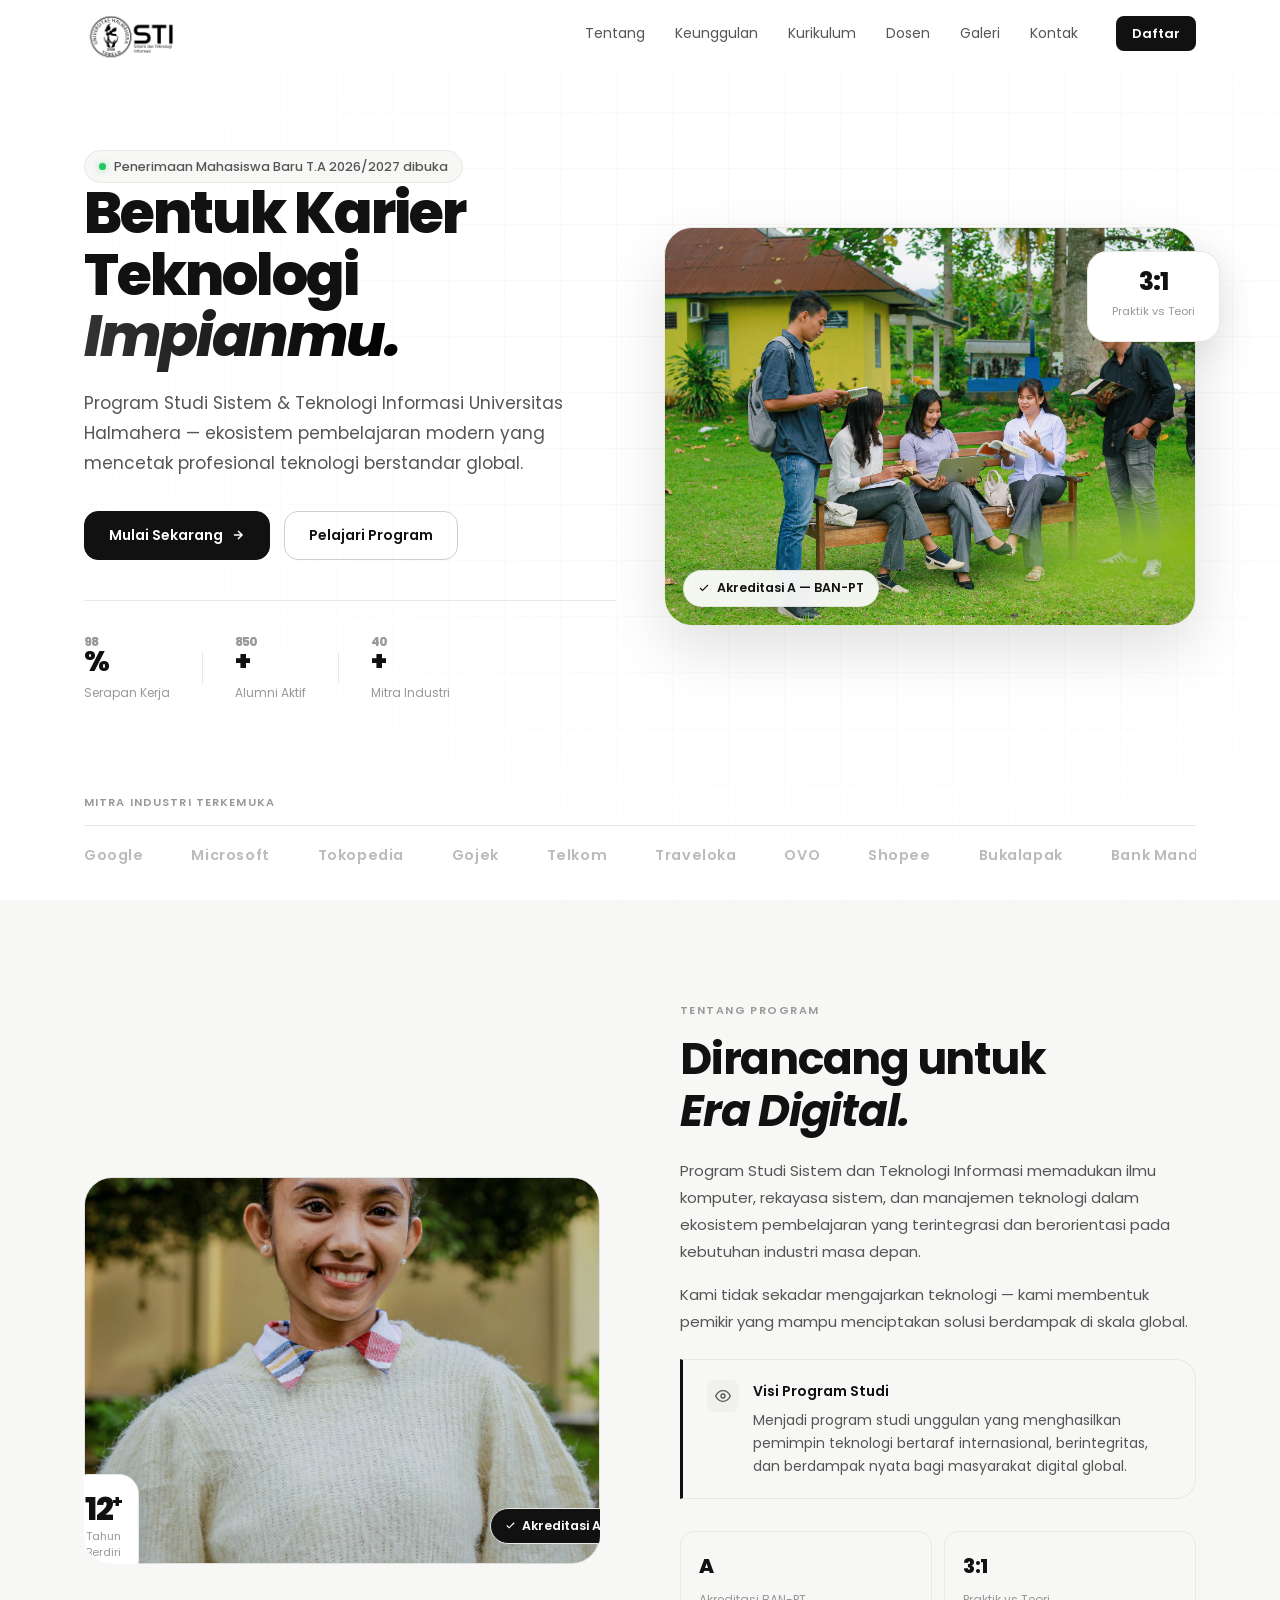
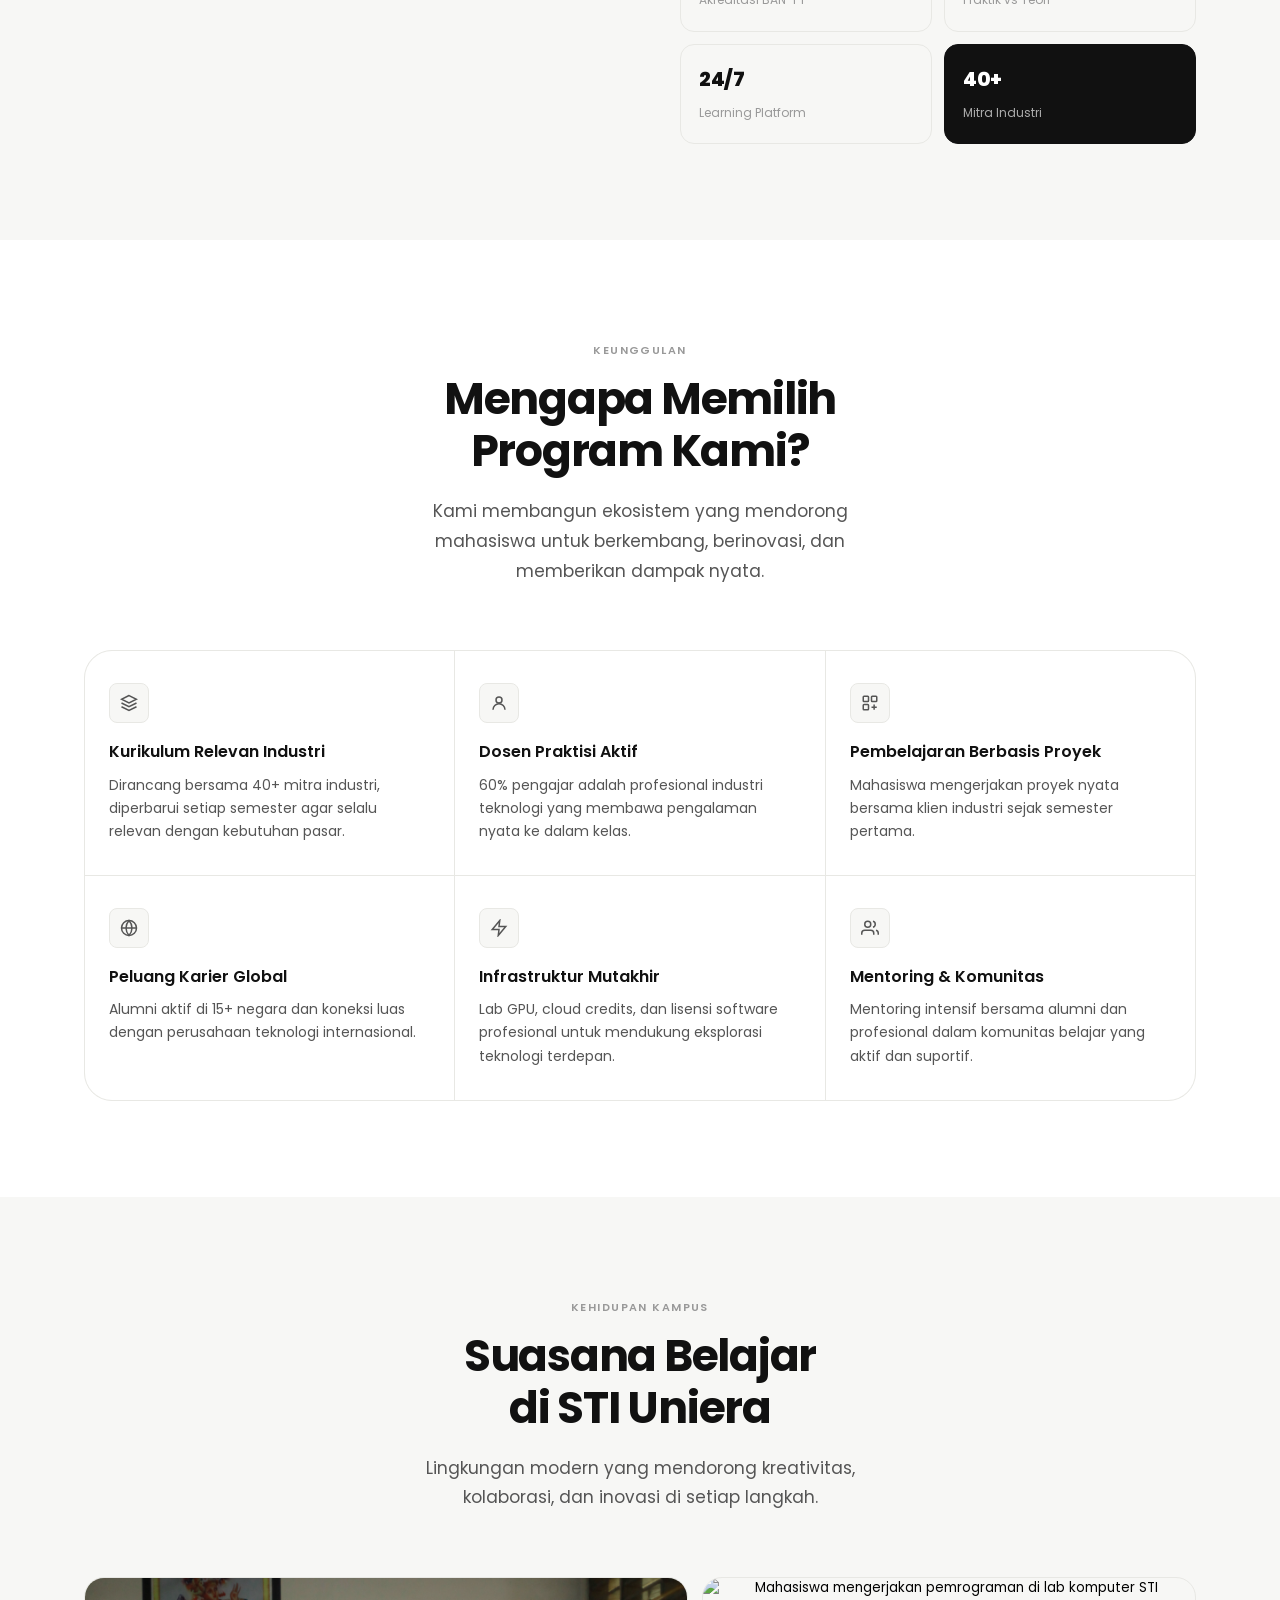
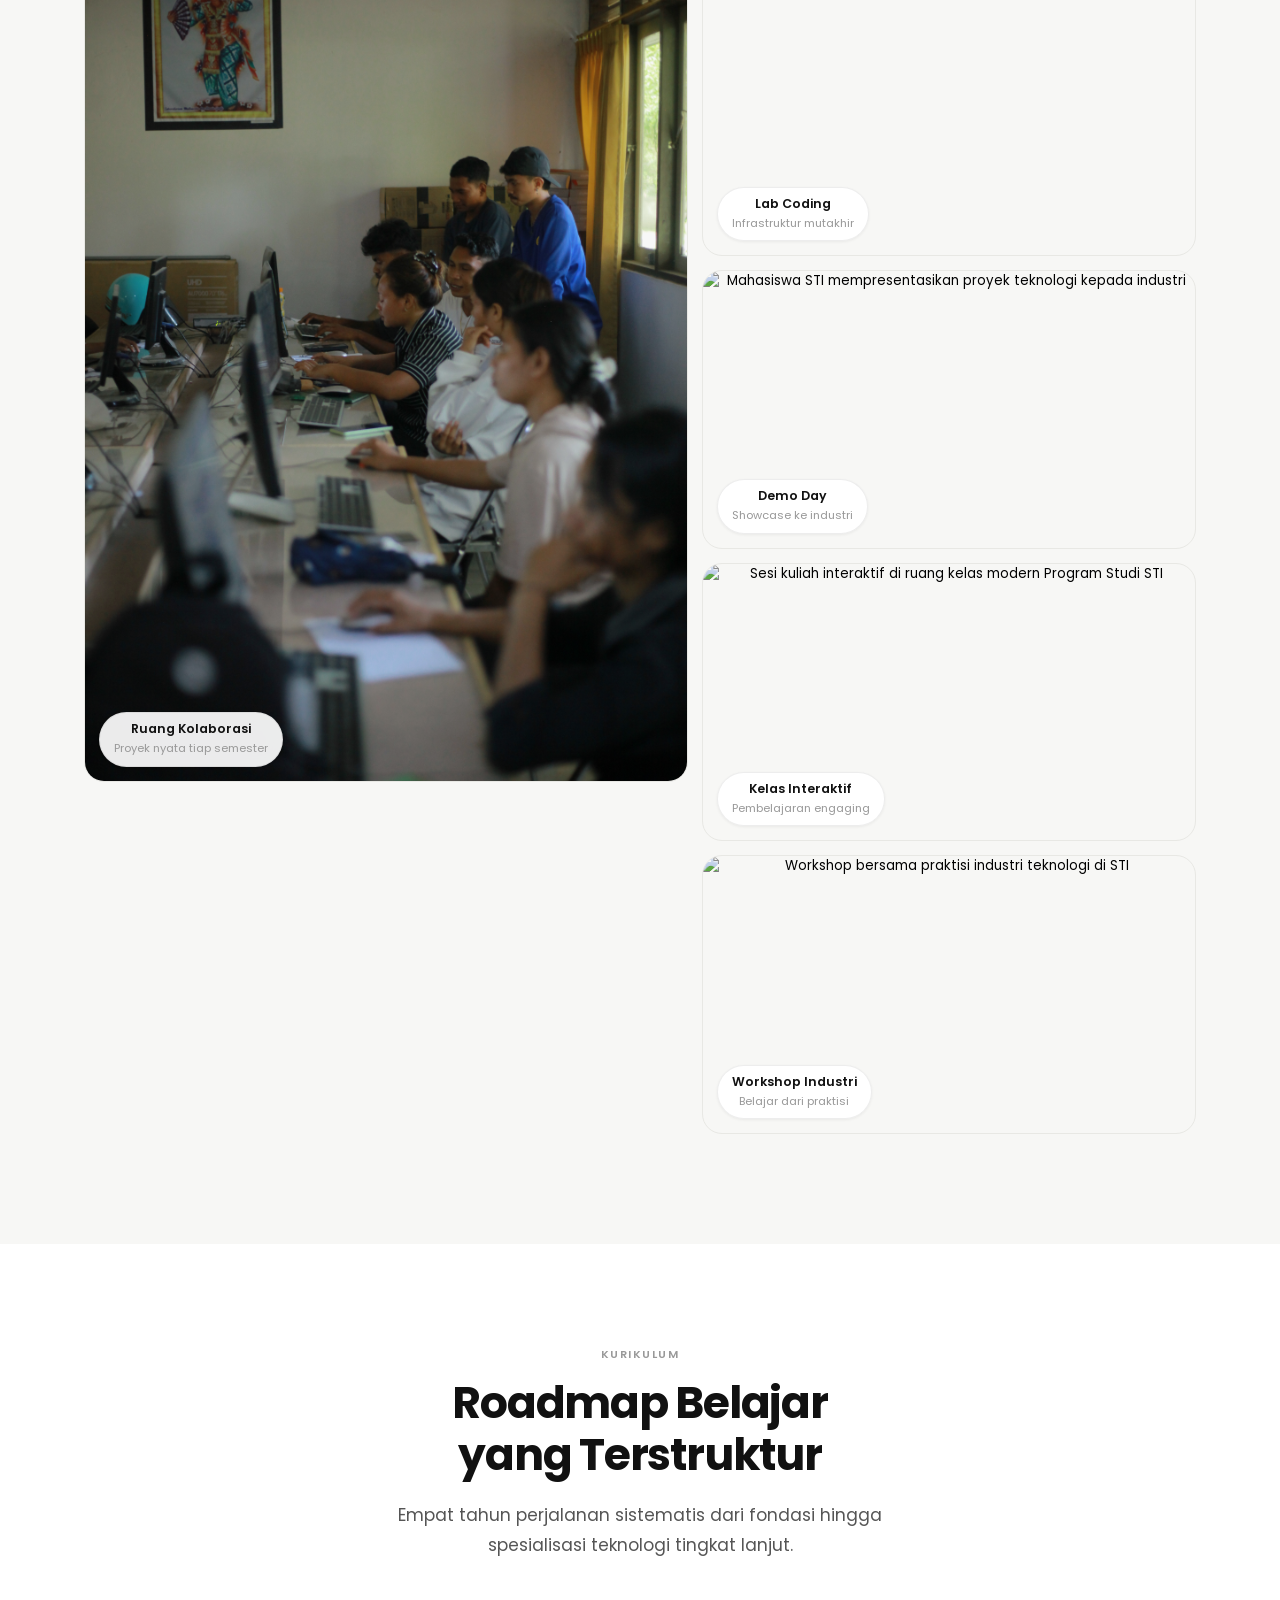
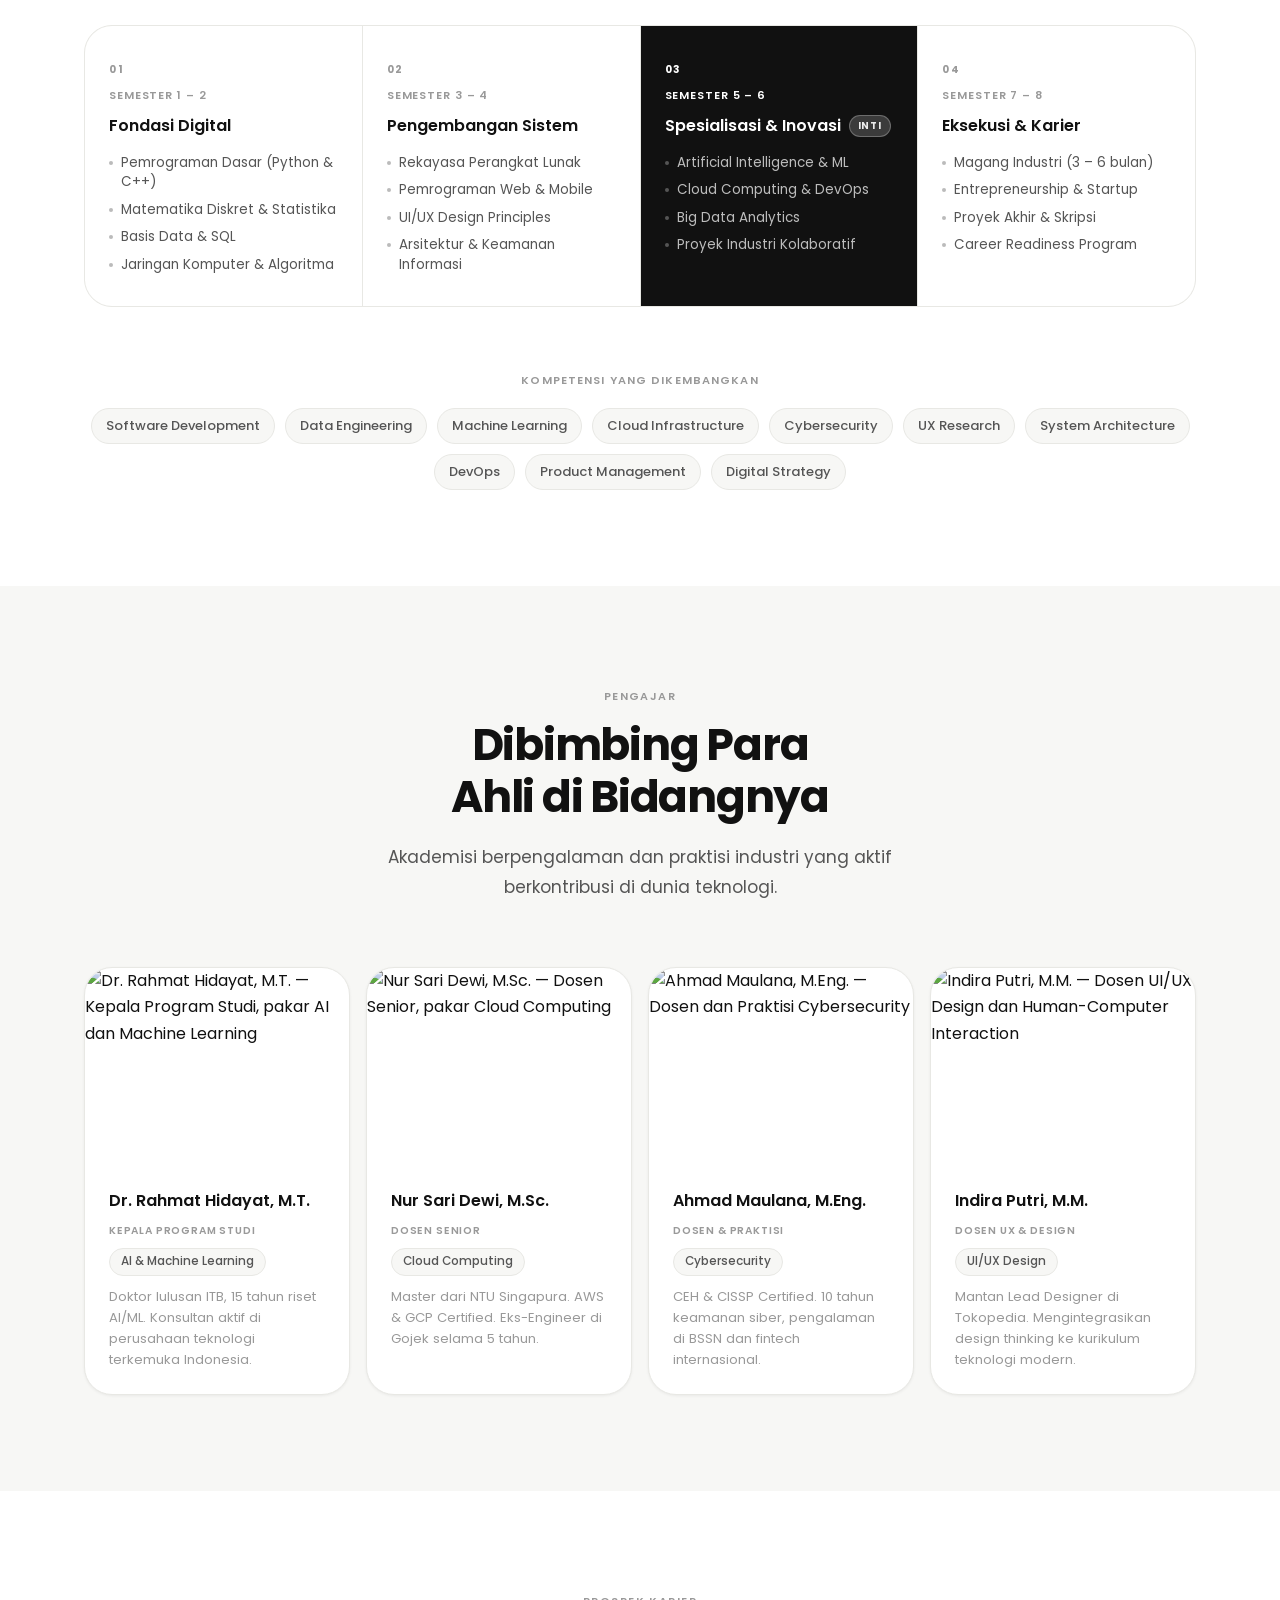
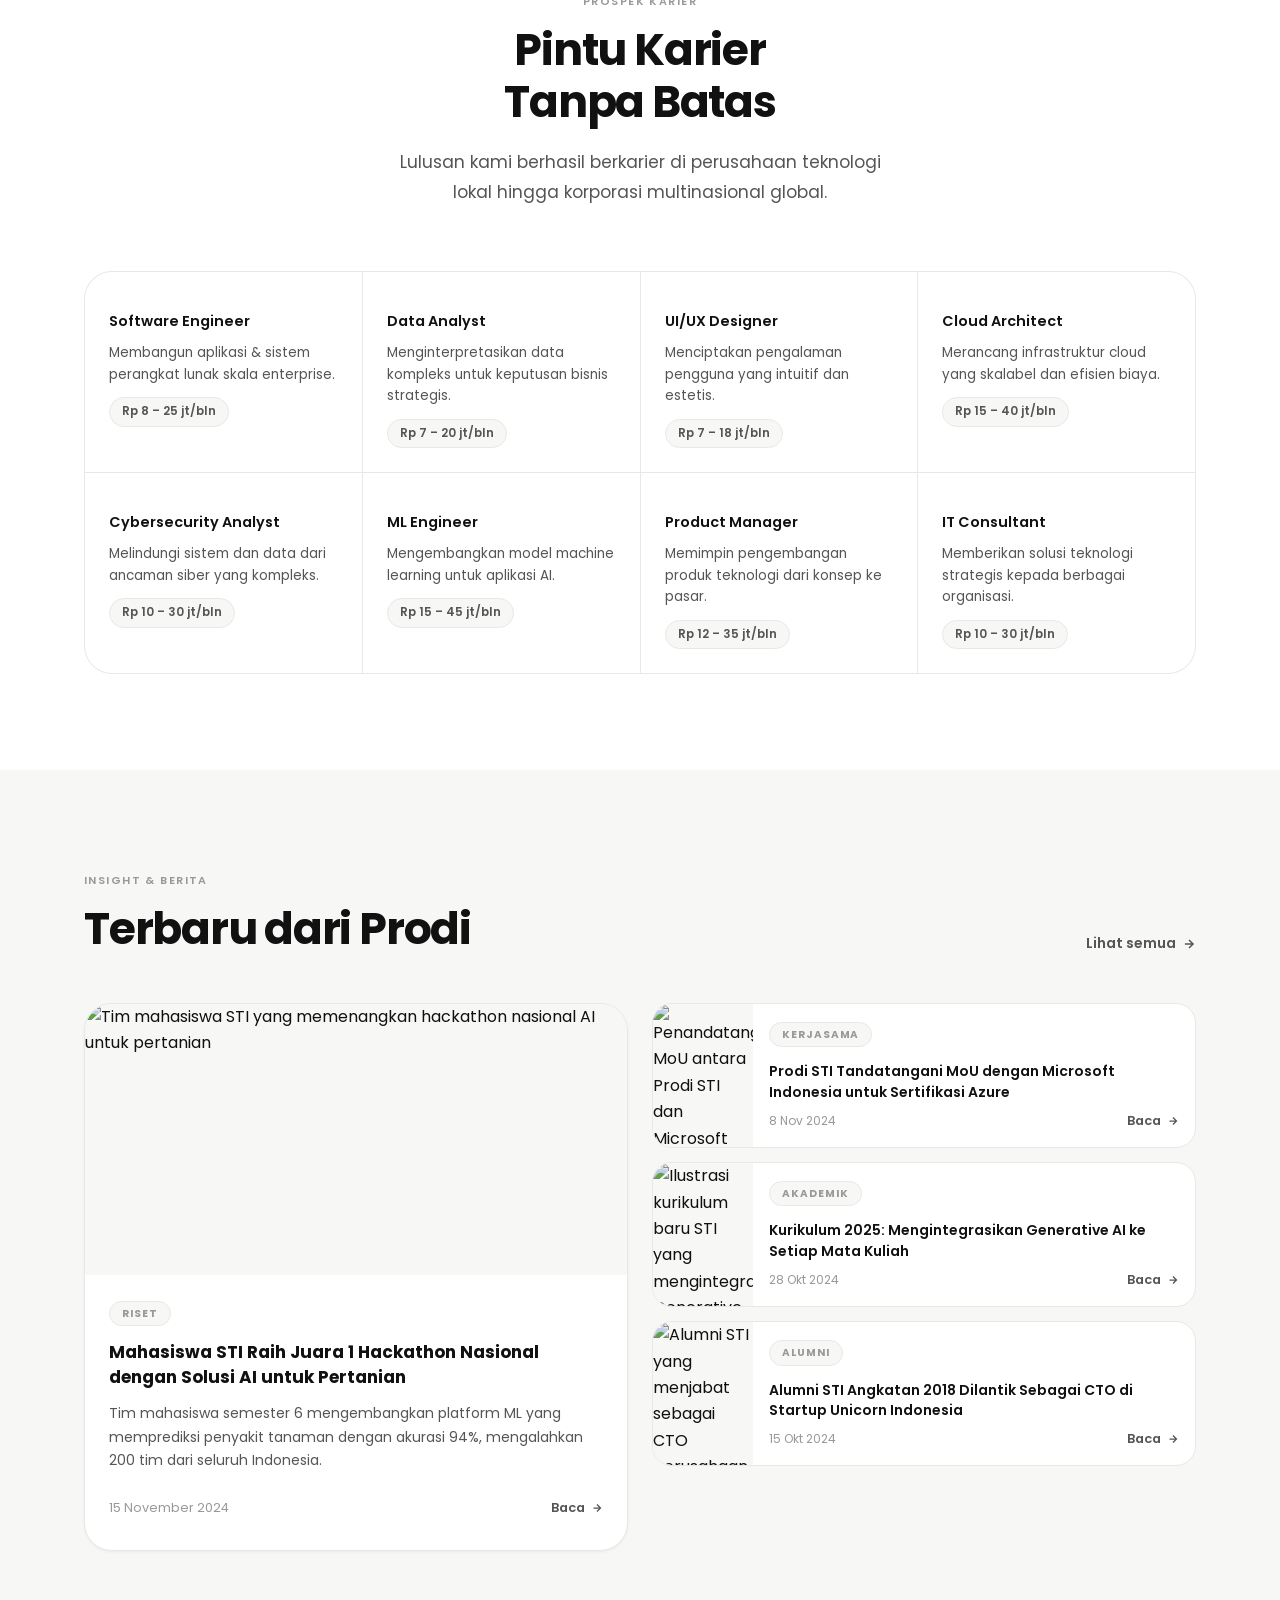
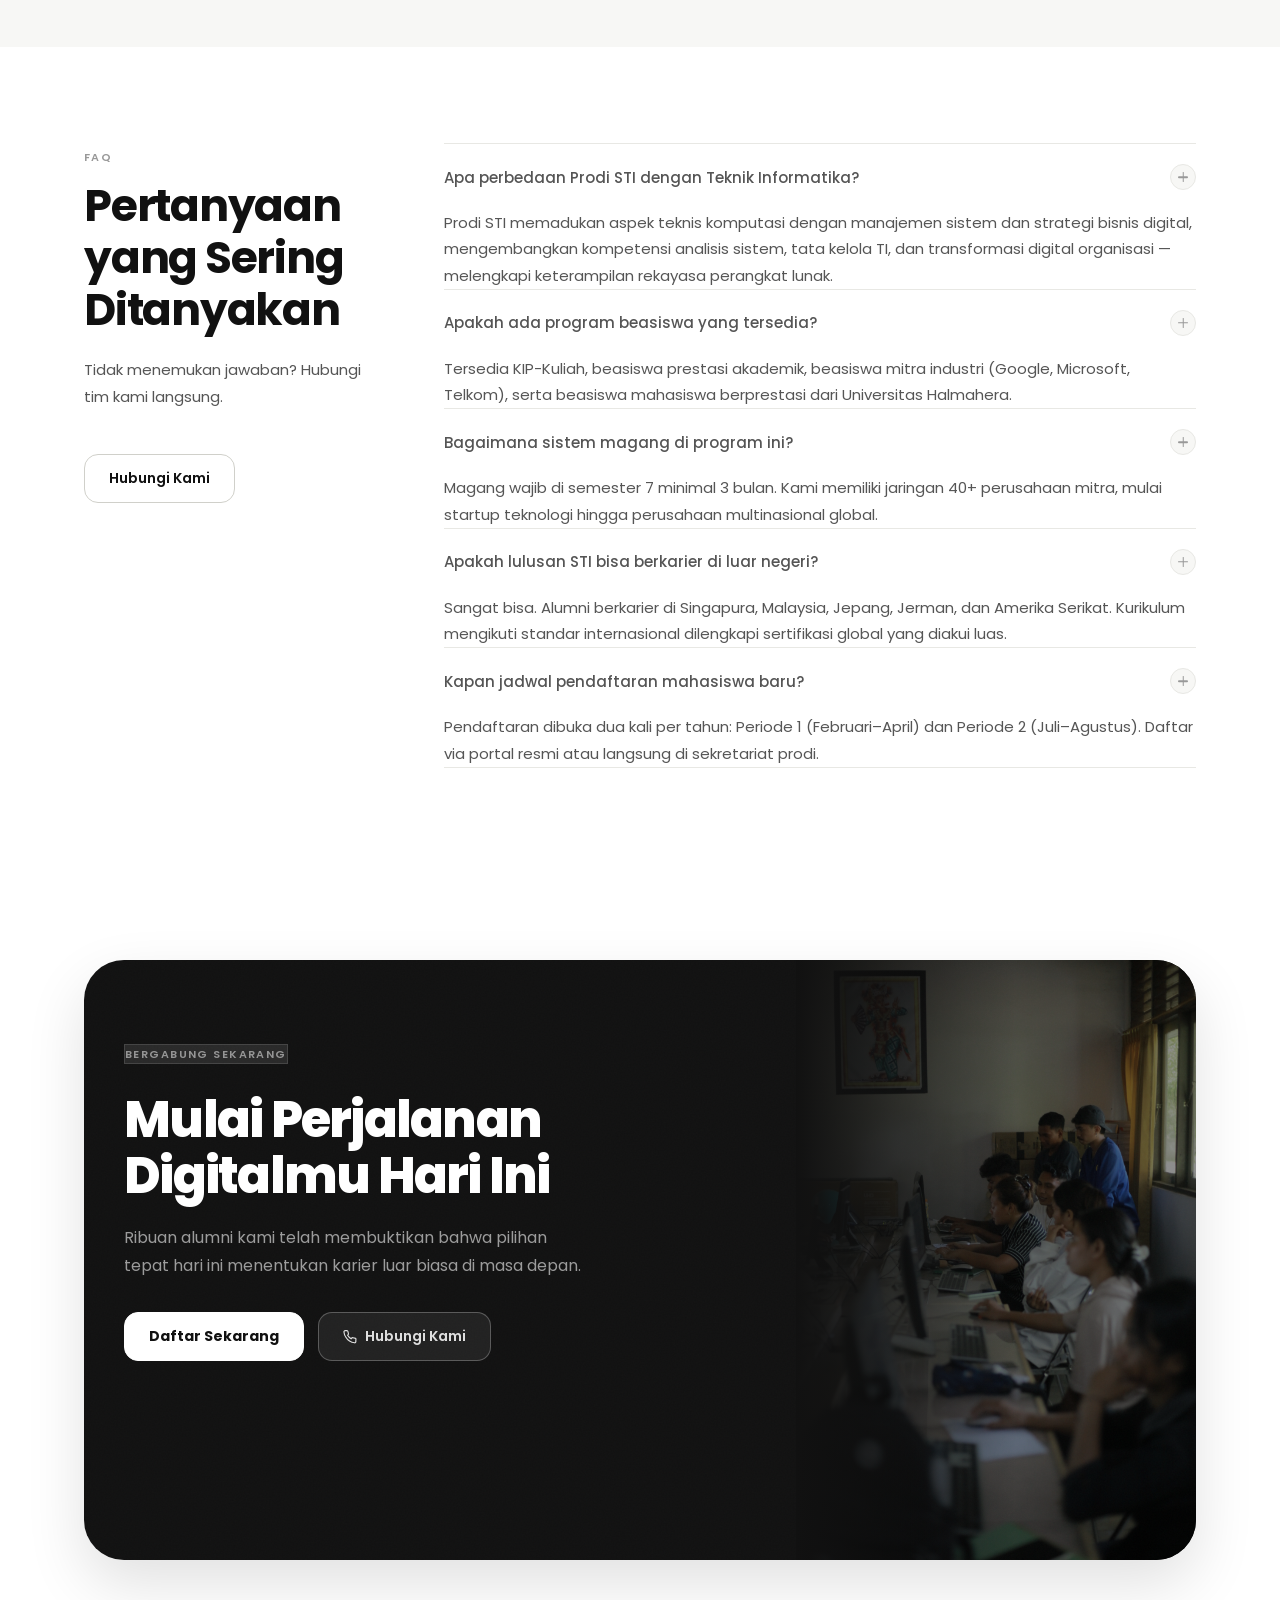
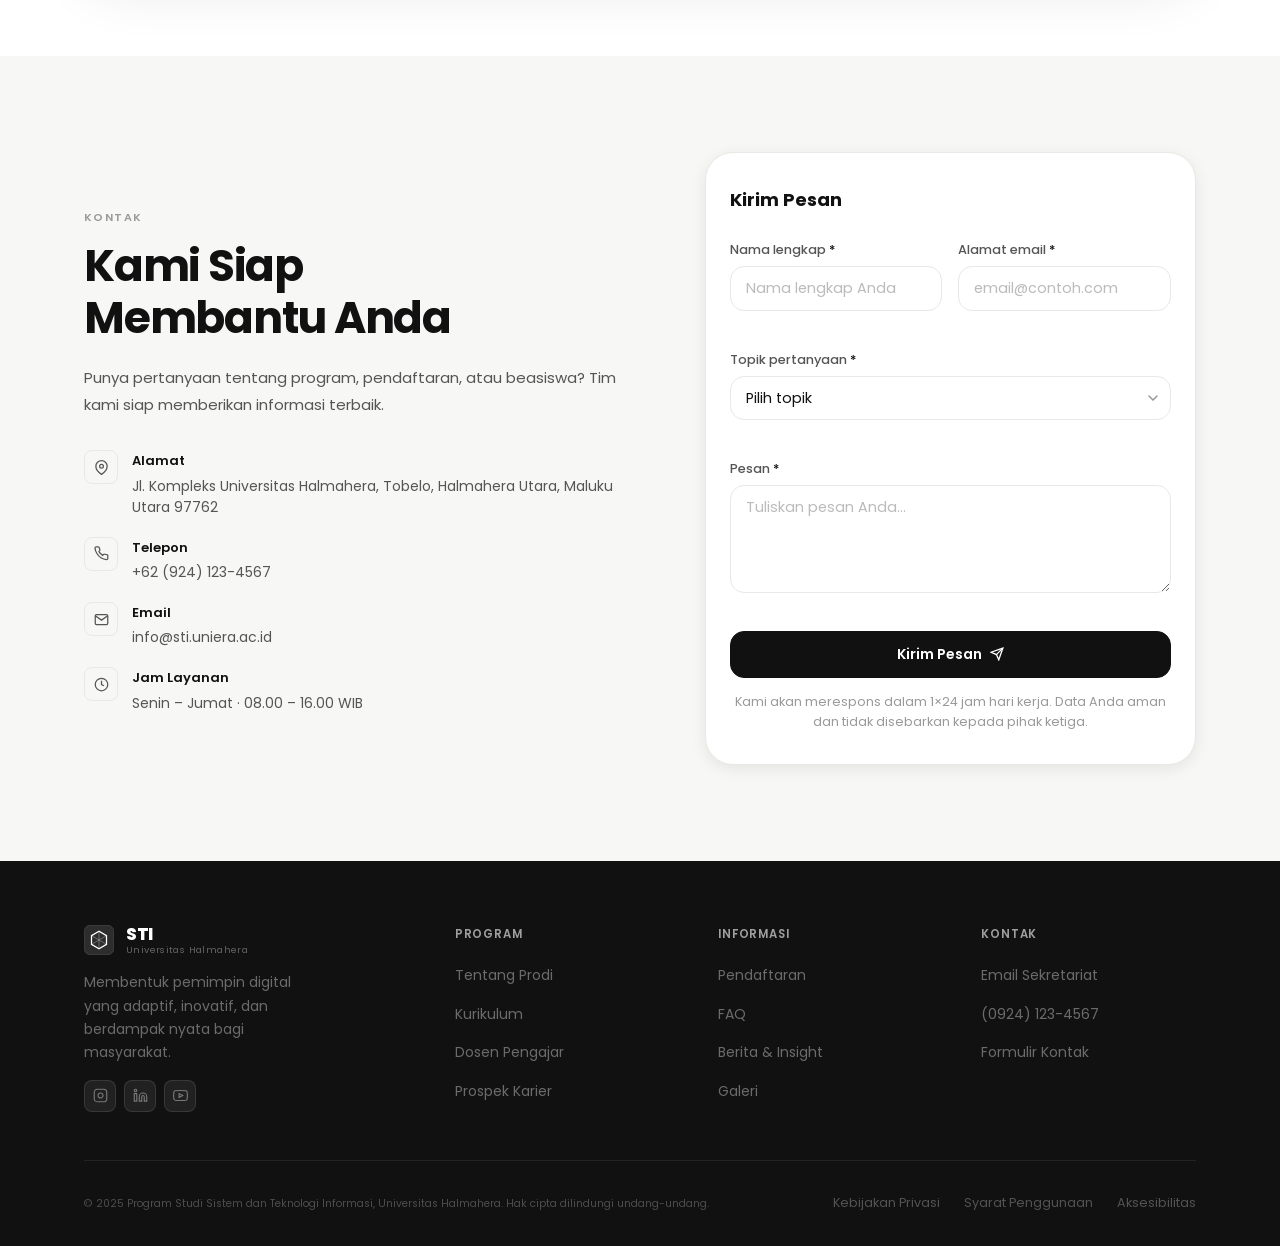
==== index.html @ c933922c "Add files via upload" ====
<!DOCTYPE html>
<html lang="id" dir="ltr">

<head>
  <!-- ═══════════════════════
       META ESSENTIALS
  ═══════════════════════ -->
  <meta charset="UTF-8" />
  <meta name="viewport" content="width=device-width, initial-scale=1.0, viewport-fit=cover" />
  <meta http-equiv="X-UA-Compatible" content="IE=edge" />
  <meta http-equiv="X-Content-Type-Options" content="nosniff" />
  <meta http-equiv="X-Frame-Options" content="SAMEORIGIN" />
  <meta http-equiv="Referrer-Policy" content="strict-origin-when-cross-origin" />
  <meta http-equiv="Permissions-Policy" content="camera=(), microphone=(), geolocation=()" />

  <!-- ═══════════════════════
       SEO PRIMARY
  ═══════════════════════ -->
  <title>Program Studi Sistem & Teknologi Informasi — Universitas Halmahera</title>
  <meta name="description"
    content="Program Studi Sistem dan Teknologi Informasi Universitas Halmahera. Kurikulum berbasis industri, dosen praktisi aktif, dan ekosistem pembelajaran modern untuk mencetak profesional teknologi kelas dunia." />
  <meta name="keywords"
    content="sistem teknologi informasi, prodi STI, kuliah IT Halmahera, kuliah IT Maluku Utara, Tobelo, software engineer, data analyst, AI machine learning, cloud computing, universitas nusantara" />
  <meta name="author" content="Program Studi Sistem dan Teknologi Informasi, Universitas Halmahera" />
  <meta name="robots" content="index, follow, max-snippet:-1, max-image-preview:large, max-video-preview:-1" />
  <meta name="theme-color" content="#ffffff" />
  <meta name="color-scheme" content="light" />
  <link rel="canonical" href="https://sti.uniera.ac.id/" />

  <!-- Geo targeting — Local SEO Maluku Utara -->
  <meta name="geo.region" content="ID-MU" />
  <meta name="geo.placename" content="Tobelo, Halmahera Utara, Maluku Utara" />
  <meta name="geo.position" content="1.7272;128.0058" />
  <meta name="ICBM" content="1.7272, 128.0058" />

  <!-- ═══════════════════════
       OPEN GRAPH
  ═══════════════════════ -->
  <meta property="og:type" content="website" />
  <meta property="og:site_name" content="Prodi STI Universitas Halmahera" />
  <meta property="og:title" content="Program Studi Sistem & Teknologi Informasi — Universitas Halmahera" />
  <meta property="og:description"
    content="Kurikulum berbasis industri, dosen praktisi aktif, dan ekosistem pembelajaran modern untuk mencetak profesional teknologi kelas dunia." />
  <meta property="og:url" content="https://sti.uniera.ac.id/" />
  <meta property="og:image" content="https://sti.uniera.ac.id/assets/og-image.jpg" />
  <meta property="og:image:width" content="1200" />
  <meta property="og:image:height" content="630" />
  <meta property="og:locale" content="id_ID" />

  <!-- ═══════════════════════
       TWITTER CARD
  ═══════════════════════ -->
  <meta name="twitter:card" content="summary_large_image" />
  <meta name="twitter:site" content="@STI_Uniera" />
  <meta name="twitter:title" content="Program Studi Sistem & Teknologi Informasi — Universitas Halmahera" />
  <meta name="twitter:description"
    content="Kurikulum berbasis industri, dosen praktisi aktif, ekosistem pembelajaran modern." />
  <meta name="twitter:image" content="https://sti.uniera.ac.id/assets/og-image.jpg" />

  <!-- ═══════════════════════
       SCHEMA — EducationalOrganization
  ═══════════════════════ -->
  <script type="application/ld+json">
  {
    "@context": "https://schema.org",
    "@type": "EducationalOrganization",
    "name": "Program Studi Sistem dan Teknologi Informasi",
    "alternateName": "Prodi STI",
    "url": "https://sti.uniera.ac.id/",
    "logo": "https://sti.uniera.ac.id/assets/logo.svg",
    "description": "Program Studi Sistem dan Teknologi Informasi menghasilkan lulusan yang adaptif, inovatif, dan siap memimpin transformasi digital global.",
    "parentOrganization": {
      "@type": "CollegeOrUniversity",
      "name": "Universitas Halmahera",
      "url": "https://uniera.ac.id/"
    },
    "address": {
      "@type": "PostalAddress",
      "streetAddress": "Jl. Kompleks Universitas Halmahera",
      "addressLocality": "Tobelo",
      "addressRegion": "Maluku Utara",
      "postalCode": "97762",
      "addressCountry": "ID"
    },
    "contactPoint": {
      "@type": "ContactPoint",
      "telephone": "+62-924-123-4567",
      "email": "info@sti.uniera.ac.id",
      "contactType": "admissions"
    },
    "sameAs": [
      "https://www.instagram.com/sti_uniera",
      "https://www.linkedin.com/school/sti-uniera"
    ]
  }
  </script>

  <!-- Schema.org: WebSite -->
  <script
    type="application/ld+json">{"@context":"https://schema.org","@type":"WebSite","name":"Prodi STI Universitas Halmahera","url":"https://sti.uniera.ac.id/","inLanguage":"id-ID","description":"Website resmi Program Studi Sistem dan Teknologi Informasi Universitas Halmahera."}</script>

  <!-- Schema.org: BreadcrumbList -->
  <script
    type="application/ld+json">{"@context":"https://schema.org","@type":"BreadcrumbList","itemListElement":[{"@type":"ListItem","position":1,"name":"Universitas Halmahera","item":"https://uniera.ac.id/"},{"@type":"ListItem","position":2,"name":"Program Studi STI","item":"https://sti.uniera.ac.id/"}]}</script>

  <!-- Schema.org: FAQPage (Google Rich Results) -->
  <script
    type="application/ld+json">{"@context":"https://schema.org","@type":"FAQPage","mainEntity":[{"@type":"Question","name":"Apa perbedaan Prodi STI dengan Teknik Informatika?","acceptedAnswer":{"@type":"Answer","text":"Prodi STI memadukan teknis komputasi dengan manajemen sistem dan strategi bisnis digital, mengembangkan kompetensi analisis sistem, tata kelola TI, dan transformasi digital."}},{"@type":"Question","name":"Apakah ada program beasiswa di Prodi STI Universitas Halmahera?","acceptedAnswer":{"@type":"Answer","text":"Tersedia KIP-Kuliah, beasiswa prestasi akademik, beasiswa mitra industri, serta beasiswa dari Universitas Halmahera."}},{"@type":"Question","name":"Kapan jadwal pendaftaran mahasiswa baru Prodi STI Universitas Halmahera?","acceptedAnswer":{"@type":"Answer","text":"Pendaftaran dibuka dua kali per tahun: Periode 1 (Februari–April) dan Periode 2 (Juli–Agustus)."}}]}</script>

  <!-- Manifest PWA -->
  <link rel="manifest" href="/manifest.webmanifest" />

  <!-- ═══════════════════════
       PERFORMANCE
  ═══════════════════════ -->
  <link rel="preconnect" href="https://fonts.googleapis.com" crossorigin />
  <link rel="preconnect" href="https://fonts.gstatic.com" crossorigin />
  <link rel="preconnect" href="https://images.unsplash.com" crossorigin />
  <link rel="dns-prefetch" href="https://fonts.googleapis.com" />
  <link
    href="https://fonts.googleapis.com/css2?family=Poppins:ital,wght@0,300;0,400;0,500;0,600;0,700;0,800;1,600&display=swap"
    rel="stylesheet" />
  <link rel="stylesheet" href="style.css" />

  <!-- Favicon set -->
  <link rel="icon" type="image/svg+xml"
    href="data:image/svg+xml,%3Csvg xmlns='http://www.w3.org/2000/svg' viewBox='0 0 48 48'%3E%3Crect width='48' height='48' rx='12' fill='%23111'/%3E%3Cpath d='M24 10L12 17v14l12 7 12-7V17L24 10z' stroke='white' stroke-width='2' fill='none' stroke-linejoin='round'/%3E%3Cpath d='M24 10v28M12 17l24 14M36 17L12 31' stroke='white' stroke-width='1.2' opacity='.45'/%3E%3C/svg%3E" />
  <link rel="icon" type="image/png" sizes="32x32" href="assets/icons/icon-32.png" />
  <link rel="icon" type="image/png" sizes="16x16" href="assets/icons/icon-16.png" />
  <link rel="apple-touch-icon" sizes="180x180" href="assets/icons/icon-180.png" />
</head>

<body>
  <!-- Skip navigation (accessibility) -->
  <a class="skip" href="#main">Langsung ke konten utama</a>

  <!-- ═══════════════════════════════════════
       NAVBAR
  ═══════════════════════════════════════ -->
  <header class="nav" id="nav" role="banner">
    <div class="nav-c">


      <!-- Brand / Logo -->
      <a class="brand" href="/" aria-label="Beranda Program Studi Sistem dan Teknologi Informasi Universitas Halmahera">

        <img src="stilogoo.png" class="brand-mark" width="90" height="90" alt="Logo STI UNIERA">



      </a>

      <!-- Desktop navigation -->
      <nav class="nav-links" id="nav-links" aria-label="Navigasi utama">
        <a href="#tentang" class="nl">Tentang</a>
        <a href="#keunggulan" class="nl">Keunggulan</a>
        <a href="#kurikulum" class="nl">Kurikulum</a>
        <a href="#dosen" class="nl">Dosen</a>
        <a href="#galeri" class="nl">Galeri</a>
        <a href="#kontak" class="nl">Kontak</a>
      </nav>

      <!-- CTA + hamburger -->
      <div class="nav-end">
        <a href="https://uniera.siakadcloud.com/spmbfront/program-studi-detail/detail/59201" class="nav-btn"
          aria-label="Halaman pendaftaran mahasiswa baru">Daftar</a>
        <button class="hbg" id="hbg" aria-label="Buka menu navigasi" aria-expanded="false" aria-controls="nav-links"
          type="button">
          <svg class="hbg-open" width="22" height="22" viewBox="0 0 22 22" fill="none" aria-hidden="true">
            <path d="M3 6h16M3 11h16M3 16h16" stroke="currentColor" stroke-width="1.6" stroke-linecap="round" />
          </svg>
          <svg class="hbg-close" width="22" height="22" viewBox="0 0 22 22" fill="none" aria-hidden="true">
            <path d="M5 5l12 12M17 5L5 17" stroke="currentColor" stroke-width="1.6" stroke-linecap="round" />
          </svg>
        </button>
      </div>
    </div>
  </header>
  <div class="nav-scrim" id="nav-scrim" aria-hidden="true"></div>

  <!-- ═══════════════════════════════════════
       MAIN CONTENT
  ═══════════════════════════════════════ -->
  <main id="main" tabindex="-1">

    <!-- ─────────────── HERO ─────────────── -->
    <section class="hero" id="beranda" aria-labelledby="hero-heading">
      <div class="hero-c">

        <!-- LEFT: copy -->
        <div class="hero-copy">
          <div class="tag f f0" aria-label="Status: Pendaftaran sedang dibuka">
            <span class="tag-dot" aria-hidden="true"></span>
            Penerimaan Mahasiswa Baru T.A 2026/2027 dibuka
          </div>

          <h1 class="hero-h1 f f1" id="hero-heading">
            Bentuk Karier<br>
            Teknologi<br>
            <em>Impianmu.</em>
          </h1>

          <p class="hero-lead f f2">
            Program Studi Sistem &amp; Teknologi Informasi Universitas Halmahera — ekosistem pembelajaran modern yang
            mencetak profesional teknologi berstandar global.
          </p>

          <div class="hero-btns f f3">
            <a href="#daftar" class="btn btn-dark">
              Mulai Sekarang
              <svg width="14" height="14" viewBox="0 0 24 24" fill="none" stroke="currentColor" stroke-width="2.5"
                aria-hidden="true">
                <path d="M5 12h14M12 5l7 7-7 7" />
              </svg>
            </a>
            <a href="#tentang" class="btn btn-ghost">Pelajari Program</a>
          </div>

          <dl class="hero-stats f f4">
            <div class="hstat">
              <dt class="sr-only">Tingkat serapan kerja alumni</dt>
              <dd><span class="ctr" data-to="98" aria-live="polite">98</span>%</dd>
              <span aria-hidden="true">Serapan Kerja</span>
            </div>
            <div class="hstat-div" aria-hidden="true"></div>
            <div class="hstat">
              <dt class="sr-only">Jumlah alumni aktif</dt>
              <dd><span class="ctr" data-to="850" aria-live="polite">850</span>+</dd>
              <span aria-hidden="true">Alumni Aktif</span>
            </div>
            <div class="hstat-div" aria-hidden="true"></div>
            <div class="hstat">
              <dt class="sr-only">Jumlah mitra industri</dt>
              <dd><span class="ctr" data-to="40" aria-live="polite">40</span>+</dd>
              <span aria-hidden="true">Mitra Industri</span>
            </div>
          </dl>
        </div>

        <!-- RIGHT: image -->
        <div class="hero-media f f2" aria-hidden="true">
          <div class="hero-frame">
            <img src="mahasiswa uniera.jpg" alt="Mahasiswa Program Studi STI berkolaborasi mengerjakan proyek teknologi"
              width="800" height="600" loading="eager" fetchpriority="high" decoding="async" />
            <div class="hero-overlay-badge">
              <svg width="12" height="12" viewBox="0 0 24 24" fill="none" stroke="currentColor" stroke-width="2.2"
                aria-hidden="true">
                <polyline points="20 6 9 17 4 12" />
              </svg>
              Akreditasi A — BAN-PT
            </div>
          </div>
          <div class="hero-float" aria-hidden="true">
            <strong>3:1</strong>
            <span>Praktik vs Teori</span>
          </div>
        </div>
      </div>

      <!-- Partners marquee -->
      <div class="mq-section f f5" aria-label="Daftar mitra industri">
        <p class="mq-label">Mitra industri terkemuka</p>
        <div class="mq-rail" role="list" aria-label="Logo mitra">
          <div class="mq-belt" aria-hidden="true">
            <span
              role="listitem">Google</span><span>Microsoft</span><span>Tokopedia</span><span>Gojek</span><span>Telkom</span><span>Traveloka</span><span>OVO</span><span>Shopee</span><span>Bukalapak</span><span>Bank
              Mandiri</span>
            <span
              aria-hidden="true">Google</span><span>Microsoft</span><span>Tokopedia</span><span>Gojek</span><span>Telkom</span><span>Traveloka</span><span>OVO</span><span>Shopee</span><span>Bukalapak</span><span>Bank
              Mandiri</span>
          </div>
        </div>
      </div>
    </section>

    <!-- ─────────────── TENTANG ─────────────── -->
    <section class="sec sec-alt" id="tentang" aria-labelledby="tentang-h">
      <div class="c">
        <div class="two-col">
          <div class="tc-media sr sr-l">
            <div class="img-block">
              <img src="fotosti2.jpg" alt="Suasana belajar kolaboratif di ruang kelas Program Studi STI" width="680"
                height="510" loading="lazy" decoding="async" />
              <div class="img-badge ib-lt">
                <strong>12<sup>+</sup></strong>
                <p>Tahun<br>Berdiri</p>
              </div>
              <div class="img-badge ib-rb dark-badge">
                <svg width="11" height="11" viewBox="0 0 24 24" fill="none" stroke="currentColor" stroke-width="2.5"
                  aria-hidden="true">
                  <polyline points="20 6 9 17 4 12" />
                </svg>
                Akreditasi A
              </div>
            </div>
          </div>

          <div class="tc-copy sr sr-r">
            <div class="eyebrow">Tentang Program</div>
            <h2 id="tentang-h">Dirancang untuk<br><em>Era Digital.</em></h2>
            <p class="body">Program Studi Sistem dan Teknologi Informasi memadukan ilmu komputer, rekayasa sistem, dan
              manajemen teknologi dalam ekosistem pembelajaran yang terintegrasi dan berorientasi pada kebutuhan
              industri masa depan.</p>
            <p class="body">Kami tidak sekadar mengajarkan teknologi — kami membentuk pemikir yang mampu menciptakan
              solusi berdampak di skala global.</p>

            <blockquote class="visi-card">
              <div class="visi-ico" aria-hidden="true">
                <svg width="16" height="16" viewBox="0 0 24 24" fill="none" stroke="currentColor" stroke-width="2">
                  <path d="M1 12s4-8 11-8 11 8 11 8-4 8-11 8-11-8-11-8z" />
                  <circle cx="12" cy="12" r="3" />
                </svg>
              </div>
              <div>
                <strong>Visi Program Studi</strong>
                <p>Menjadi program studi unggulan yang menghasilkan pemimpin teknologi bertaraf internasional,
                  berintegritas, dan berdampak nyata bagi masyarakat digital global.</p>
              </div>
            </blockquote>

            <div class="kpi-grid" role="list">
              <div class="kpi" role="listitem"><strong>A</strong><span>Akreditasi BAN-PT</span></div>
              <div class="kpi" role="listitem"><strong>3:1</strong><span>Praktik vs Teori</span></div>
              <div class="kpi" role="listitem"><strong>24/7</strong><span>Learning Platform</span></div>
              <div class="kpi kpi-dark" role="listitem"><strong>40+</strong><span>Mitra Industri</span></div>
            </div>
          </div>
        </div>
      </div>
    </section>

    <!-- ─────────────── KEUNGGULAN ─────────────── -->
    <section class="sec" id="keunggulan" aria-labelledby="keunggulan-h">
      <div class="c">
        <header class="sec-hd sr sr-u">
          <div class="eyebrow">Keunggulan</div>
          <h2 id="keunggulan-h" class="tc">Mengapa Memilih<br>Program Kami?</h2>
          <p class="sub">Kami membangun ekosistem yang mendorong mahasiswa untuk berkembang, berinovasi, dan memberikan
            dampak nyata.</p>
        </header>

        <ul class="feat-grid" role="list">
          <li class="feat-item sr sr-u" style="--d:0s">
            <div class="fi-ico" aria-hidden="true"><svg width="18" height="18" viewBox="0 0 24 24" fill="none"
                stroke="currentColor" stroke-width="2">
                <path d="M12 2L2 7l10 5 10-5-10-5z" />
                <path d="M2 17l10 5 10-5M2 12l10 5 10-5" />
              </svg></div>
            <h3>Kurikulum Relevan Industri</h3>
            <p>Dirancang bersama 40+ mitra industri, diperbarui setiap semester agar selalu relevan dengan kebutuhan
              pasar.</p>
          </li>
          <li class="feat-item sr sr-u" style="--d:.06s">
            <div class="fi-ico" aria-hidden="true"><svg width="18" height="18" viewBox="0 0 24 24" fill="none"
                stroke="currentColor" stroke-width="2">
                <circle cx="12" cy="8" r="4" />
                <path d="M20 21a8 8 0 1 0-16 0" />
              </svg></div>
            <h3>Dosen Praktisi Aktif</h3>
            <p>60% pengajar adalah profesional industri teknologi yang membawa pengalaman nyata ke dalam kelas.</p>
          </li>
          <li class="feat-item sr sr-u" style="--d:.12s">
            <div class="fi-ico" aria-hidden="true"><svg width="18" height="18" viewBox="0 0 24 24" fill="none"
                stroke="currentColor" stroke-width="2">
                <rect x="3" y="3" width="7" height="7" rx="1" />
                <rect x="14" y="3" width="7" height="7" rx="1" />
                <rect x="3" y="14" width="7" height="7" rx="1" />
                <path d="M14 17.5h7M17.5 14v7" />
              </svg></div>
            <h3>Pembelajaran Berbasis Proyek</h3>
            <p>Mahasiswa mengerjakan proyek nyata bersama klien industri sejak semester pertama.</p>
          </li>
          <li class="feat-item sr sr-u" style="--d:.18s">
            <div class="fi-ico" aria-hidden="true"><svg width="18" height="18" viewBox="0 0 24 24" fill="none"
                stroke="currentColor" stroke-width="2">
                <circle cx="12" cy="12" r="10" />
                <path
                  d="M2 12h20M12 2a15.3 15.3 0 0 1 4 10 15.3 15.3 0 0 1-4 10 15.3 15.3 0 0 1-4-10 15.3 15.3 0 0 1 4-10z" />
              </svg></div>
            <h3>Peluang Karier Global</h3>
            <p>Alumni aktif di 15+ negara dan koneksi luas dengan perusahaan teknologi internasional.</p>
          </li>
          <li class="feat-item sr sr-u" style="--d:.24s">
            <div class="fi-ico" aria-hidden="true"><svg width="18" height="18" viewBox="0 0 24 24" fill="none"
                stroke="currentColor" stroke-width="2">
                <path d="M13 2L3 14h9l-1 8 10-12h-9l1-8z" />
              </svg></div>
            <h3>Infrastruktur Mutakhir</h3>
            <p>Lab GPU, cloud credits, dan lisensi software profesional untuk mendukung eksplorasi teknologi terdepan.
            </p>
          </li>
          <li class="feat-item sr sr-u" style="--d:.30s">
            <div class="fi-ico" aria-hidden="true"><svg width="18" height="18" viewBox="0 0 24 24" fill="none"
                stroke="currentColor" stroke-width="2">
                <path d="M17 21v-2a4 4 0 0 0-4-4H5a4 4 0 0 0-4 4v2" />
                <circle cx="9" cy="7" r="4" />
                <path d="M23 21v-2a4 4 0 0 0-3-3.87M16 3.13a4 4 0 0 1 0 7.75" />
              </svg></div>
            <h3>Mentoring & Komunitas</h3>
            <p>Mentoring intensif bersama alumni dan profesional dalam komunitas belajar yang aktif dan suportif.</p>
          </li>
        </ul>
      </div>
    </section>

    <!-- ─────────────── GALERI ─────────────── -->
    <section class="sec sec-alt" id="galeri" aria-labelledby="galeri-h">
      <div class="c">
        <header class="sec-hd sr sr-u">
          <div class="eyebrow">Kehidupan Kampus</div>
          <h2 id="galeri-h" class="tc">Suasana Belajar<br>di STI Uniera</h2>
          <p class="sub">Lingkungan modern yang mendorong kreativitas, kolaborasi, dan inovasi di setiap langkah.</p>
        </header>

        <div class="gallery" role="list" aria-label="Foto kehidupan kampus STI">
          <div class="g-main sr sr-l" role="listitem">
            <button class="g-btn" aria-label="Lihat foto: Ruang Kolaborasi — perbesar gambar">
              <img src="fotosti3.JPG"
                alt="Mahasiswa STI berkolaborasi mengerjakan proyek teknologi di ruang kerja modern" width="820"
                height="540" loading="lazy" decoding="async" />
              <div class="g-cap"><strong>Ruang Kolaborasi</strong><span>Proyek nyata tiap semester</span></div>
            </button>
          </div>
          <div class="g-grid">
            <div role="listitem">
              <button class="g-btn sr sr-u" style="--d:.06s" aria-label="Lihat foto: Lab Coding">
                <img src="https://images.unsplash.com/photo-1498050108023-c5249f4df085?w=600&q=85&auto=format&fit=crop"
                  alt="Mahasiswa mengerjakan pemrograman di lab komputer STI" width="600" height="400" loading="lazy"
                  decoding="async" />
                <div class="g-cap"><strong>Lab Coding</strong><span>Infrastruktur mutakhir</span></div>
              </button>
            </div>
            <div role="listitem">
              <button class="g-btn sr sr-u" style="--d:.12s" aria-label="Lihat foto: Demo Day">
                <img src="https://images.unsplash.com/photo-1581091226825-a6a2a5aee158?w=600&q=85&auto=format&fit=crop"
                  alt="Mahasiswa STI mempresentasikan proyek teknologi kepada industri" width="600" height="400"
                  loading="lazy" decoding="async" />
                <div class="g-cap"><strong>Demo Day</strong><span>Showcase ke industri</span></div>
              </button>
            </div>
            <div role="listitem">
              <button class="g-btn sr sr-u" style="--d:.18s" aria-label="Lihat foto: Kelas Interaktif">
                <img src="https://images.unsplash.com/photo-1524178232363-1fb2b075b655?w=600&q=85&auto=format&fit=crop"
                  alt="Sesi kuliah interaktif di ruang kelas modern Program Studi STI" width="600" height="400"
                  loading="lazy" decoding="async" />
                <div class="g-cap"><strong>Kelas Interaktif</strong><span>Pembelajaran engaging</span></div>
              </button>
            </div>
            <div role="listitem">
              <button class="g-btn sr sr-u" style="--d:.24s" aria-label="Lihat foto: Workshop Industri">
                <img src="https://images.unsplash.com/photo-1551434678-e076c223a692?w=600&q=85&auto=format&fit=crop"
                  alt="Workshop bersama praktisi industri teknologi di STI" width="600" height="400" loading="lazy"
                  decoding="async" />
                <div class="g-cap"><strong>Workshop Industri</strong><span>Belajar dari praktisi</span></div>
              </button>
            </div>
          </div>
        </div>
      </div>
    </section>

    <!-- ─────────────── KURIKULUM ─────────────── -->
    <section class="sec" id="kurikulum" aria-labelledby="kurikulum-h">
      <div class="c">
        <header class="sec-hd sr sr-u">
          <div class="eyebrow">Kurikulum</div>
          <h2 id="kurikulum-h" class="tc">Roadmap Belajar<br>yang Terstruktur</h2>
          <p class="sub">Empat tahun perjalanan sistematis dari fondasi hingga spesialisasi teknologi tingkat lanjut.
          </p>
        </header>

        <ol class="kuri-steps" aria-label="Tahapan kurikulum">
          <li class="ks-item sr sr-u" style="--d:0s">
            <div class="ks-num" aria-hidden="true">01</div>
            <div class="ks-body">
              <div class="ks-period">Semester 1 – 2</div>
              <h3>Fondasi Digital</h3>
              <ul class="ks-list" aria-label="Mata kuliah fondasi digital">
                <li>Pemrograman Dasar (Python &amp; C++)</li>
                <li>Matematika Diskret &amp; Statistika</li>
                <li>Basis Data &amp; SQL</li>
                <li>Jaringan Komputer &amp; Algoritma</li>
              </ul>
            </div>
          </li>
          <li class="ks-item sr sr-u" style="--d:.1s">
            <div class="ks-num" aria-hidden="true">02</div>
            <div class="ks-body">
              <div class="ks-period">Semester 3 – 4</div>
              <h3>Pengembangan Sistem</h3>
              <ul class="ks-list" aria-label="Mata kuliah pengembangan sistem">
                <li>Rekayasa Perangkat Lunak</li>
                <li>Pemrograman Web &amp; Mobile</li>
                <li>UI/UX Design Principles</li>
                <li>Arsitektur &amp; Keamanan Informasi</li>
              </ul>
            </div>
          </li>
          <li class="ks-item ks-accent sr sr-u" style="--d:.2s">
            <div class="ks-num" aria-hidden="true">03</div>
            <div class="ks-body">
              <div class="ks-period">Semester 5 – 6</div>
              <h3>Spesialisasi &amp; Inovasi <span class="ks-badge">Inti</span></h3>
              <ul class="ks-list" aria-label="Mata kuliah spesialisasi inti">
                <li>Artificial Intelligence &amp; ML</li>
                <li>Cloud Computing &amp; DevOps</li>
                <li>Big Data Analytics</li>
                <li>Proyek Industri Kolaboratif</li>
              </ul>
            </div>
          </li>
          <li class="ks-item sr sr-u" style="--d:.3s">
            <div class="ks-num" aria-hidden="true">04</div>
            <div class="ks-body">
              <div class="ks-period">Semester 7 – 8</div>
              <h3>Eksekusi &amp; Karier</h3>
              <ul class="ks-list" aria-label="Mata kuliah eksekusi dan karier">
                <li>Magang Industri (3 – 6 bulan)</li>
                <li>Entrepreneurship &amp; Startup</li>
                <li>Proyek Akhir &amp; Skripsi</li>
                <li>Career Readiness Program</li>
              </ul>
            </div>
          </li>
        </ol>

        <div class="skill-block sr sr-u">
          <p class="skill-lbl" id="skill-lbl">Kompetensi yang Dikembangkan</p>
          <ul class="skill-list" aria-labelledby="skill-lbl">
            <li>Software Development</li>
            <li>Data Engineering</li>
            <li>Machine Learning</li>
            <li>Cloud Infrastructure</li>
            <li>Cybersecurity</li>
            <li>UX Research</li>
            <li>System Architecture</li>
            <li>DevOps</li>
            <li>Product Management</li>
            <li>Digital Strategy</li>
          </ul>
        </div>
      </div>
    </section>

    <!-- ─────────────── DOSEN ─────────────── -->
    <section class="sec sec-alt" id="dosen" aria-labelledby="dosen-h">
      <div class="c">
        <header class="sec-hd sr sr-u">
          <div class="eyebrow">Pengajar</div>
          <h2 id="dosen-h" class="tc">Dibimbing Para<br>Ahli di Bidangnya</h2>
          <p class="sub">Akademisi berpengalaman dan praktisi industri yang aktif berkontribusi di dunia teknologi.</p>
        </header>

        <ul class="dosen-row" role="list" aria-label="Daftar dosen pengajar">
          <li class="dosen-card sr sr-u" style="--d:0s">
            <div class="dc-img">
              <img src="https://images.unsplash.com/photo-1560250097-0b93528c311a?w=400&q=85&auto=format&fit=crop&face"
                alt="Dr. Rahmat Hidayat, M.T. — Kepala Program Studi, pakar AI dan Machine Learning" width="400"
                height="400" loading="lazy" decoding="async" />
            </div>
            <div class="dc-body">
              <h3>Dr. Rahmat Hidayat, M.T.</h3>
              <span class="dc-role">Kepala Program Studi</span>
              <span class="dc-tag">AI &amp; Machine Learning</span>
              <p>Doktor lulusan ITB, 15 tahun riset AI/ML. Konsultan aktif di perusahaan teknologi terkemuka Indonesia.
              </p>
            </div>
          </li>
          <li class="dosen-card sr sr-u" style="--d:.08s">
            <div class="dc-img">
              <img
                src="https://images.unsplash.com/photo-1573496359142-b8d87734a5a2?w=400&q=85&auto=format&fit=crop&face"
                alt="Nur Sari Dewi, M.Sc. — Dosen Senior, pakar Cloud Computing" width="400" height="400" loading="lazy"
                decoding="async" />
            </div>
            <div class="dc-body">
              <h3>Nur Sari Dewi, M.Sc.</h3>
              <span class="dc-role">Dosen Senior</span>
              <span class="dc-tag">Cloud Computing</span>
              <p>Master dari NTU Singapura. AWS &amp; GCP Certified. Eks-Engineer di Gojek selama 5 tahun.</p>
            </div>
          </li>
          <li class="dosen-card sr sr-u" style="--d:.16s">
            <div class="dc-img">
              <img
                src="https://images.unsplash.com/photo-1507003211169-0a1dd7228f2d?w=400&q=85&auto=format&fit=crop&face"
                alt="Ahmad Maulana, M.Eng. — Dosen dan Praktisi Cybersecurity" width="400" height="400" loading="lazy"
                decoding="async" />
            </div>
            <div class="dc-body">
              <h3>Ahmad Maulana, M.Eng.</h3>
              <span class="dc-role">Dosen &amp; Praktisi</span>
              <span class="dc-tag">Cybersecurity</span>
              <p>CEH &amp; CISSP Certified. 10 tahun keamanan siber, pengalaman di BSSN dan fintech internasional.</p>
            </div>
          </li>
          <li class="dosen-card sr sr-u" style="--d:.24s">
            <div class="dc-img">
              <img
                src="https://images.unsplash.com/photo-1580489944761-15a19d654956?w=400&q=85&auto=format&fit=crop&face"
                alt="Indira Putri, M.M. — Dosen UI/UX Design dan Human-Computer Interaction" width="400" height="400"
                loading="lazy" decoding="async" />
            </div>
            <div class="dc-body">
              <h3>Indira Putri, M.M.</h3>
              <span class="dc-role">Dosen UX &amp; Design</span>
              <span class="dc-tag">UI/UX Design</span>
              <p>Mantan Lead Designer di Tokopedia. Mengintegrasikan design thinking ke kurikulum teknologi modern.</p>
            </div>
          </li>
        </ul>
      </div>
    </section>

    <!-- ─────────────── KARIER ─────────────── -->
    <section class="sec" id="karier" aria-labelledby="karier-h">
      <div class="c">
        <header class="sec-hd sr sr-u">
          <div class="eyebrow">Prospek Karier</div>
          <h2 id="karier-h" class="tc">Pintu Karier<br>Tanpa Batas</h2>
          <p class="sub">Lulusan kami berhasil berkarier di perusahaan teknologi lokal hingga korporasi multinasional
            global.</p>
        </header>

        <ul class="karier-grid" role="list" aria-label="Pilihan karier lulusan STI">
          <li class="kc-item sr sr-u" style="--d:0s"><span class="kc-e" aria-hidden="true"></span>
            <h3>Software Engineer</h3>
            <p>Membangun aplikasi &amp; sistem perangkat lunak skala enterprise.</p><span class="kc-sal">Rp 8 – 25
              jt/bln</span>
          </li>
          <li class="kc-item sr sr-u" style="--d:.06s"><span class="kc-e" aria-hidden="true"></span>
            <h3>Data Analyst</h3>
            <p>Menginterpretasikan data kompleks untuk keputusan bisnis strategis.</p><span class="kc-sal">Rp 7 – 20
              jt/bln</span>
          </li>
          <li class="kc-item sr sr-u" style="--d:.12s"><span class="kc-e" aria-hidden="true"></span>
            <h3>UI/UX Designer</h3>
            <p>Menciptakan pengalaman pengguna yang intuitif dan estetis.</p><span class="kc-sal">Rp 7 – 18
              jt/bln</span>
          </li>
          <li class="kc-item sr sr-u" style="--d:.18s"><span class="kc-e" aria-hidden="true"></span>
            <h3>Cloud Architect</h3>
            <p>Merancang infrastruktur cloud yang skalabel dan efisien biaya.</p><span class="kc-sal">Rp 15 – 40
              jt/bln</span>
          </li>
          <li class="kc-item sr sr-u" style="--d:.24s"><span class="kc-e" aria-hidden="true"></span>
            <h3>Cybersecurity Analyst</h3>
            <p>Melindungi sistem dan data dari ancaman siber yang kompleks.</p><span class="kc-sal">Rp 10 – 30
              jt/bln</span>
          </li>
          <li class="kc-item sr sr-u" style="--d:.30s"><span class="kc-e" aria-hidden="true"></span>
            <h3>ML Engineer</h3>
            <p>Mengembangkan model machine learning untuk aplikasi AI.</p><span class="kc-sal">Rp 15 – 45 jt/bln</span>
          </li>
          <li class="kc-item sr sr-u" style="--d:.36s"><span class="kc-e" aria-hidden="true"></span>
            <h3>Product Manager</h3>
            <p>Memimpin pengembangan produk teknologi dari konsep ke pasar.</p><span class="kc-sal">Rp 12 – 35
              jt/bln</span>
          </li>
          <li class="kc-item sr sr-u" style="--d:.42s"><span class="kc-e" aria-hidden="true"></span>
            <h3>IT Consultant</h3>
            <p>Memberikan solusi teknologi strategis kepada berbagai organisasi.</p><span class="kc-sal">Rp 10 – 30
              jt/bln</span>
          </li>
        </ul>
      </div>
    </section>

    <!-- ─────────────── BERITA ─────────────── -->
    <section class="sec sec-alt" id="berita" aria-labelledby="berita-h">
      <div class="c">
        <div class="news-hd sr sr-u">
          <div>
            <div class="eyebrow">Insight &amp; Berita</div>
            <h2 id="berita-h">Terbaru dari Prodi</h2>
          </div>
          <a href="#" class="txt-lnk" aria-label="Lihat semua artikel berita dan insight STI">
            Lihat semua
            <svg width="14" height="14" viewBox="0 0 24 24" fill="none" stroke="currentColor" stroke-width="2.5"
              aria-hidden="true">
              <path d="M5 12h14M12 5l7 7-7 7" />
            </svg>
          </a>
        </div>

        <div class="news-grid" role="list" aria-label="Daftar berita terbaru">
          <article class="news-big sr sr-l" role="listitem">
            <div class="nb-img">
              <img src="https://images.unsplash.com/photo-1485827404703-89b55fcc595e?w=780&q=85&auto=format&fit=crop"
                alt="Tim mahasiswa STI yang memenangkan hackathon nasional AI untuk pertanian" width="780" height="420"
                loading="lazy" decoding="async" />
            </div>
            <div class="nb-body">
              <span class="ntag">Riset</span>
              <h3>Mahasiswa STI Raih Juara 1 Hackathon Nasional dengan Solusi AI untuk Pertanian</h3>
              <p>Tim mahasiswa semester 6 mengembangkan platform ML yang memprediksi penyakit tanaman dengan akurasi
                94%, mengalahkan 200 tim dari seluruh Indonesia.</p>
              <div class="nb-foot">
                <time datetime="2024-11-15">15 November 2024</time>
                <a href="#" class="txt-lnk sm"
                  aria-label="Baca selengkapnya: Mahasiswa STI Raih Juara 1 Hackathon Nasional">Baca <svg width="12"
                    height="12" viewBox="0 0 24 24" fill="none" stroke="currentColor" stroke-width="2.5"
                    aria-hidden="true">
                    <path d="M5 12h14M12 5l7 7-7 7" />
                  </svg></a>
              </div>
            </div>
          </article>

          <div class="news-stack" role="list">
            <article class="news-sm sr sr-r" style="--d:0s" role="listitem">
              <div class="ns-img"><img
                  src="https://images.unsplash.com/photo-1553877522-43269d4ea984?w=360&q=85&auto=format&fit=crop"
                  alt="Penandatanganan MoU antara Prodi STI dan Microsoft Indonesia" width="360" height="240"
                  loading="lazy" decoding="async" /></div>
              <div class="ns-body"><span class="ntag">Kerjasama</span>
                <h4>Prodi STI Tandatangani MoU dengan Microsoft Indonesia untuk Sertifikasi Azure</h4>
                <div class="ns-foot"><time datetime="2024-11-08">8 Nov 2024</time><a href="#" class="txt-lnk sm"
                    aria-label="Baca: MoU STI dan Microsoft">Baca <svg width="12" height="12" viewBox="0 0 24 24"
                      fill="none" stroke="currentColor" stroke-width="2.5" aria-hidden="true">
                      <path d="M5 12h14M12 5l7 7-7 7" />
                    </svg></a></div>
              </div>
            </article>
            <article class="news-sm sr sr-r" style="--d:.08s" role="listitem">
              <div class="ns-img"><img
                  src="https://images.unsplash.com/photo-1517430816045-df4b7de11d1d?w=360&q=85&auto=format&fit=crop"
                  alt="Ilustrasi kurikulum baru STI yang mengintegrasikan Generative AI" width="360" height="240"
                  loading="lazy" decoding="async" /></div>
              <div class="ns-body"><span class="ntag">Akademik</span>
                <h4>Kurikulum 2025: Mengintegrasikan Generative AI ke Setiap Mata Kuliah</h4>
                <div class="ns-foot"><time datetime="2024-10-28">28 Okt 2024</time><a href="#" class="txt-lnk sm"
                    aria-label="Baca: Kurikulum 2025 STI">Baca <svg width="12" height="12" viewBox="0 0 24 24"
                      fill="none" stroke="currentColor" stroke-width="2.5" aria-hidden="true">
                      <path d="M5 12h14M12 5l7 7-7 7" />
                    </svg></a></div>
              </div>
            </article>
            <article class="news-sm sr sr-r" style="--d:.16s" role="listitem">
              <div class="ns-img"><img
                  src="https://images.unsplash.com/photo-1560472354-b33ff0c44a43?w=360&q=85&auto=format&fit=crop"
                  alt="Alumni STI yang menjabat sebagai CTO perusahaan startup unicorn" width="360" height="240"
                  loading="lazy" decoding="async" /></div>
              <div class="ns-body"><span class="ntag">Alumni</span>
                <h4>Alumni STI Angkatan 2018 Dilantik Sebagai CTO di Startup Unicorn Indonesia</h4>
                <div class="ns-foot"><time datetime="2024-10-15">15 Okt 2024</time><a href="#" class="txt-lnk sm"
                    aria-label="Baca: Alumni STI jadi CTO startup unicorn">Baca <svg width="12" height="12"
                      viewBox="0 0 24 24" fill="none" stroke="currentColor" stroke-width="2.5" aria-hidden="true">
                      <path d="M5 12h14M12 5l7 7-7 7" />
                    </svg></a></div>
              </div>
            </article>
          </div>
        </div>
      </div>
    </section>

    <!-- ─────────────── FAQ ─────────────── -->
    <section class="sec" id="faq" aria-labelledby="faq-h">
      <div class="c">
        <div class="faq-layout">
          <div class="faq-lft sr sr-l">
            <div class="eyebrow">FAQ</div>
            <h2 id="faq-h">Pertanyaan<br>yang Sering<br>Ditanyakan</h2>
            <p class="body">Tidak menemukan jawaban? Hubungi tim kami langsung.</p>
            <a href="#kontak" class="btn btn-ghost" style="margin-top:1.75rem">Hubungi Kami</a>
          </div>

          <div class="faq-list sr sr-r" id="faq-list" role="list">
            <div class="faq-item" role="listitem">
              <h3>
                <button class="faq-q" aria-expanded="false" aria-controls="faq-a1" id="faq-q1">
                  Apa perbedaan Prodi STI dengan Teknik Informatika?
                  <span class="faq-ic" aria-hidden="true"></span>
                </button>
              </h3>
              <div class="faq-ans" id="faq-a1" role="region" aria-labelledby="faq-q1" hidden>
                <p>Prodi STI memadukan aspek teknis komputasi dengan manajemen sistem dan strategi bisnis digital,
                  mengembangkan kompetensi analisis sistem, tata kelola TI, dan transformasi digital organisasi —
                  melengkapi keterampilan rekayasa perangkat lunak.</p>
              </div>
            </div>
            <div class="faq-item" role="listitem">
              <h3>
                <button class="faq-q" aria-expanded="false" aria-controls="faq-a2" id="faq-q2">
                  Apakah ada program beasiswa yang tersedia?
                  <span class="faq-ic" aria-hidden="true"></span>
                </button>
              </h3>
              <div class="faq-ans" id="faq-a2" role="region" aria-labelledby="faq-q2" hidden>
                <p>Tersedia KIP-Kuliah, beasiswa prestasi akademik, beasiswa mitra industri (Google, Microsoft, Telkom),
                  serta beasiswa mahasiswa berprestasi dari Universitas Halmahera.</p>
              </div>
            </div>
            <div class="faq-item" role="listitem">
              <h3>
                <button class="faq-q" aria-expanded="false" aria-controls="faq-a3" id="faq-q3">
                  Bagaimana sistem magang di program ini?
                  <span class="faq-ic" aria-hidden="true"></span>
                </button>
              </h3>
              <div class="faq-ans" id="faq-a3" role="region" aria-labelledby="faq-q3" hidden>
                <p>Magang wajib di semester 7 minimal 3 bulan. Kami memiliki jaringan 40+ perusahaan mitra, mulai
                  startup teknologi hingga perusahaan multinasional global.</p>
              </div>
            </div>
            <div class="faq-item" role="listitem">
              <h3>
                <button class="faq-q" aria-expanded="false" aria-controls="faq-a4" id="faq-q4">
                  Apakah lulusan STI bisa berkarier di luar negeri?
                  <span class="faq-ic" aria-hidden="true"></span>
                </button>
              </h3>
              <div class="faq-ans" id="faq-a4" role="region" aria-labelledby="faq-q4" hidden>
                <p>Sangat bisa. Alumni berkarier di Singapura, Malaysia, Jepang, Jerman, dan Amerika Serikat. Kurikulum
                  mengikuti standar internasional dilengkapi sertifikasi global yang diakui luas.</p>
              </div>
            </div>
            <div class="faq-item" role="listitem">
              <h3>
                <button class="faq-q" aria-expanded="false" aria-controls="faq-a5" id="faq-q5">
                  Kapan jadwal pendaftaran mahasiswa baru?
                  <span class="faq-ic" aria-hidden="true"></span>
                </button>
              </h3>
              <div class="faq-ans" id="faq-a5" role="region" aria-labelledby="faq-q5" hidden>
                <p>Pendaftaran dibuka dua kali per tahun: Periode 1 (Februari–April) dan Periode 2 (Juli–Agustus).
                  Daftar via portal resmi atau langsung di sekretariat prodi.</p>
              </div>
            </div>
          </div>
        </div>
      </div>
    </section>

    <!-- ─────────────── CTA ─────────────── -->
    <section class="sec" id="daftar" aria-labelledby="cta-h">
      <div class="c">
        <div class="cta-block sr sr-u">
          <div class="cta-copy">
            <div class="eyebrow"
              style="color:rgba(255,255,255,.5);background:rgba(255,255,255,.1);border:1px solid rgba(255,255,255,.12)">
              Bergabung Sekarang</div>
            <h2 id="cta-h" class="cta-h2">Mulai Perjalanan<br>Digitalmu Hari Ini</h2>
            <p class="cta-p">Ribuan alumni kami telah membuktikan bahwa pilihan tepat hari ini menentukan karier luar
              biasa di masa depan.</p>
            <div class="cta-btns">
              <a href="https://uniera.siakadcloud.com/spmbfront/program-studi-detail/detail/59201"
                class="btn btn-white">Daftar Sekarang</a>
              <a href="tel:+629241234567" class="btn btn-outline-w">
                <svg width="14" height="14" viewBox="0 0 24 24" fill="none" stroke="currentColor" stroke-width="2"
                  aria-hidden="true">
                  <path
                    d="M22 16.92v3a2 2 0 0 1-2.18 2 19.79 19.79 0 0 1-8.63-3.07A19.5 19.5 0 0 1 4.69 12 19.79 19.79 0 0 1 1.62 3.33A2 2 0 0 1 3.6 1.21h3a2 2 0 0 1 2 1.72 12.84 12.84 0 0 0 .7 2.81 2 2 0 0 1-.45 2.11L7.91 8.96a16 16 0 0 0 6 6l1.27-1.27a2 2 0 0 1 2.11-.45 12.84 12.84 0 0 0 2.81.7A2 2 0 0 1 22 16.92z" />
                </svg>
                Hubungi Kami
              </a>
            </div>
          </div>
          <div class="cta-img" aria-hidden="true">
            <img src="fotosti3.JPG" alt="" width="600" height="500" loading="lazy" decoding="async" />
          </div>
        </div>
      </div>
    </section>

    <!-- ─────────────── KONTAK ─────────────── -->
    <section class="sec sec-alt" id="kontak" aria-labelledby="kontak-h">
      <div class="c">
        <div class="two-col">
          <div class="sr sr-l">
            <div class="eyebrow">Kontak</div>
            <h2 id="kontak-h">Kami Siap<br>Membantu Anda</h2>
            <p class="body">Punya pertanyaan tentang program, pendaftaran, atau beasiswa? Tim kami siap memberikan
              informasi terbaik.</p>

            <address class="ci-list">
              <div class="ci-row"><span class="ci-ico" aria-hidden="true"><svg width="15" height="15"
                    viewBox="0 0 24 24" fill="none" stroke="currentColor" stroke-width="2">
                    <path d="M21 10c0 7-9 13-9 13s-9-6-9-13a9 9 0 0 1 18 0z" />
                    <circle cx="12" cy="10" r="3" />
                  </svg></span>
                <div><strong>Alamat</strong>
                  <p>Jl. Kompleks Universitas Halmahera, Tobelo, Halmahera Utara, Maluku Utara 97762</p>
                </div>
              </div>
              <div class="ci-row"><span class="ci-ico" aria-hidden="true"><svg width="15" height="15"
                    viewBox="0 0 24 24" fill="none" stroke="currentColor" stroke-width="2">
                    <path
                      d="M22 16.92v3a2 2 0 0 1-2.18 2 19.79 19.79 0 0 1-8.63-3.07A19.5 19.5 0 0 1 4.69 12 19.79 19.79 0 0 1 1.62 3.33A2 2 0 0 1 3.6 1.21h3a2 2 0 0 1 2 1.72 12.84 12.84 0 0 0 .7 2.81 2 2 0 0 1-.45 2.11L7.91 8.96a16 16 0 0 0 6 6l1.27-1.27a2 2 0 0 1 2.11-.45 12.84 12.84 0 0 0 2.81.7A2 2 0 0 1 22 16.92z" />
                  </svg></span>
                <div><strong>Telepon</strong>
                  <p><a href="tel:+629241234567">+62 (924) 123-4567</a></p>
                </div>
              </div>
              <div class="ci-row"><span class="ci-ico" aria-hidden="true"><svg width="15" height="15"
                    viewBox="0 0 24 24" fill="none" stroke="currentColor" stroke-width="2">
                    <path d="M4 4h16c1.1 0 2 .9 2 2v12c0 1.1-.9 2-2 2H4c-1.1 0-2-.9-2-2V6c0-1.1.9-2 2-2z" />
                    <polyline points="22,6 12,13 2,6" />
                  </svg></span>
                <div><strong>Email</strong>
                  <p><a href="mailto:info@sti.uniera.ac.id">info@sti.uniera.ac.id</a></p>
                </div>
              </div>
              <div class="ci-row"><span class="ci-ico" aria-hidden="true"><svg width="15" height="15"
                    viewBox="0 0 24 24" fill="none" stroke="currentColor" stroke-width="2">
                    <circle cx="12" cy="12" r="10" />
                    <polyline points="12,6 12,12 16,14" />
                  </svg></span>
                <div><strong>Jam Layanan</strong>
                  <p>Senin – Jumat &middot; 08.00 – 16.00 WIB</p>
                </div>
              </div>
            </address>
          </div>

          <div class="sr sr-r">
            <form class="cf" id="cf" novalidate autocomplete="on"
              aria-label="Formulir kirim pesan kepada tim Prodi STI Universitas Halmahera">
              <h3>Kirim Pesan</h3>
              <div class="cf-row">
                <div class="fg">
                  <label for="i-nama">Nama lengkap <abbr title="wajib diisi" aria-label="wajib diisi">*</abbr></label>
                  <input type="text" id="i-nama" name="nama" placeholder="Nama lengkap Anda" required minlength="2"
                    maxlength="100" autocomplete="name" inputmode="text" aria-describedby="err-nama" />
                  <span class="ferr" id="err-nama" role="alert" aria-live="polite"></span>
                </div>
                <div class="fg">
                  <label for="i-email">Alamat email <abbr title="wajib diisi" aria-label="wajib diisi">*</abbr></label>
                  <input type="email" id="i-email" name="email" placeholder="email@contoh.com" required maxlength="254"
                    autocomplete="email" inputmode="email" aria-describedby="err-email" />
                  <span class="ferr" id="err-email" role="alert" aria-live="polite"></span>
                </div>
              </div>
              <div class="fg">
                <label for="i-topik">Topik pertanyaan <abbr title="wajib diisi"
                    aria-label="wajib diisi">*</abbr></label>
                <select id="i-topik" name="topik" required aria-describedby="err-topik">
                  <option value="">Pilih topik</option>
                  <option value="pendaftaran">Informasi Pendaftaran</option>
                  <option value="beasiswa">Program Beasiswa</option>
                  <option value="kurikulum">Kurikulum &amp; Program</option>
                  <option value="magang">Program Magang</option>
                  <option value="lainnya">Lainnya</option>
                </select>
                <span class="ferr" id="err-topik" role="alert" aria-live="polite"></span>
              </div>
              <div class="fg">
                <label for="i-pesan">Pesan <abbr title="wajib diisi" aria-label="wajib diisi">*</abbr></label>
                <textarea id="i-pesan" name="pesan" rows="4" placeholder="Tuliskan pesan Anda…" required minlength="10"
                  maxlength="2000" aria-describedby="err-pesan"></textarea>
                <span class="ferr" id="err-pesan" role="alert" aria-live="polite"></span>
              </div>
              <button type="submit" class="btn btn-dark btn-full" id="sbtn">
                Kirim Pesan
                <svg width="14" height="14" viewBox="0 0 24 24" fill="none" stroke="currentColor" stroke-width="2.2"
                  aria-hidden="true">
                  <line x1="22" y1="2" x2="11" y2="13" />
                  <polygon points="22,2 15,22 11,13 2,9 22,2" />
                </svg>
              </button>
              <p class="cf-note">Kami akan merespons dalam 1×24 jam hari kerja. Data Anda aman dan tidak disebarkan
                kepada pihak ketiga.</p>
            </form>
          </div>
        </div>
      </div>
    </section>

  </main>

  <!-- ═══════════════════════════════════════
       FOOTER
  ═══════════════════════════════════════ -->
  <footer class="footer" role="contentinfo">
    <div class="c">
      <div class="ft-top">
        <div class="ft-brand">
          <a href="/" class="brand" aria-label="Beranda Prodi STI Universitas Halmahera">
            <svg width="30" height="30" viewBox="0 0 48 48" fill="none" aria-hidden="true">
              <rect width="48" height="48" rx="11" fill="rgba(255,255,255,0.12)" stroke="rgba(255,255,255,0.2)"
                stroke-width="1" />
              <path d="M24 10L12 17v14l12 7 12-7V17L24 10z" stroke="white" stroke-width="2" fill="none" />
              <path d="M24 10v28M12 17l24 14M36 17L12 31" stroke="white" stroke-width="1.2" opacity=".4" />
            </svg>
            <div class="brand-text">
              <span class="brand-name" style="color:white">STI</span>
              <span class="brand-sub" style="color:rgba(255,255,255,.35)">Universitas Halmahera</span>
            </div>
          </a>
          <p>Membentuk pemimpin digital yang adaptif, inovatif, dan berdampak nyata bagi masyarakat.</p>
          <nav class="ft-soc" aria-label="Media sosial STI">
            <a href="https://www.instagram.com/sti.uniera/" class="soc"
              aria-label="Instagram Prodi STI Universitas Halmahera" rel="noopener noreferrer" target="_blank"><svg
                width="15" height="15" viewBox="0 0 24 24" fill="none" stroke="currentColor" stroke-width="1.8"
                aria-hidden="true">
                <rect x="2" y="2" width="20" height="20" rx="5" />
                <path d="M16 11.37A4 4 0 1 1 12.63 8 4 4 0 0 1 16 11.37z" />
                <line x1="17.5" y1="6.5" x2="17.51" y2="6.5" />
              </svg></a>
            <a href="https://linkedin.com/school/sti-uniera" class="soc"
              aria-label="LinkedIn Prodi STI Universitas Halmahera" rel="noopener noreferrer" target="_blank"><svg
                width="15" height="15" viewBox="0 0 24 24" fill="none" stroke="currentColor" stroke-width="1.8"
                aria-hidden="true">
                <path d="M16 8a6 6 0 0 1 6 6v7h-4v-7a2 2 0 0 0-4 0v7h-4v-7a6 6 0 0 1 6-6z" />
                <rect x="2" y="9" width="4" height="12" />
                <circle cx="4" cy="4" r="2" />
              </svg></a>
            <a href="https://youtube.com/@sti_uniera" class="soc" aria-label="YouTube Prodi STI Universitas Halmahera"
              rel="noopener noreferrer" target="_blank"><svg width="15" height="15" viewBox="0 0 24 24" fill="none"
                stroke="currentColor" stroke-width="1.8" aria-hidden="true">
                <path
                  d="M22.54 6.42a2.78 2.78 0 0 0-1.95-1.96C18.88 4 12 4 12 4s-6.88 0-8.59.46a2.78 2.78 0 0 0-1.95 1.96A29 29 0 0 0 1 12a29 29 0 0 0 .46 5.57A2.78 2.78 0 0 0 3.41 19.6C5.12 20 12 20 12 20s6.88 0 8.59-.4a2.78 2.78 0 0 0 1.95-1.95A29 29 0 0 0 23 12a29 29 0 0 0-.46-5.58z" />
                <polygon points="9.75 15.02 15.5 12 9.75 8.98 9.75 15.02" />
              </svg></a>
          </nav>
        </div>

        <nav class="ft-col" aria-label="Navigasi Program">
          <h4>Program</h4>
          <ul>
            <li><a href="#tentang">Tentang Prodi</a></li>
            <li><a href="#kurikulum">Kurikulum</a></li>
            <li><a href="#dosen">Dosen Pengajar</a></li>
            <li><a href="#karier">Prospek Karier</a></li>
          </ul>
        </nav>
        <nav class="ft-col" aria-label="Navigasi Informasi">
          <h4>Informasi</h4>
          <ul>
            <li><a href="#daftar">Pendaftaran</a></li>
            <li><a href="#faq">FAQ</a></li>
            <li><a href="#berita">Berita &amp; Insight</a></li>
            <li><a href="#galeri">Galeri</a></li>
          </ul>
        </nav>
        <nav class="ft-col" aria-label="Informasi kontak">
          <h4>Kontak</h4>
          <ul>
            <li><a href="mailto:info@sti.uniera.ac.id">Email Sekretariat</a></li>
            <li><a href="tel:+629241234567">(0924) 123-4567</a></li>
            <li><a href="#kontak">Formulir Kontak</a></li>
          </ul>
        </nav>
      </div>

      <div class="ft-bar">
        <p><small>&copy; <time datetime="2025">2025</time> Program Studi Sistem dan Teknologi Informasi, Universitas
            Halmahera. Hak cipta dilindungi undang-undang.</small></p>
        <nav aria-label="Tautan hukum">
          <a href="/privasi">Kebijakan Privasi</a>
          <a href="/syarat">Syarat Penggunaan</a>
          <a href="/aksesibilitas">Aksesibilitas</a>
        </nav>
      </div>
    </div>
  </footer>

  <!-- Back to top -->
  <button class="btt" id="btt" aria-label="Kembali ke atas halaman" hidden type="button">
    <svg width="16" height="16" viewBox="0 0 24 24" fill="none" stroke="currentColor" stroke-width="2.5"
      aria-hidden="true">
      <path d="M18 15l-6-6-6 6" />
    </svg>
  </button>

  <div id="lb-root" aria-live="polite"></div>

  <script src="script.js"></script>
</body>

</html>
---- style.css ----
/* ════════════════════════════════════════════════
   Prodi STI — Universitas Halmahera
   STYLE.CSS  |  v1.0.0  |  Production
   Mobile-First · Ultra Minimal · OpenAI-Inspired
   White · Clean · Poppins · International Standard
   © 2025 Program Studi STI, Universitas Halmahera
════════════════════════════════════════════════ */

/* ── DESIGN TOKENS ── */
:root {
  /* Typography */
  --font:         'Poppins', sans-serif;

  /* Surface */
  --white:        #ffffff;
  --off-white:    #f7f7f5;   /* openai-style off-white */
  --surface-2:    #f0f0ec;

  /* Borders */
  --border:       #e8e8e4;
  --border-dark:  #d0d0ca;

  /* Text scale */
  --ink:          #111111;
  --ink-2:        #555555;
  --ink-3:        #999999;
  --ink-4:        #bbbbbb;

  /* Accent = pure black (OpenAI style) */
  --accent:       #111111;
  --accent-hov:   #2a2a2a;

  /* Nav height */
  --nav-h:        64px;

  /* Spacing scale (8-point grid) */
  --s1:  .5rem;   /* 8px  */
  --s2:  1rem;    /* 16px */
  --s3:  1.5rem;  /* 24px */
  --s4:  2rem;    /* 32px */
  --s5:  2.5rem;  /* 40px */
  --s6:  3rem;    /* 48px */
  --s8:  4rem;    /* 64px */
  --s10: 5rem;    /* 80px */
  --s12: 6rem;    /* 96px */

  /* Border radius */
  --r-s: .5rem;
  --r-m: .875rem;
  --r-l: 1.25rem;
  --r-xl:1.75rem;
  --r-2xl:2.5rem;

  /* Shadow */
  --sh-1: 0 1px 3px rgba(0,0,0,.06);
  --sh-2: 0 4px 16px rgba(0,0,0,.08);
  --sh-3: 0 12px 40px rgba(0,0,0,.10);
  --sh-4: 0 24px 60px rgba(0,0,0,.12);

  /* Transition */
  --ease: .22s ease;

  /* Container */
  --max-w: 1160px;
  --gutter: 1.25rem;
}

/* ── RESET ── */
*,*::before,*::after{box-sizing:border-box;margin:0;padding:0}
html{
  font-size:16px;
  scroll-behavior:smooth;
  -webkit-text-size-adjust:100%;
  text-size-adjust:100%;
}
body{
  font-family:var(--font);
  background:var(--white);
  color:var(--ink);
  line-height:1.65;
  -webkit-font-smoothing:antialiased;
  -moz-osx-font-smoothing:grayscale;
  overflow-x:hidden;
}
img{display:block;max-width:100%;height:auto;object-fit:cover}
svg{display:block;flex-shrink:0}
a{color:inherit;text-decoration:none}
button{border:none;background:none;cursor:pointer;font-family:var(--font)}
input,textarea,select{font-family:var(--font)}
ul,ol{list-style:none}
abbr[title]{text-decoration:none;cursor:help}

/* ── SCREEN-READER ONLY ── */
.sr-only{
  position:absolute;width:1px;height:1px;
  padding:0;margin:-1px;overflow:hidden;
  clip:rect(0,0,0,0);white-space:nowrap;border:0;
}

/* ── SKIP LINK ── */
.skip{
  position:fixed;top:-100%;left:var(--s2);z-index:9999;
  padding:.5rem 1rem;background:var(--accent);color:#fff;
  border-radius:var(--r-s);font-size:.875rem;font-weight:600;
  transition:top .15s;
}
.skip:focus{top:var(--s2)}

/* ── FOCUS VISIBLE ── */
:focus-visible{
  outline:2px solid var(--accent);
  outline-offset:3px;
  border-radius:4px;
}

/* ── CONTAINER ── */
.c{
  width:100%;
  max-width:var(--max-w);
  margin-inline:auto;
  padding-inline:var(--gutter);
}

/* ── SECTIONS ── */
.sec{padding:var(--s10) 0}
.sec-alt{background:var(--off-white)}

/* ── SECTION HEADER ── */
.sec-hd{text-align:center;margin-bottom:var(--s8)}
.news-hd{
  display:flex;align-items:flex-end;
  justify-content:space-between;
  gap:var(--s2);margin-bottom:var(--s6);
  flex-wrap:wrap;
}
.news-hd h2{margin-bottom:0}

/* ── EYEBROW ── */
.eyebrow{
  display:inline-block;
  font-size:.6875rem;font-weight:600;
  letter-spacing:.13em;text-transform:uppercase;
  color:var(--ink-3);
  margin-bottom:.875rem;
}

/* ── TYPE ── */
h2{
  font-size:clamp(1.875rem,4vw,2.75rem);
  font-weight:700;line-height:1.18;
  letter-spacing:-.028em;color:var(--ink);
  margin-bottom:1.25rem;
}
h2.tc{text-align:center}
h2 em{font-style:italic}
h3{font-size:1rem;font-weight:600;color:var(--ink);margin-bottom:.5rem}
h4{font-size:.875rem;font-weight:600;color:var(--ink);margin-bottom:.375rem}

.sub{font-size:1.0625rem;color:var(--ink-2);line-height:1.75;max-width:520px;margin-inline:auto;text-align:center}
.body{font-size:.9375rem;color:var(--ink-2);line-height:1.8;margin-bottom:1rem}

/* ── BUTTONS ── */
.btn{
  display:inline-flex;align-items:center;gap:.5rem;
  padding:.75rem 1.5rem;
  font-size:.875rem;font-weight:600;
  border-radius:var(--r-m);border:1.5px solid transparent;
  transition:all var(--ease);white-space:nowrap;
  cursor:pointer;text-align:center;
}
.btn-dark{background:var(--accent);color:#fff;border-color:var(--accent)}
.btn-dark:hover{background:var(--accent-hov);border-color:var(--accent-hov);transform:translateY(-1px);box-shadow:var(--sh-3)}
.btn-dark.btn-full{width:100%;justify-content:center}

.btn-ghost{background:transparent;color:var(--ink);border-color:var(--border-dark)}
.btn-ghost:hover{background:var(--accent);color:#fff;border-color:var(--accent)}

.btn-white{background:#fff;color:var(--accent);font-weight:700;border-color:#fff}
.btn-white:hover{background:#f0f0f0;transform:translateY(-1px);box-shadow:0 8px 24px rgba(255,255,255,.25)}

.btn-outline-w{background:rgba(255,255,255,.07);color:rgba(255,255,255,.85);border-color:rgba(255,255,255,.25)}
.btn-outline-w:hover{background:rgba(255,255,255,.14);border-color:rgba(255,255,255,.55)}

/* Nav buttons */
.nav-btn{
  padding:.4rem 1rem;font-size:.8125rem;font-weight:600;
  background:var(--accent);color:#fff;border-radius:var(--r-s);
  transition:background var(--ease);
}
.nav-btn:hover{background:var(--accent-hov)}

/* ── TEXT LINK ── */
.txt-lnk{
  display:inline-flex;align-items:center;gap:.375rem;
  font-size:.875rem;font-weight:600;color:var(--ink-2);
  transition:all var(--ease);
}
.txt-lnk:hover{color:var(--ink);gap:.6rem}
.txt-lnk.sm{font-size:.8rem}

/* ══════════════════════════════
   NAVBAR
══════════════════════════════ */
.nav{
  position:fixed;inset-block-start:0;inset-inline:0;z-index:1000;
  height:var(--nav-h);
  background:rgba(255,255,255,.88);
  backdrop-filter:blur(20px) saturate(180%);
  -webkit-backdrop-filter:blur(20px) saturate(180%);
  border-bottom:1px solid transparent;
  transition:border-color var(--ease),box-shadow var(--ease);
}
.nav.scrolled{border-bottom-color:var(--border);box-shadow:var(--sh-1)}

.nav-c{
  max-width:var(--max-w);margin-inline:auto;padding-inline:var(--gutter);
  height:100%;display:flex;align-items:center;gap:var(--s3);
}

/* Brand */
.brand{display:flex;align-items:center;gap:.75rem;flex-shrink:0}
.brand-mark{flex-shrink:0}
.brand-text{display:flex;flex-direction:column;line-height:1}
.brand-name{font-size:1.0625rem;font-weight:800;letter-spacing:-.02em;color:var(--ink)}
.brand-sub{font-size:.6rem;font-weight:400;color:var(--ink-3);letter-spacing:.04em;margin-top:2px}

/* Nav links */
.nav-links{
  display:none; /* mobile hidden, shown on desktop */
  align-items:center;gap:.125rem;margin-inline-start:auto;
}
.nl{
  padding:.4375rem .875rem;font-size:.875rem;font-weight:400;
  color:var(--ink-2);border-radius:var(--r-s);
  transition:all var(--ease);
}
.nl:hover,.nl.active{color:var(--ink);background:var(--off-white)}

/* Nav end */
.nav-end{display:flex;align-items:center;gap:.625rem;margin-inline-start:auto}

/* Hamburger */
.hbg{
  display:flex;align-items:center;justify-content:center;
  width:40px;height:40px;border-radius:var(--r-s);
  color:var(--ink-2);transition:background var(--ease),color var(--ease);
}
.hbg:hover{background:var(--off-white);color:var(--ink)}
.hbg .hbg-close{display:none}
.hbg.open .hbg-open{display:none}
.hbg.open .hbg-close{display:block}

/* Scrim */
.nav-scrim{
  display:none;position:fixed;inset:0;z-index:998;
  background:rgba(0,0,0,.2);backdrop-filter:blur(4px);
}
.nav-scrim.show{display:block}

/* ══════════════════════════════
   HERO
══════════════════════════════ */
.hero{
  padding-block-start:var(--nav-h);
  min-height:100svh;
  display:flex;flex-direction:column;
  background:var(--white);
  position:relative;overflow:hidden;
}

/* Subtle background grid */
.hero::before{
  content:'';position:absolute;inset:0;pointer-events:none;
  background-image:
    linear-gradient(var(--border) 1px,transparent 1px),
    linear-gradient(90deg,var(--border) 1px,transparent 1px);
  background-size:56px 56px;opacity:.35;
  mask-image:radial-gradient(ellipse 80% 80% at 65% 40%,black 0%,transparent 100%);
}

.hero-c{
  flex:1;
  display:flex;flex-direction:column;gap:var(--s6);
  padding:var(--s6) var(--gutter) var(--s4);
  max-width:var(--max-w);margin-inline:auto;width:100%;
  position:relative;z-index:1;
}

/* Status tag */
.tag{
  display:inline-flex;align-items:center;gap:.5rem;
  padding:.3rem .875rem;border-radius:100px;
  background:var(--off-white);border:1px solid var(--border);
  font-size:.8rem;font-weight:500;color:var(--ink-2);
  width:fit-content;
}
.tag-dot{
  width:7px;height:7px;border-radius:50%;background:#22c55e;
  box-shadow:0 0 6px rgba(34,197,94,.5);flex-shrink:0;
  animation:pulse 2s infinite;
}
@keyframes pulse{0%,100%{opacity:1;transform:scale(1)}50%{opacity:.65;transform:scale(1.3)}}

/* Hero H1 */
.hero-h1{
  font-size:clamp(2.75rem,10vw,5rem);
  font-weight:800;line-height:1.07;
  letter-spacing:-.035em;color:var(--ink);
  margin-bottom:1.25rem;
}
.hero-h1 em{
  font-style:italic;
  background:linear-gradient(90deg,#333,#000);
  -webkit-background-clip:text;background-clip:text;
  -webkit-text-fill-color:transparent;
}

.hero-lead{
  font-size:1.0625rem;color:var(--ink-2);
  line-height:1.78;max-width:480px;margin-bottom:var(--s4);
}

.hero-btns{display:flex;gap:.875rem;flex-wrap:wrap;margin-bottom:var(--s5)}

/* Stats */
.hero-stats{
  display:flex;align-items:center;gap:var(--s4);
  flex-wrap:wrap;
  padding-block-start:var(--s4);
  border-top:1px solid var(--border);
}
.hstat dd{
  font-size:1.75rem;font-weight:800;
  letter-spacing:-.04em;color:var(--ink);
  line-height:1;margin-bottom:.2rem;
  display:inline;
}
.hstat span{
  display:block;font-size:.75rem;
  color:var(--ink-3);margin-top:.2rem;
}
.hstat-div{width:1px;height:32px;background:var(--border);flex-shrink:0}

/* Hero media */
.hero-media{position:relative}
.hero-frame{
  border-radius:var(--r-xl);overflow:hidden;
  border:1px solid var(--border);
  box-shadow:var(--sh-4);
  aspect-ratio:4/3;
  position:relative;
}
.hero-frame img{
  width:100%;height:100%;
  filter:brightness(.97) saturate(.88);
}
.hero-overlay-badge{
  position:absolute;bottom:1.125rem;left:1.125rem;
  display:inline-flex;align-items:center;gap:.4rem;
  padding:.45rem .9rem;
  background:rgba(255,255,255,.92);
  backdrop-filter:blur(12px);
  border:1px solid rgba(0,0,0,.07);
  border-radius:100px;
  font-size:.78rem;font-weight:600;color:var(--ink);
  box-shadow:var(--sh-2);
}
.hero-float{
  position:absolute;top:var(--s3);right:calc(-1 * var(--s3));
  text-align:center;
  padding:1.125rem var(--s3);
  background:var(--white);
  border:1px solid var(--border);
  border-radius:var(--r-l);
  box-shadow:var(--sh-3);
  min-width:90px;
}
.hero-float strong{display:block;font-size:1.5rem;font-weight:800;letter-spacing:-.03em;color:var(--ink);line-height:1;margin-bottom:.2rem}
.hero-float span{font-size:.7rem;color:var(--ink-3);line-height:1.3}

/* Partners */
.mq-section{
  padding:var(--s3) var(--gutter) var(--s4);
  max-width:var(--max-w);margin-inline:auto;width:100%;
  position:relative;z-index:1;
}
.mq-label{font-size:.7rem;font-weight:600;letter-spacing:.1em;text-transform:uppercase;color:var(--ink-3);margin-bottom:.875rem}
.mq-rail{overflow:hidden;border-top:1px solid var(--border);padding-top:1.125rem}
.mq-belt{display:flex;gap:var(--s6);width:max-content;animation:mq 28s linear infinite}
.mq-belt span{font-size:.9rem;font-weight:600;color:var(--ink-4);white-space:nowrap;letter-spacing:.04em}
@keyframes mq{from{transform:translateX(0)}to{transform:translateX(-50%)}}
@media(prefers-reduced-motion:reduce){.mq-belt{animation:none}}

/* ══════════════════════════════
   SPLIT / TWO-COL
══════════════════════════════ */
.two-col{display:flex;flex-direction:column;gap:var(--s8)}

/* Image block */
.img-block{
  position:relative;
  aspect-ratio:4/3;
  border-radius:var(--r-xl);overflow:hidden;
}
.img-block img{
  width:100%;height:100%;
  border:1px solid var(--border);
  border-radius:var(--r-xl);
  filter:brightness(.97) saturate(.88);
  box-shadow:var(--sh-4);
}
.img-badge{
  position:absolute;
  background:var(--white);border:1px solid var(--border);
  border-radius:var(--r-l);box-shadow:var(--sh-3);
  text-align:center;padding:1.125rem var(--s2);
}
.ib-lt{bottom:-1rem;left:-1rem}
.ib-rb{bottom:1.25rem;right:-1rem}
.img-badge strong{display:block;font-size:2rem;font-weight:800;letter-spacing:-.04em;color:var(--ink);line-height:1}
.img-badge strong sup{font-size:1.1rem}
.img-badge p{font-size:.7rem;color:var(--ink-3);line-height:1.4;margin-top:.25rem}
.dark-badge{
  display:flex;align-items:center;gap:.4rem;
  background:var(--accent);color:#fff;
  font-size:.78rem;font-weight:600;
  padding:.4rem .875rem;border-radius:100px;
  text-align:initial;
}
.dark-badge svg{flex-shrink:0}

/* Visi card */
.visi-card{
  display:flex;gap:.875rem;align-items:flex-start;
  background:var(--off-white);border:1px solid var(--border);
  border-left:3px solid var(--accent);
  border-radius:0 var(--r-l) var(--r-l) 0;
  padding:1.25rem var(--s3);
  margin:var(--s3) 0 var(--s4);
  font-style:normal;
}
.visi-ico{
  width:32px;height:32px;background:var(--surface-2);
  border-radius:var(--r-s);display:flex;align-items:center;
  justify-content:center;color:var(--ink-2);flex-shrink:0;
}
.visi-card strong{display:block;font-size:.875rem;font-weight:600;color:var(--ink);margin-bottom:.35rem}
.visi-card p{font-size:.875rem;color:var(--ink-2);line-height:1.65;margin:0}

/* KPI grid */
.kpi-grid{display:grid;grid-template-columns:1fr 1fr;gap:.75rem;margin-top:var(--s4)}
.kpi{
  padding:1.125rem;background:var(--off-white);
  border:1px solid var(--border);border-radius:var(--r-m);
  transition:all var(--ease);
}
.kpi:hover{border-color:var(--border-dark);box-shadow:var(--sh-2)}
.kpi strong{display:block;font-size:1.25rem;font-weight:800;letter-spacing:-.025em;color:var(--ink);margin-bottom:.2rem}
.kpi span{font-size:.75rem;color:var(--ink-3)}
.kpi-dark{background:var(--accent);border-color:var(--accent)}
.kpi-dark strong,.kpi-dark span{color:#fff}
.kpi-dark span{opacity:.65}

/* ══════════════════════════════
   FEATURES
══════════════════════════════ */
.feat-grid{
  display:grid;
  grid-template-columns:1fr;
  gap:1px;
  background:var(--border);
  border:1px solid var(--border);
  border-radius:var(--r-xl);
  overflow:hidden;
}
.feat-item{
  padding:var(--s4) var(--s3);
  background:var(--white);
  transition:background var(--ease);
}
.feat-item:hover{background:var(--off-white)}
.fi-ico{
  width:40px;height:40px;
  background:var(--off-white);border:1px solid var(--border);
  border-radius:var(--r-s);
  display:flex;align-items:center;justify-content:center;
  color:var(--ink-2);margin-bottom:var(--s2);
}
.feat-item p{font-size:.875rem;color:var(--ink-2);line-height:1.65}

/* ══════════════════════════════
   GALLERY
══════════════════════════════ */
.gallery{display:flex;flex-direction:column;gap:.875rem}

.g-btn{
  position:relative;width:100%;
  border-radius:var(--r-l);overflow:hidden;
  display:block;cursor:zoom-in;
  border:1px solid var(--border);
  background:var(--off-white);
}
.g-btn img{
  width:100%;aspect-ratio:16/10;
  object-fit:cover;
  filter:brightness(.97) saturate(.88);
  transition:transform .5s ease,filter .4s ease;
  display:block;
}
.g-btn:hover img{transform:scale(1.04);filter:brightness(1) saturate(1)}
.g-cap{
  position:absolute;bottom:.875rem;left:.875rem;
  padding:.45rem .875rem;
  background:rgba(255,255,255,.92);
  backdrop-filter:blur(12px);
  border:1px solid rgba(0,0,0,.07);
  border-radius:100px;
  box-shadow:var(--sh-1);
  pointer-events:none;
}
.g-cap strong{display:block;font-size:.78rem;font-weight:600;color:var(--ink)}
.g-cap span{font-size:.7rem;color:var(--ink-3)}
.g-main .g-btn img{aspect-ratio:16/9}
.g-grid{display:grid;grid-template-columns:1fr 1fr;gap:.875rem}

/* ══════════════════════════════
   KURIKULUM STEPS
══════════════════════════════ */
.kuri-steps{
  display:grid;grid-template-columns:1fr;
  gap:1px;background:var(--border);
  border:1px solid var(--border);
  border-radius:var(--r-xl);overflow:hidden;
  margin-bottom:var(--s8);
  counter-reset:none;
}
.ks-item{
  display:flex;gap:var(--s3);
  padding:var(--s4) var(--s3);
  background:var(--white);
  transition:background var(--ease);
}
.ks-item:hover{background:var(--off-white)}
.ks-accent{background:var(--accent)}
.ks-accent:hover{background:#1a1a1a}
.ks-accent .ks-num,.ks-accent .ks-period,.ks-accent h3,.ks-accent .ks-list li{color:#fff!important}
.ks-accent .ks-list li{opacity:.72}
.ks-accent .ks-list li::before{background:rgba(255,255,255,.4)!important}

.ks-num{
  font-size:.65rem;font-weight:700;
  letter-spacing:.15em;color:var(--ink-3);
  flex-shrink:0;padding-top:.2rem;width:20px;
}
.ks-period{
  font-size:.7rem;font-weight:600;letter-spacing:.08em;
  text-transform:uppercase;color:var(--ink-3);margin-bottom:.5rem;
}
.ks-body h3{display:flex;align-items:center;gap:.5rem;flex-wrap:wrap;margin-bottom:.875rem}
.ks-badge{
  font-size:.6rem;font-weight:700;letter-spacing:.08em;text-transform:uppercase;
  background:var(--off-white);color:var(--ink-2);
  padding:2px 8px;border-radius:100px;border:1px solid var(--border);
}
.ks-accent .ks-badge{background:rgba(255,255,255,.18);color:rgba(255,255,255,.9);border-color:rgba(255,255,255,.25)}
.ks-list{display:flex;flex-direction:column;gap:.5rem}
.ks-list li{
  font-size:.84rem;color:var(--ink-2);
  display:flex;align-items:flex-start;gap:.5rem;line-height:1.45;
}
.ks-list li::before{content:'';display:block;width:4px;height:4px;background:var(--ink-4);border-radius:50%;flex-shrink:0;margin-top:.5rem}

/* Skill tags */
.skill-block{text-align:center}
.skill-lbl{font-size:.7rem;font-weight:600;letter-spacing:.1em;text-transform:uppercase;color:var(--ink-3);margin-bottom:1.125rem}
.skill-list{display:flex;flex-wrap:wrap;gap:.625rem;justify-content:center}
.skill-list li{
  padding:.4rem .875rem;border-radius:100px;
  background:var(--off-white);border:1px solid var(--border);
  font-size:.8125rem;font-weight:500;color:var(--ink-2);
  transition:all var(--ease);
}
.skill-list li:hover{background:var(--surface-2);border-color:var(--border-dark);color:var(--ink)}

/* ══════════════════════════════
   DOSEN
══════════════════════════════ */
.dosen-row{display:flex;flex-direction:column;gap:var(--s3)}
.dosen-card{
  display:flex;gap:var(--s3);
  background:var(--white);border:1px solid var(--border);
  border-radius:var(--r-xl);overflow:hidden;
  box-shadow:var(--sh-1);
  transition:transform var(--ease),box-shadow var(--ease);
}
.dosen-card:hover{transform:translateY(-3px);box-shadow:var(--sh-3)}
.dc-img{width:100px;flex-shrink:0}
.dc-img img{
  width:100%;height:100%;min-height:120px;
  object-fit:cover;object-position:top;
  filter:grayscale(12%) brightness(.97);
  transition:filter .4s,transform .4s;
}
.dosen-card:hover .dc-img img{filter:grayscale(0) brightness(1);transform:scale(1.04)}
.dc-body{flex:1;padding:var(--s2) var(--s3) var(--s2) 0}
.dc-role{display:block;font-size:.65rem;font-weight:600;letter-spacing:.08em;text-transform:uppercase;color:var(--ink-3);margin-bottom:.5rem}
.dc-tag{
  display:inline-block;font-size:.74rem;font-weight:500;color:var(--ink-2);
  background:var(--off-white);border:1px solid var(--border);
  border-radius:100px;padding:.2rem .7rem;margin-bottom:.625rem;
}
.dc-body p{font-size:.82rem;color:var(--ink-3);line-height:1.6}

/* ══════════════════════════════
   KARIER
══════════════════════════════ */
.karier-grid{
  display:grid;grid-template-columns:1fr 1fr;
  gap:1px;background:var(--border);
  border:1px solid var(--border);border-radius:var(--r-xl);overflow:hidden;
}
.kc-item{
  padding:var(--s3) var(--s3);
  background:var(--white);
  transition:background var(--ease);
}
.kc-item:hover{background:var(--off-white)}
.kc-e{font-size:1.625rem;display:block;margin-bottom:.875rem;line-height:1}
.kc-item h3{font-size:.9rem}
.kc-item p{font-size:.84rem;color:var(--ink-2);line-height:1.6;margin-bottom:.75rem}
.kc-sal{
  display:inline-block;padding:.25rem .75rem;
  background:var(--off-white);border:1px solid var(--border);
  font-size:.74rem;color:var(--ink-2);font-weight:600;border-radius:100px;
}

/* ══════════════════════════════
   BERITA
══════════════════════════════ */
.news-grid{display:flex;flex-direction:column;gap:var(--s3)}
.news-stack{display:flex;flex-direction:column;gap:.875rem}
.ntag{
  display:inline-block;padding:.2rem .75rem;
  background:var(--off-white);border:1px solid var(--border);
  font-size:.65rem;font-weight:700;letter-spacing:.09em;text-transform:uppercase;
  color:var(--ink-3);border-radius:100px;margin-bottom:.875rem;
}
.news-big{
  background:var(--white);border:1px solid var(--border);
  border-radius:var(--r-xl);overflow:hidden;box-shadow:var(--sh-1);
  transition:transform var(--ease),box-shadow var(--ease);
}
.news-big:hover{transform:translateY(-3px);box-shadow:var(--sh-3)}
.nb-img{aspect-ratio:16/8;overflow:hidden;background:var(--off-white)}
.nb-img img{width:100%;height:100%;filter:brightness(.97) saturate(.88);transition:transform .5s,filter .4s}
.news-big:hover .nb-img img{transform:scale(1.04);filter:brightness(1) saturate(1)}
.nb-body{padding:var(--s3) var(--s3) var(--s4)}
.nb-body h3{font-size:1.0625rem;font-weight:700;color:var(--ink);line-height:1.45;margin-bottom:.75rem}
.nb-body p{font-size:.875rem;color:var(--ink-2);line-height:1.7;margin-bottom:var(--s3)}
.nb-foot{display:flex;align-items:center;justify-content:space-between;gap:var(--s2)}
.nb-foot time{font-size:.8rem;color:var(--ink-3)}

.news-sm{
  display:flex;background:var(--white);
  border:1px solid var(--border);border-radius:var(--r-l);
  overflow:hidden;
  transition:transform var(--ease),box-shadow var(--ease);
}
.news-sm:hover{transform:translateY(-2px);box-shadow:var(--sh-2)}
.ns-img{width:100px;flex-shrink:0;background:var(--off-white)}
.ns-img img{width:100%;height:100%;filter:brightness(.96) saturate(.85)}
.ns-body{flex:1;padding:var(--s2) var(--s2) var(--s2) var(--s2)}
.ns-body h4{font-size:.875rem;font-weight:600;color:var(--ink);line-height:1.45;margin-bottom:.5rem}
.ns-foot{display:flex;align-items:center;justify-content:space-between;gap:.5rem}
.ns-foot time{font-size:.75rem;color:var(--ink-3)}

/* ══════════════════════════════
   FAQ
══════════════════════════════ */
.faq-layout{display:flex;flex-direction:column;gap:var(--s8)}
.faq-lft .btn{margin-block-start:var(--s4)}

.faq-list{display:flex;flex-direction:column}
.faq-item{border-bottom:1px solid var(--border)}
.faq-item:first-child{border-top:1px solid var(--border)}
.faq-item h3{font-size:inherit;font-weight:inherit;margin:0}

.faq-q{
  width:100%;display:flex;align-items:center;justify-content:space-between;
  gap:var(--s2);padding:1.25rem 0;
  font-family:var(--font);font-size:.9375rem;font-weight:500;
  color:var(--ink-2);text-align:left;cursor:pointer;
  transition:color var(--ease);
}
.faq-q:hover{color:var(--ink)}
.faq-q[aria-expanded="true"]{color:var(--ink)}

.faq-ic{
  width:26px;height:26px;flex-shrink:0;
  border-radius:50%;
  background:var(--off-white);border:1px solid var(--border);
  position:relative;transition:background var(--ease),border-color var(--ease);
}
.faq-ic::before,.faq-ic::after{
  content:'';position:absolute;
  inset:50% 50% auto auto;
  background:var(--ink-3);border-radius:2px;
  transition:transform .28s ease,opacity .2s ease;
}
.faq-ic::before{width:10px;height:1.5px;transform:translate(50%,-50%)}
.faq-ic::after{width:1.5px;height:10px;transform:translate(50%,-50%)}
.faq-q[aria-expanded="true"] .faq-ic{background:var(--accent);border-color:var(--accent)}
.faq-q[aria-expanded="true"] .faq-ic::before,
.faq-q[aria-expanded="true"] .faq-ic::after{background:#fff}
.faq-q[aria-expanded="true"] .faq-ic::after{transform:translate(50%,-50%) rotate(90deg);opacity:0}

.faq-ans{
  overflow:hidden;
  transition:grid-template-rows .35s ease;
  display:grid;grid-template-rows:0fr;
}
.faq-ans:not([hidden]){grid-template-rows:1fr}
.faq-ans > div{overflow:hidden;padding-bottom:1.25rem}
.faq-ans p{font-size:.9375rem;color:var(--ink-2);line-height:1.75}

/* ══════════════════════════════
   CTA
══════════════════════════════ */
.cta-block{
  background:var(--accent);
  border-radius:var(--r-2xl);overflow:hidden;
  position:relative;
  box-shadow:var(--sh-4);
  display:grid;grid-template-columns:1fr;
}
/* Subtle noise overlay */
.cta-block::after{
  content:'';position:absolute;inset:0;pointer-events:none;
  background-image:url("data:image/svg+xml,%3Csvg viewBox='0 0 512 512' xmlns='http://www.w3.org/2000/svg'%3E%3Cfilter id='n'%3E%3CfeTurbulence type='fractalNoise' baseFrequency='.75' numOctaves='4' stitchTiles='stitch'/%3E%3C/filter%3E%3Crect width='100%25' height='100%25' filter='url(%23n)' opacity='.04'/%3E%3C/svg%3E");
  opacity:.5;
}
.cta-copy{padding:var(--s10) var(--s5);position:relative;z-index:1}
.cta-h2{
  font-size:clamp(2rem,5vw,3.125rem);
  font-weight:800;letter-spacing:-.035em;line-height:1.12;
  color:#fff;margin:.875rem 0 1.25rem;
}
.cta-p{font-size:1rem;color:rgba(255,255,255,.58);max-width:460px;line-height:1.75;margin-bottom:var(--s4)}
.cta-btns{display:flex;gap:.875rem;flex-wrap:wrap}

.cta-img{
  display:none; /* hidden on mobile */
  overflow:hidden;position:relative;
}
.cta-img img{width:100%;height:100%;object-fit:cover;filter:brightness(.55) saturate(.7)}
.cta-img::before{content:'';position:absolute;inset:0;background:linear-gradient(90deg,var(--accent) 0%,transparent 55%);z-index:1}

/* ══════════════════════════════
   KONTAK
══════════════════════════════ */
.ci-list{
  display:flex;flex-direction:column;gap:1.125rem;
  margin-top:var(--s4);font-style:normal;
}
.ci-row{display:flex;gap:.875rem;align-items:flex-start}
.ci-ico{
  width:34px;height:34px;flex-shrink:0;
  background:var(--off-white);border:1px solid var(--border);
  border-radius:var(--r-s);
  display:flex;align-items:center;justify-content:center;
  color:var(--ink-2);
}
.ci-row strong{display:block;font-size:.8125rem;font-weight:600;margin-bottom:.25rem}
.ci-row p{font-size:.875rem;color:var(--ink-2);line-height:1.55;margin:0}
.ci-row a{color:var(--ink-2);transition:color var(--ease)}
.ci-row a:hover{color:var(--ink)}

/* Contact form */
.cf{
  background:var(--white);
  border:1px solid var(--border);
  border-radius:var(--r-xl);
  padding:var(--s4) var(--s3);
  box-shadow:var(--sh-2);
}
.cf h3{font-size:1.125rem;font-weight:700;color:var(--ink);margin-bottom:var(--s3)}
.cf-row{display:grid;grid-template-columns:1fr;gap:var(--s2)}
.fg{display:flex;flex-direction:column;gap:.375rem;margin-bottom:var(--s2)}
.fg label{font-size:.8rem;font-weight:500;color:var(--ink-2)}
.fg label abbr{color:var(--ink)}
.fg input,.fg select,.fg textarea{
  padding:.6875rem .9375rem;
  border:1.5px solid var(--border);border-radius:var(--r-m);
  font-size:.9rem;color:var(--ink);background:var(--white);
  transition:border-color var(--ease),box-shadow var(--ease);
  appearance:none;-webkit-appearance:none;
  width:100%;
}
.fg input::placeholder,.fg textarea::placeholder{color:var(--ink-4)}
.fg input:focus,.fg select:focus,.fg textarea:focus{
  outline:none;border-color:var(--accent);
  box-shadow:0 0 0 3px rgba(0,0,0,.07);
}
.fg input[aria-invalid="true"],.fg select[aria-invalid="true"],.fg textarea[aria-invalid="true"]{
  border-color:#dc2626;box-shadow:0 0 0 3px rgba(220,38,38,.07);
}
.fg select{
  background-image:url("data:image/svg+xml,%3Csvg xmlns='http://www.w3.org/2000/svg' width='10' height='6' viewBox='0 0 10 6'%3E%3Cpath d='M1 1l4 4 4-4' stroke='%23999' stroke-width='1.5' fill='none' stroke-linecap='round'/%3E%3C/svg%3E");
  background-repeat:no-repeat;background-position:right 12px center;
  padding-right:2.25rem;cursor:pointer;
}
.fg textarea{resize:vertical;min-height:100px}
.ferr{font-size:.75rem;color:#dc2626;min-height:1rem}
.cf-note{font-size:.79rem;color:var(--ink-3);text-align:center;margin-top:.875rem;line-height:1.6}

/* ══════════════════════════════
   FOOTER
══════════════════════════════ */
.footer{
  background:#111;color:rgba(255,255,255,.45);
  padding:var(--s8) 0 var(--s4);
}
.ft-top{
  display:flex;flex-direction:column;gap:var(--s6);
  padding-bottom:var(--s6);
  border-bottom:1px solid rgba(255,255,255,.08);
  margin-bottom:var(--s4);
}
.ft-brand p{font-size:.875rem;color:rgba(255,255,255,.38);line-height:1.65;max-width:240px;margin-block:var(--s2)}
.ft-soc{display:flex;gap:.5rem}
.soc{
  width:32px;height:32px;border-radius:var(--r-s);
  background:rgba(255,255,255,.07);border:1px solid rgba(255,255,255,.1);
  display:flex;align-items:center;justify-content:center;
  color:rgba(255,255,255,.4);transition:all var(--ease);
}
.soc:hover{background:rgba(255,255,255,.14);color:#fff;border-color:rgba(255,255,255,.22)}
.ft-col h4{font-size:.72rem;font-weight:600;letter-spacing:.08em;text-transform:uppercase;color:rgba(255,255,255,.6);margin-bottom:1.125rem}
.ft-col ul{display:flex;flex-direction:column;gap:.75rem}
.ft-col a{font-size:.875rem;color:rgba(255,255,255,.38);transition:color var(--ease)}
.ft-col a:hover{color:#fff}

.ft-bar{
  display:flex;flex-direction:column;gap:.75rem;
}
.ft-bar p{font-size:.79rem;color:rgba(255,255,255,.25)}
.ft-bar nav{display:flex;gap:var(--s3);flex-wrap:wrap}
.ft-bar a{font-size:.79rem;color:rgba(255,255,255,.28);transition:color var(--ease)}
.ft-bar a:hover{color:rgba(255,255,255,.7)}

/* ══════════════════════════════
   BACK TO TOP
══════════════════════════════ */
.btt{
  position:fixed;bottom:var(--s3);right:var(--s3);z-index:900;
  width:42px;height:42px;border-radius:var(--r-m);
  background:var(--white);border:1px solid var(--border);
  color:var(--ink-2);display:flex;align-items:center;justify-content:center;
  box-shadow:var(--sh-2);
  opacity:0;transform:translateY(8px);
  transition:opacity var(--ease),transform var(--ease),box-shadow var(--ease);
  pointer-events:none;
}
.btt:not([hidden]){opacity:1;transform:none;pointer-events:auto}
.btt:hover{box-shadow:var(--sh-3);color:var(--ink)}

/* ══════════════════════════════
   REVEAL ANIMATIONS
══════════════════════════════ */
.f,.sr{
  opacity:0;
  transition:opacity .6s ease,transform .6s ease;
  transition-delay:var(--d,0s);
}
.f{transform:translateY(14px)}
.f.f0{--d:0s}.f.f1{--d:.08s}.f.f2{--d:.16s}
.f.f3{--d:.24s}.f.f4{--d:.32s}.f.f5{--d:.4s}
.sr.sr-u{transform:translateY(20px)}
.sr.sr-l{transform:translateX(-20px)}
.sr.sr-r{transform:translateX(20px)}
.in{opacity:1!important;transform:none!important}

@media(prefers-reduced-motion:reduce){
  .f,.sr{opacity:1;transform:none;transition:none}
}

/* ══════════════════════════════
   TABLET (≥ 640px)
══════════════════════════════ */
@media(min-width:640px){
  :root{--nav-h:68px;--gutter:1.5rem}

  /* Hero: side-by-side on tablet+ */
  .hero-c{flex-direction:row;align-items:center;gap:var(--s6)}
  .hero-copy{flex:1}
  .hero-media{flex:1}

  /* Two-col layout becomes horizontal */
  .two-col{flex-direction:row;align-items:center;gap:var(--s10)}
  .tc-media,.tc-copy,.split-img,.split-txt{flex:1}

  /* Features: 2 cols */
  .feat-grid{grid-template-columns:1fr 1fr}

  /* Kurikulum: 2 cols */
  .kuri-steps{grid-template-columns:1fr 1fr}

  /* Dosen: 2 cols */
  .dosen-row{display:grid;grid-template-columns:1fr 1fr;gap:var(--s2)}
  .dosen-card{flex-direction:column}
  .dc-img{width:100%;height:180px}
  .dc-body{padding:var(--s2) var(--s3) var(--s3)}

  /* Karier: 2 cols (no change needed) */

  /* News: grid */
  .news-grid{display:grid;grid-template-columns:1fr 1fr;gap:var(--s3)}

  /* Gallery grid */
  .gallery{display:grid;grid-template-columns:1.1fr 1fr;grid-template-rows:auto;gap:.875rem;align-items:start}
  .g-main{grid-row:span 2}
  .g-grid{display:flex;flex-direction:column;gap:.875rem}
  .g-grid .g-btn img{aspect-ratio:16/9}
  .g-main .g-btn img{aspect-ratio:3/4}

  /* FAQ: two-col */
  .faq-layout{flex-direction:row;align-items:start;gap:var(--s10)}
  .faq-lft{flex:0 0 280px}
  .faq-list{flex:1}

  /* CTA: show image */
  .cta-block{grid-template-columns:1fr 340px}
  .cta-img{display:block}

  /* CF row: two cols */
  .cf-row{grid-template-columns:1fr 1fr}

  /* Footer */
  .ft-top{display:grid;grid-template-columns:1.5fr 1fr 1fr 1fr;gap:var(--s6)}
  .ft-bar{flex-direction:row;align-items:center;justify-content:space-between}
}

/* ══════════════════════════════
   DESKTOP NAV (≥ 768px)
══════════════════════════════ */
@media(min-width:768px){
  .nav-links{display:flex}
  .nav-end .nav-btn{display:flex}
  .hbg{display:none}
  .nav-scrim{display:none!important}
  .nav-end{margin-inline-start:0}
}

/* ══════════════════════════════
   LARGE (≥ 1024px)
══════════════════════════════ */
@media(min-width:1024px){
  /* Features: 3 cols */
  .feat-grid{grid-template-columns:repeat(3,1fr)}

  /* Kurikulum: 4 cols */
  .kuri-steps{grid-template-columns:repeat(4,1fr)}
  .ks-item{flex-direction:column;gap:var(--s1)}
  .ks-num{width:auto}

  /* Dosen: 4 cols */
  .dosen-row{grid-template-columns:repeat(4,1fr)}

  /* Karier: 4 cols */
  .karier-grid{grid-template-columns:repeat(4,1fr)}

  /* Gallery: masonry-ish */
  .gallery{grid-template-columns:1.1fr .9fr}

  /* Section bigger padding */
  .sec{padding:var(--s12) 0}

  /* Hero bigger */
  .hero-h1{font-size:clamp(3rem,4.5vw,5rem)}

  /* CTA image wider */
  .cta-block{grid-template-columns:1fr 400px}
}
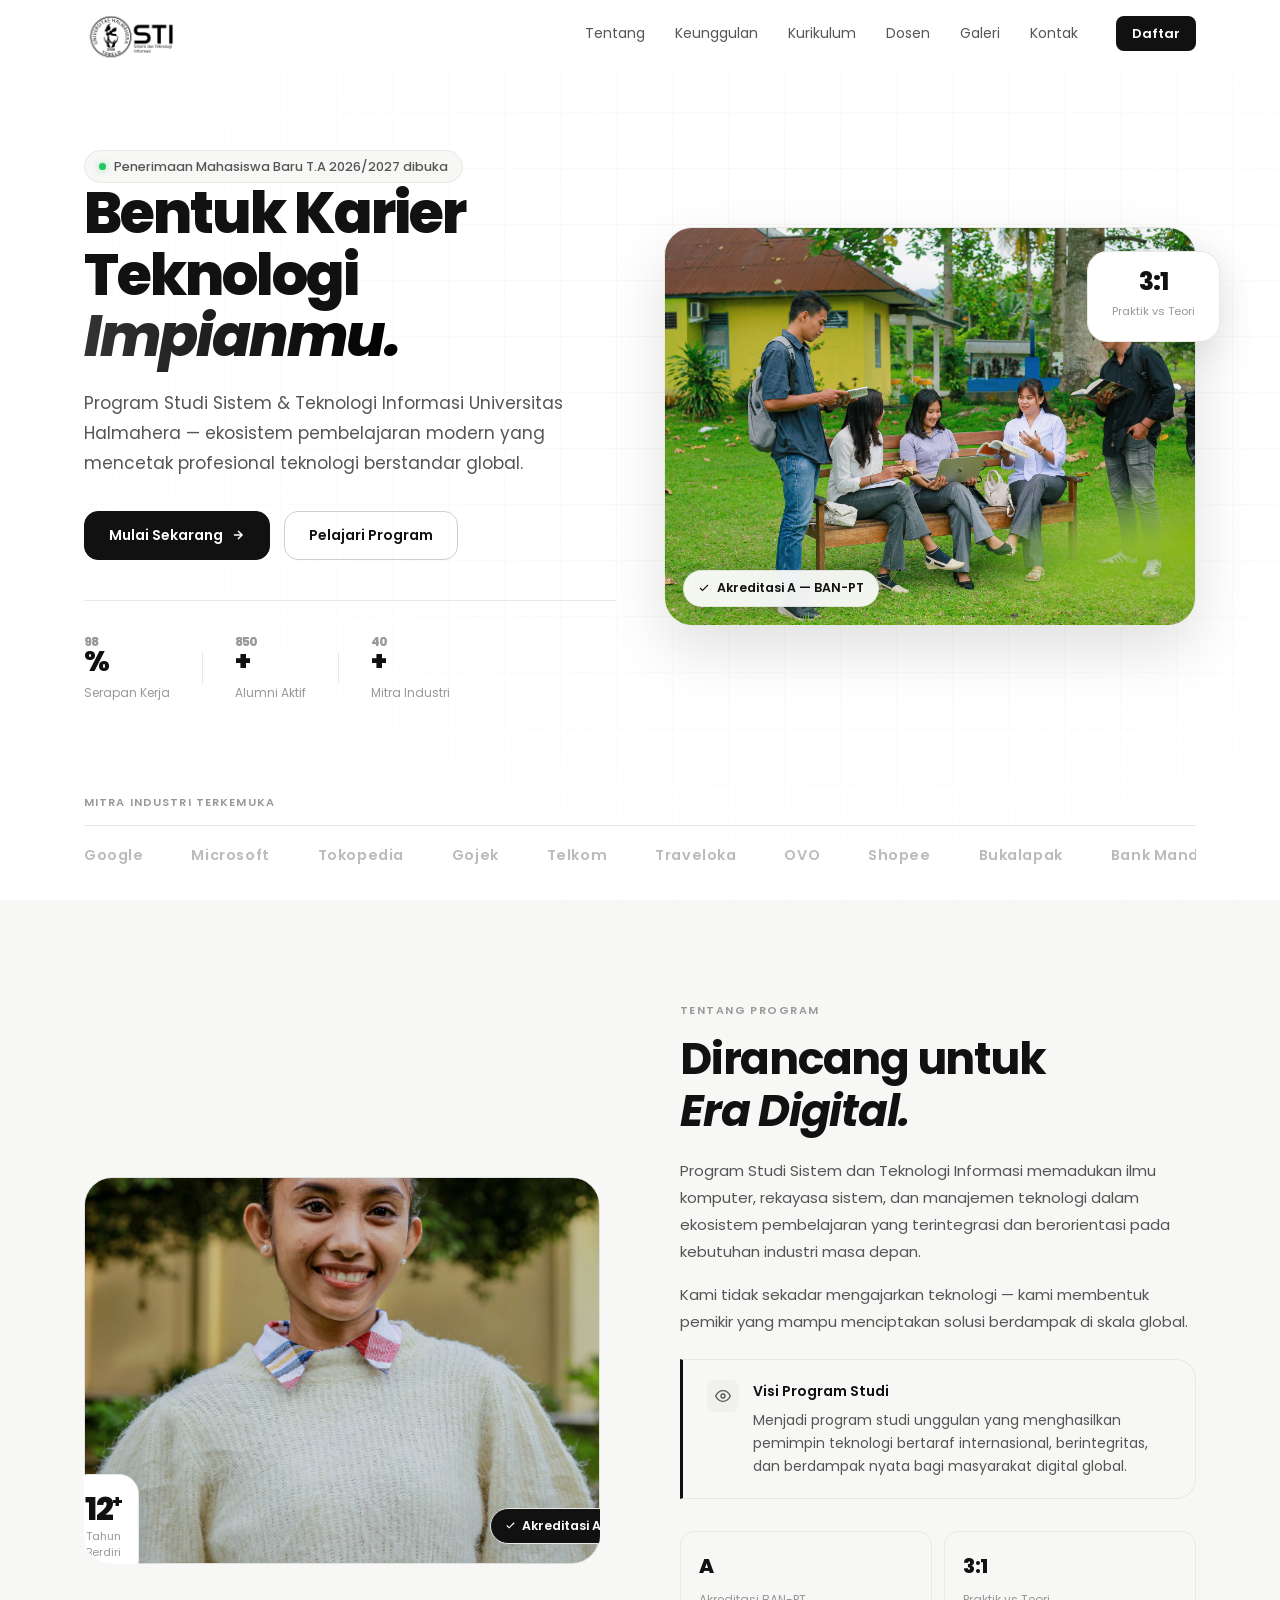
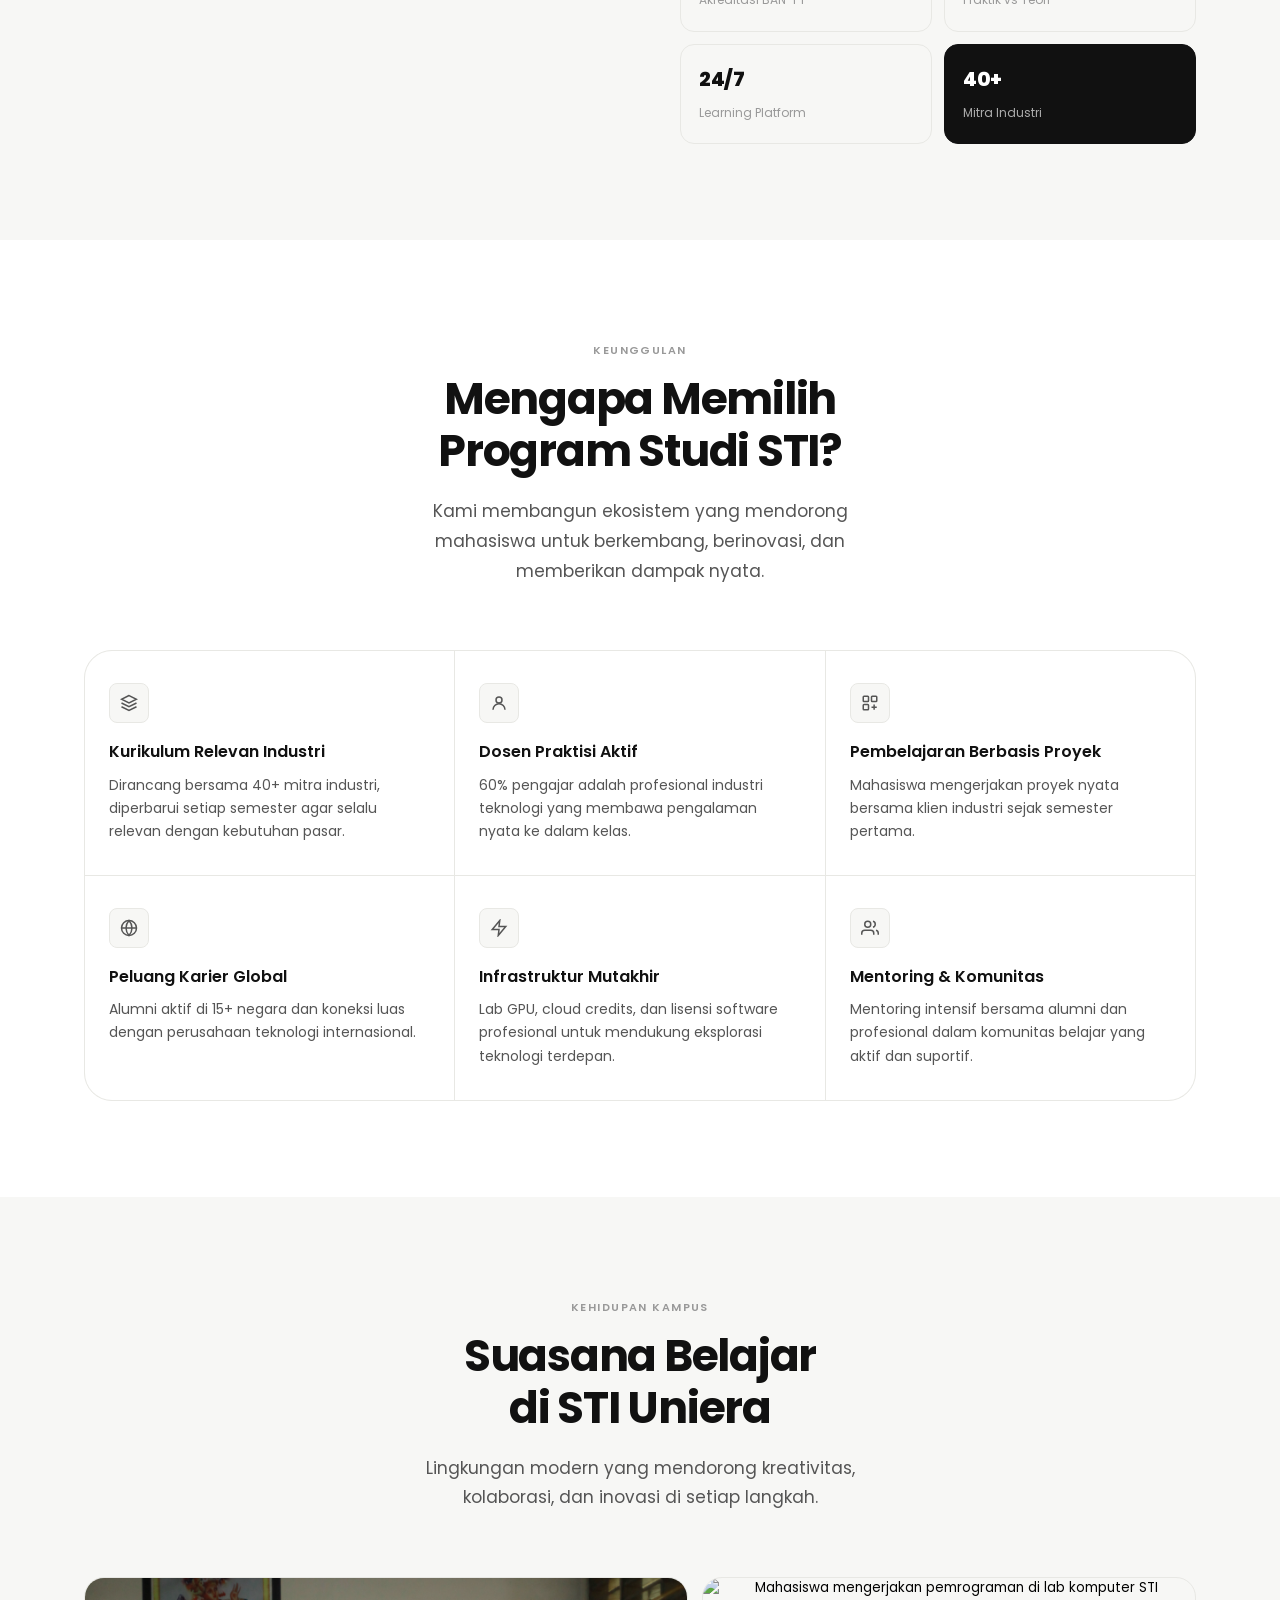
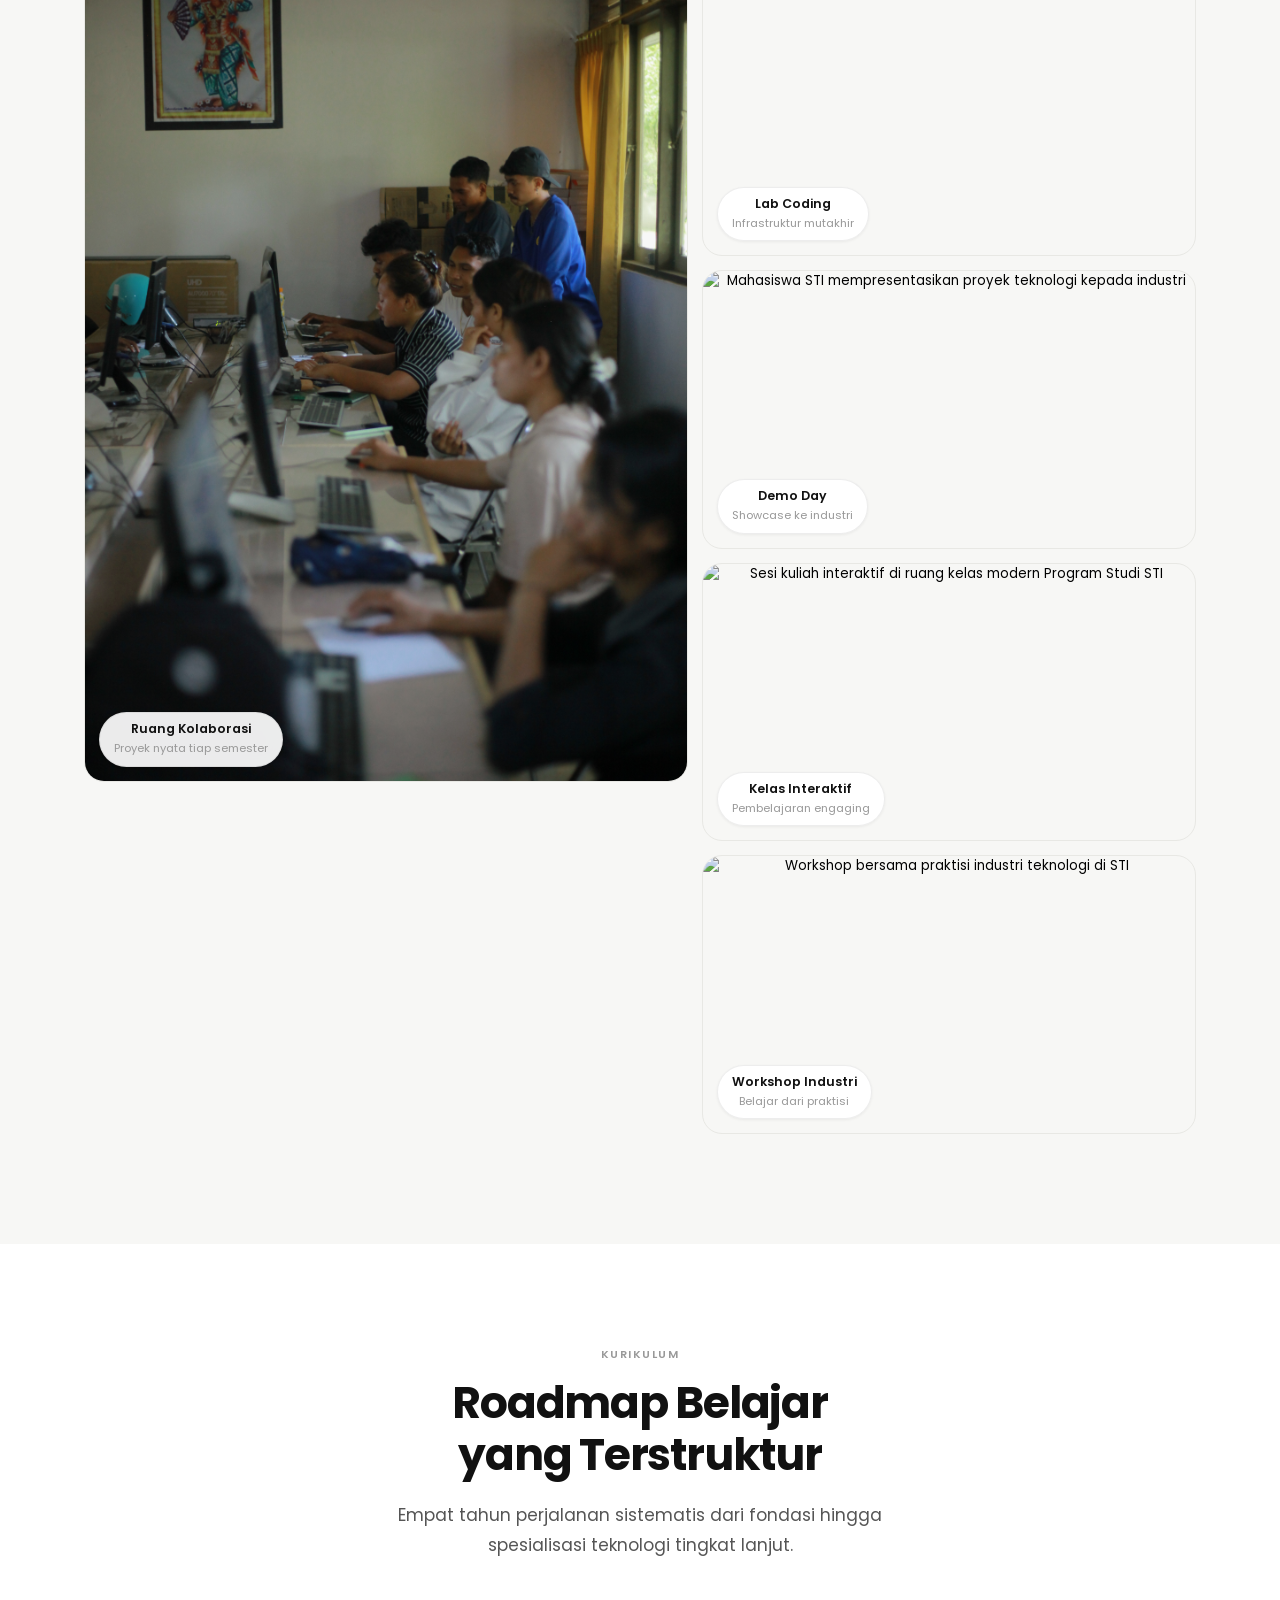
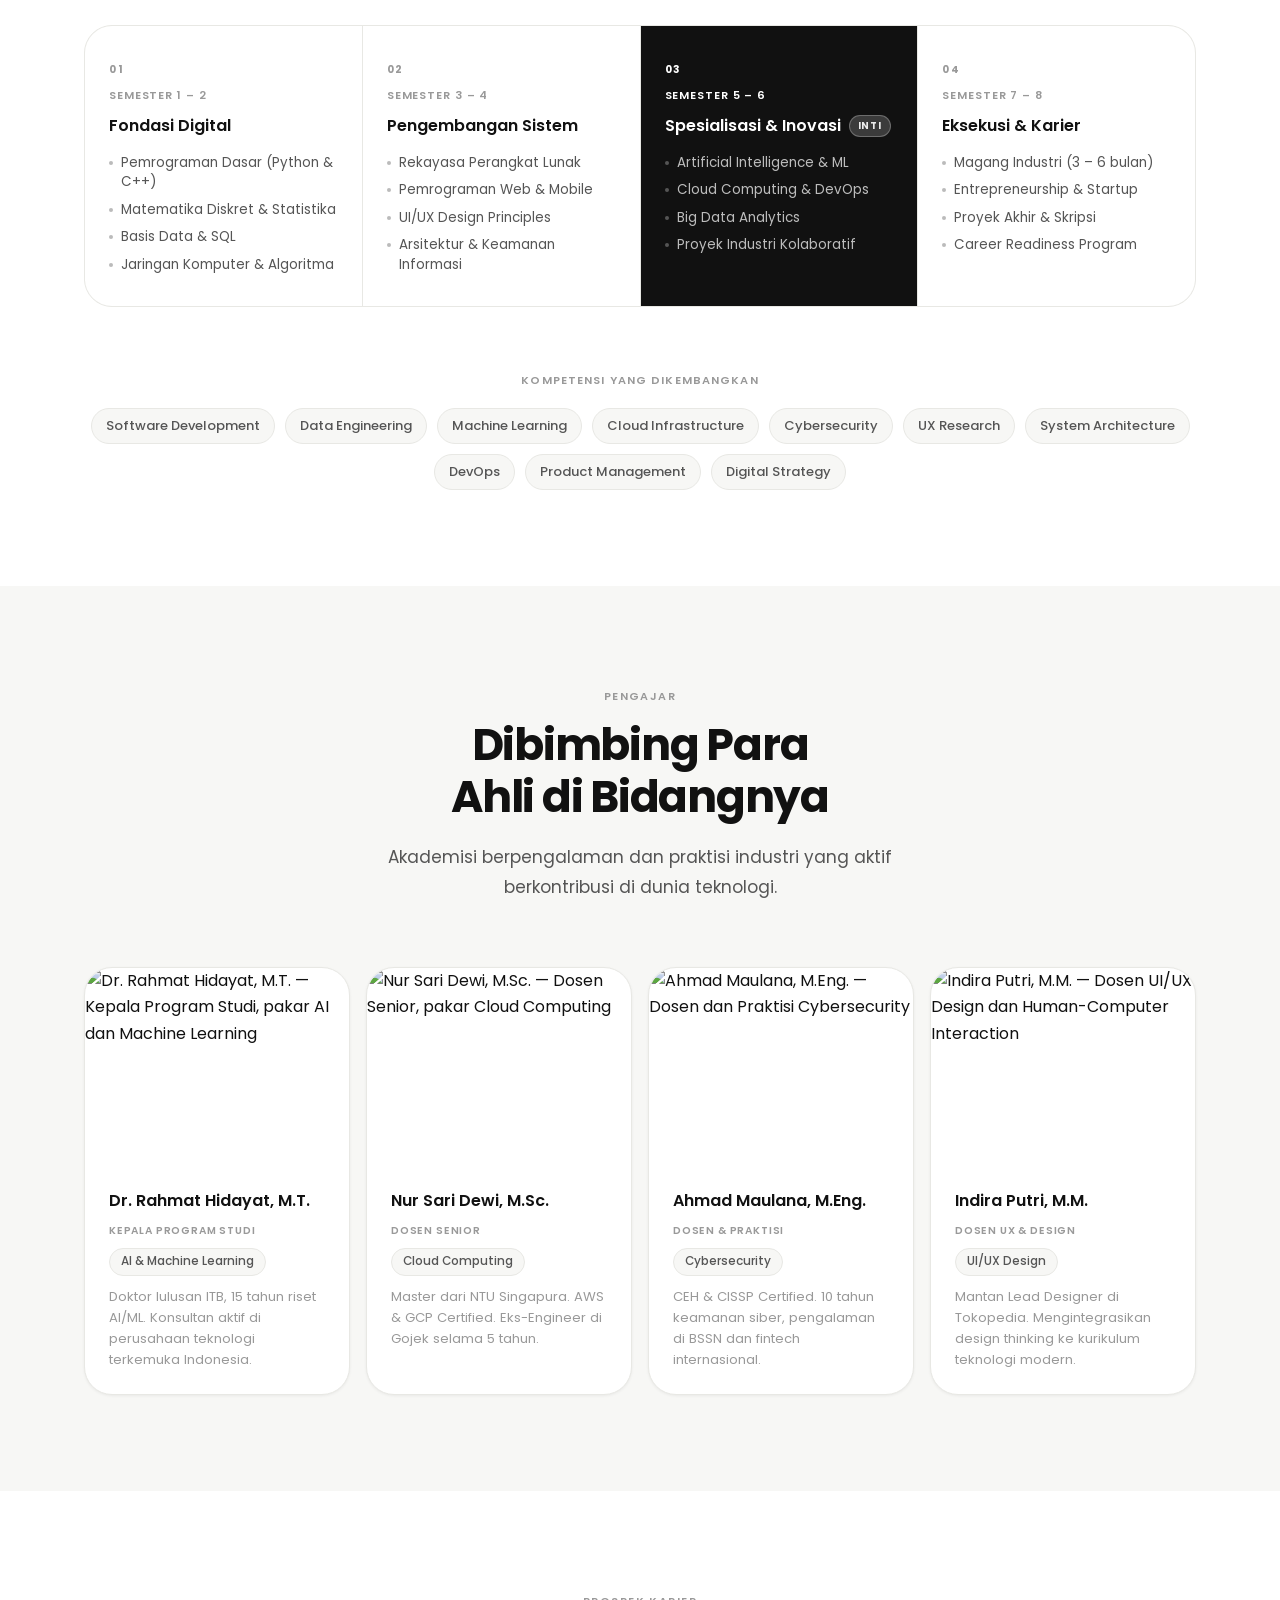
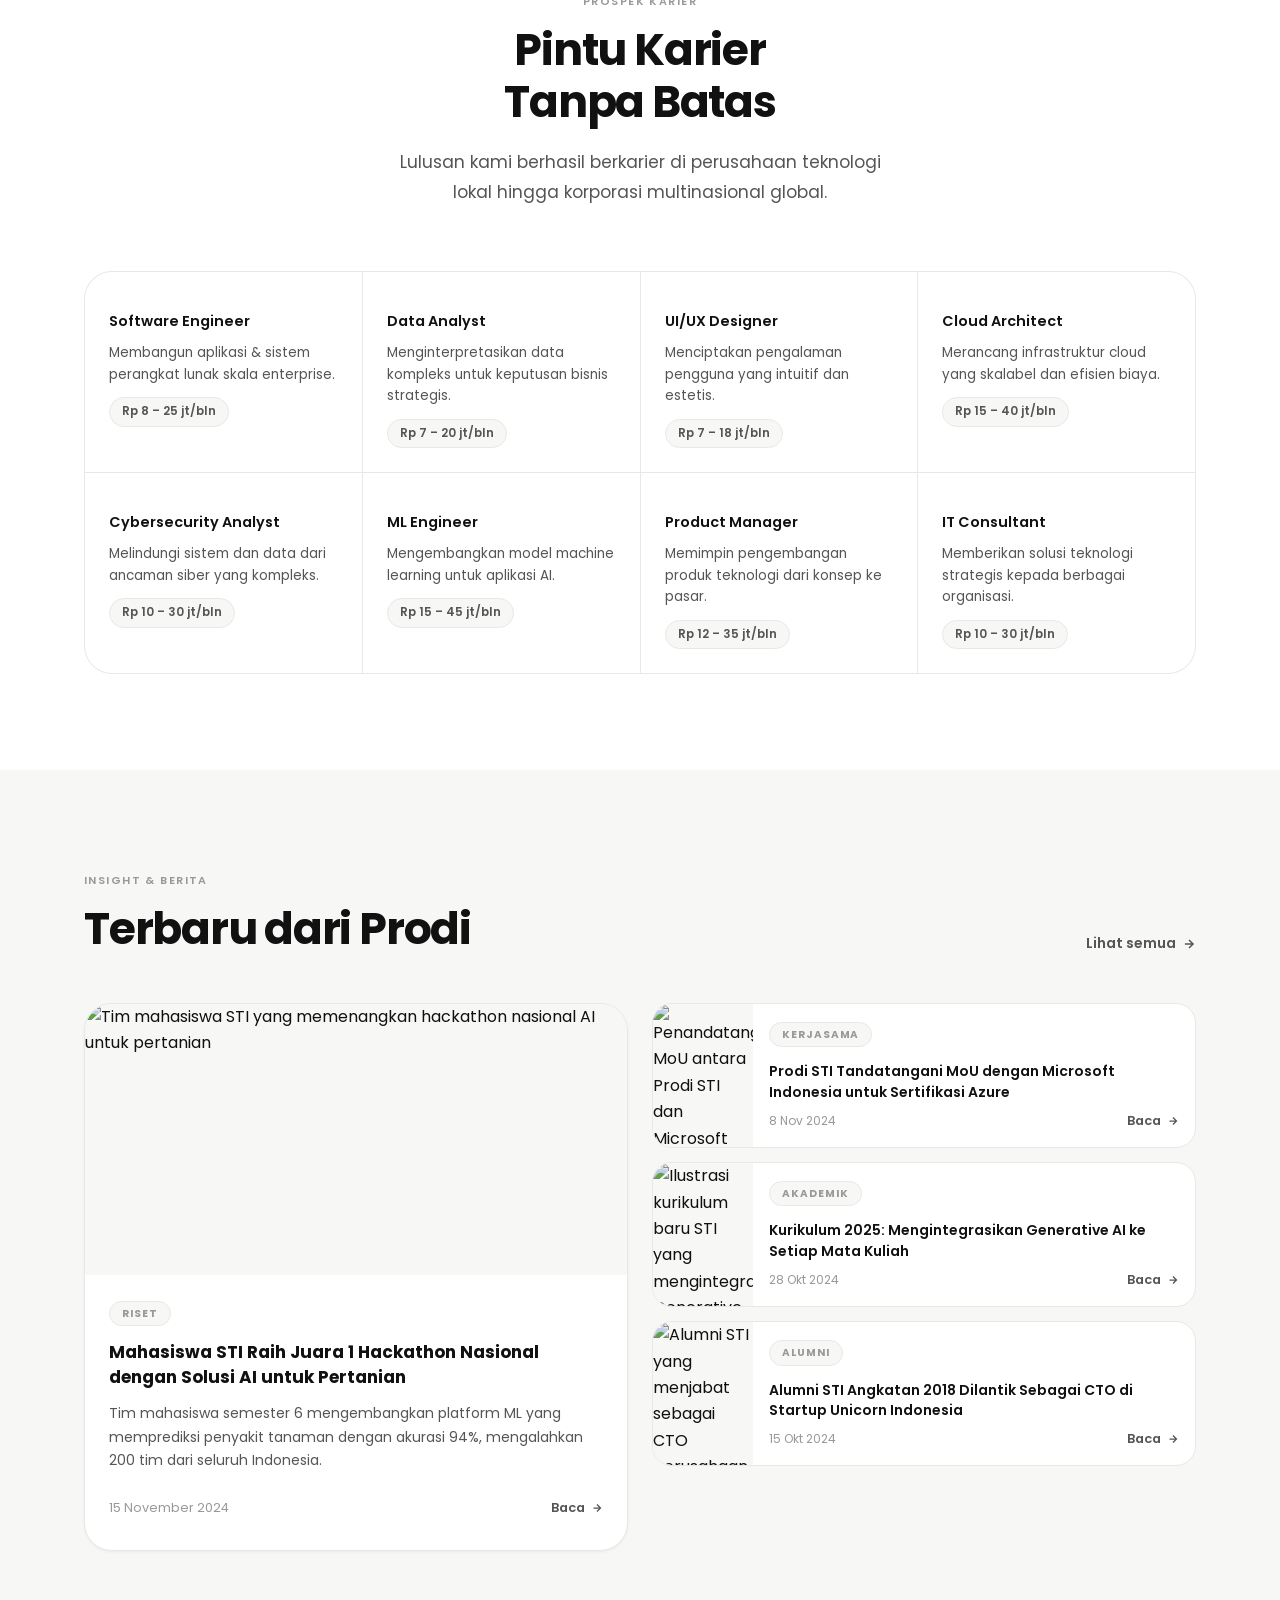
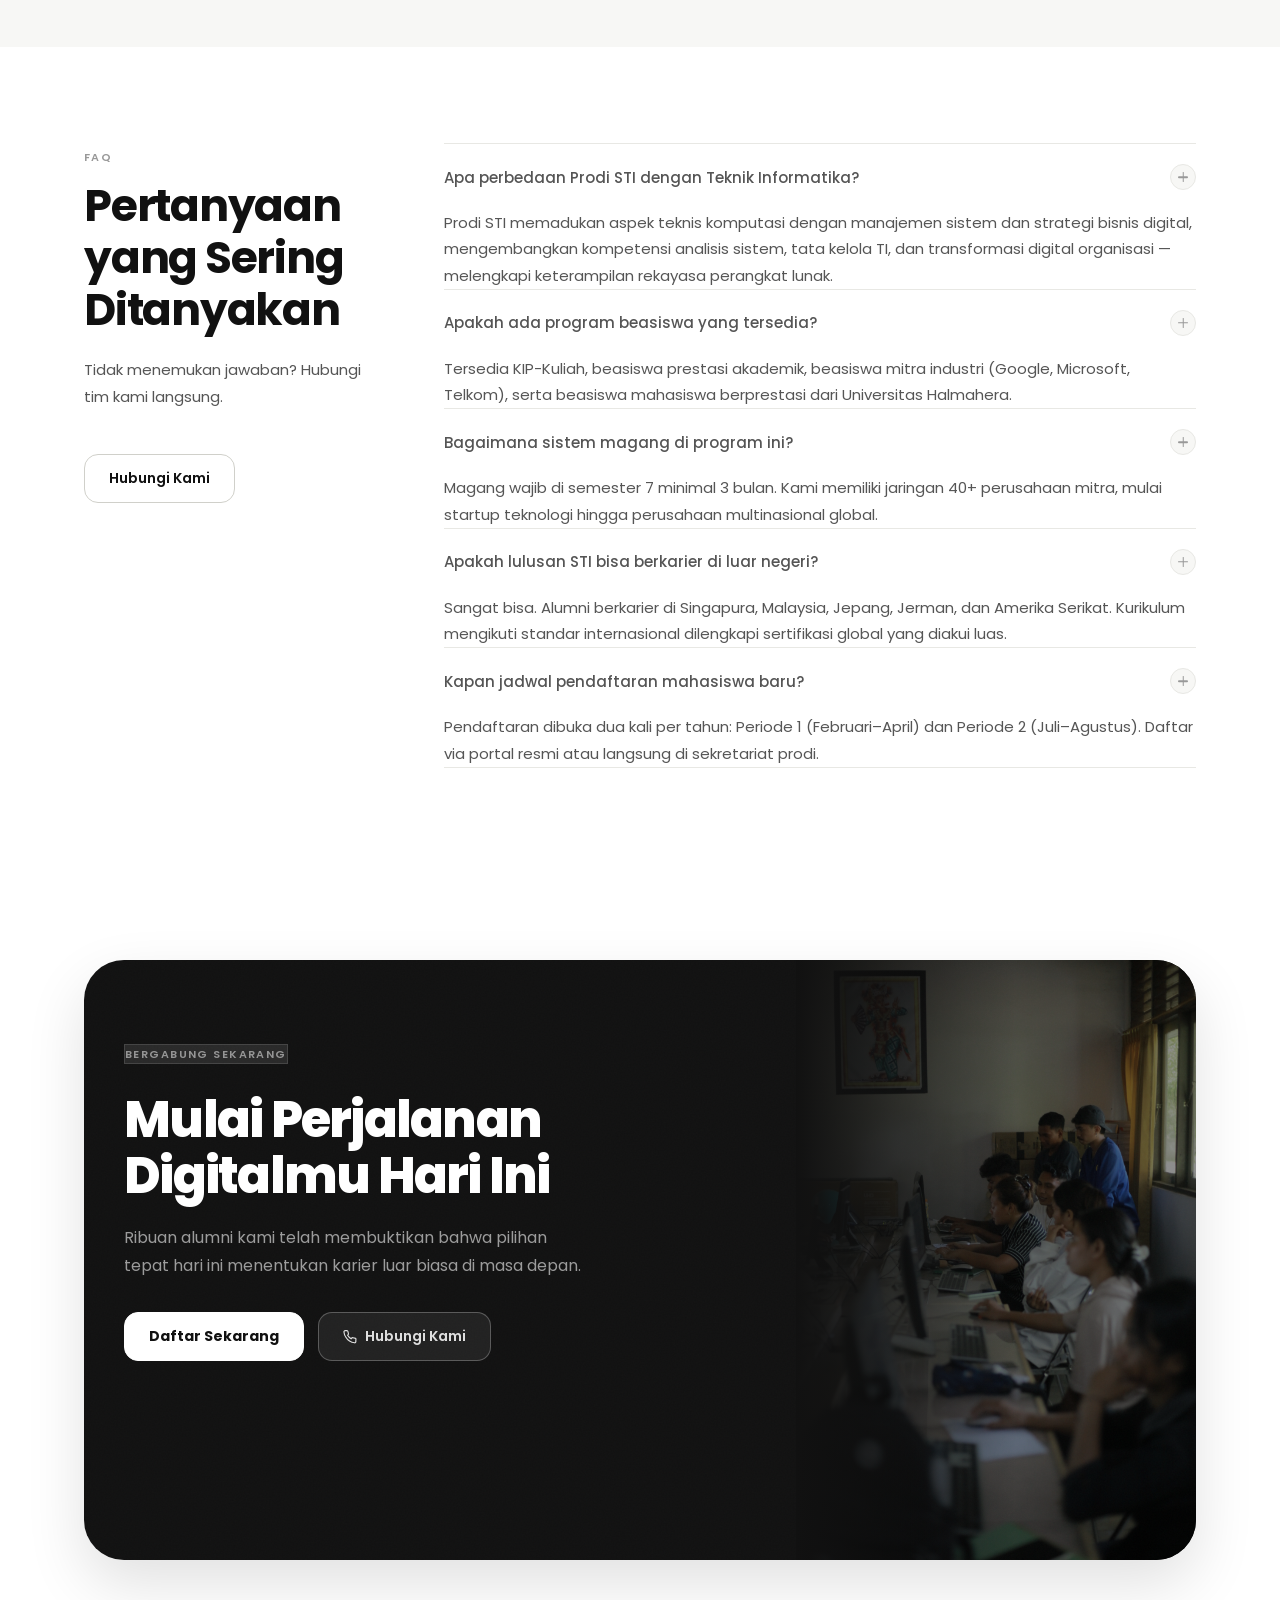
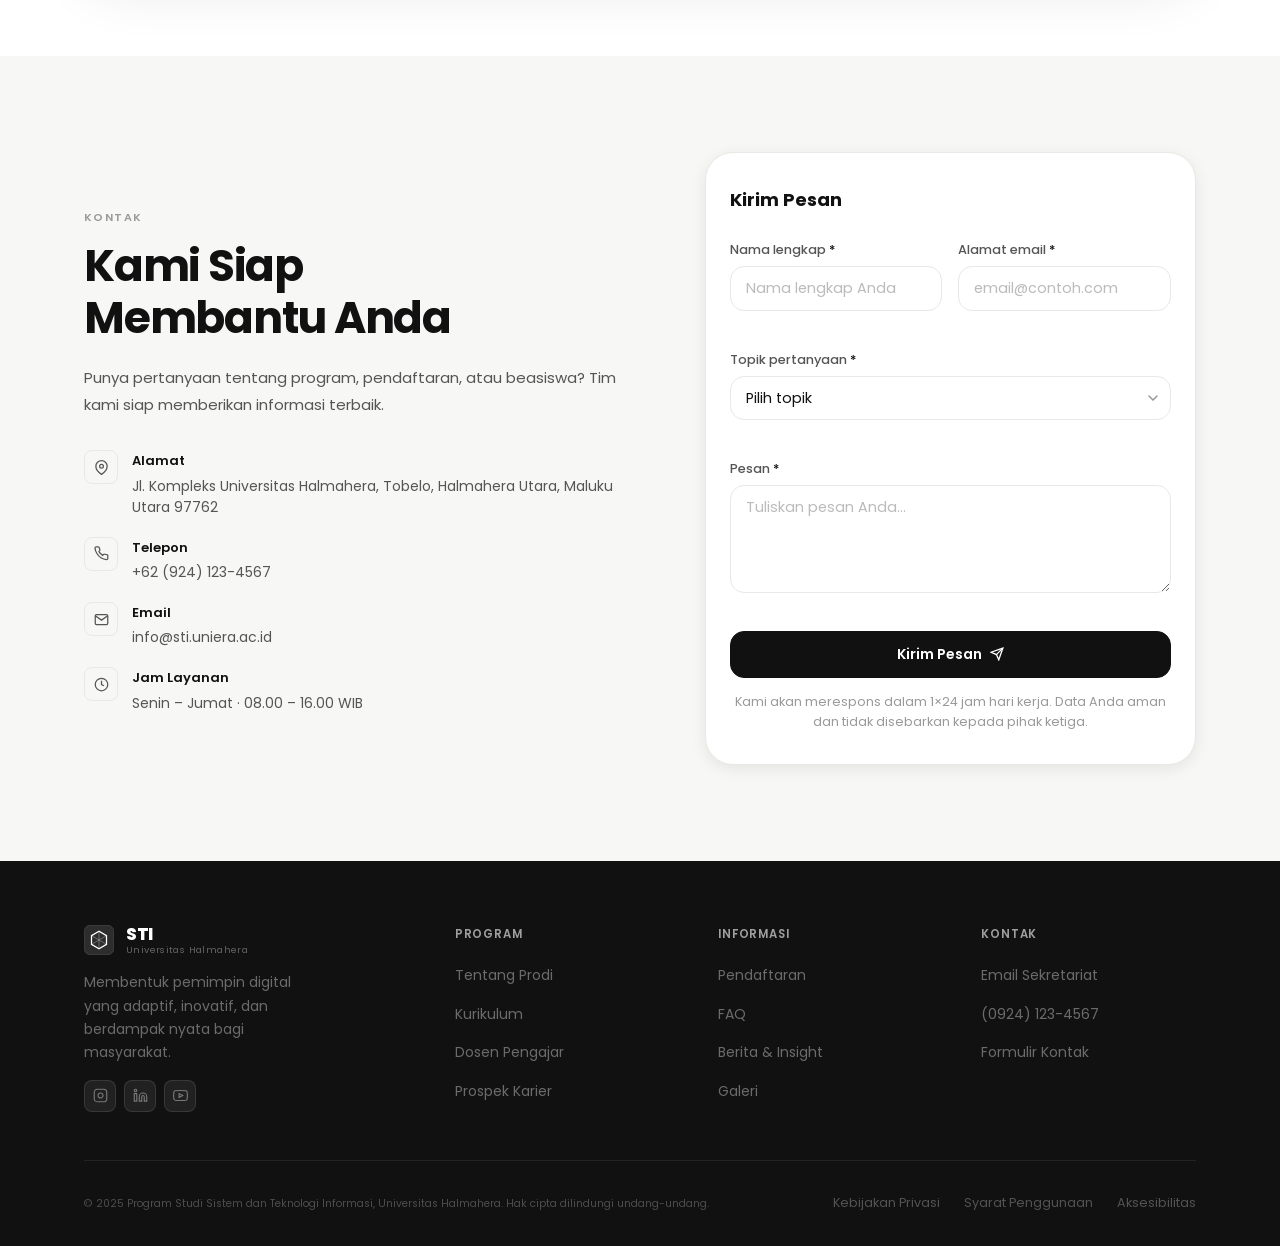
==== commit ddf56748: "update program keunggulan" ====
--- a/index.html
+++ b/index.html
@@ -334,7 +334,7 @@
       <div class="c">
         <header class="sec-hd sr sr-u">
           <div class="eyebrow">Keunggulan</div>
-          <h2 id="keunggulan-h" class="tc">Mengapa Memilih<br>Program Kami?</h2>
+          <h2 id="keunggulan-h" class="tc">Mengapa Memilih<br>Program Studi STI?</h2>
           <p class="sub">Kami membangun ekosistem yang mendorong mahasiswa untuk berkembang, berinovasi, dan memberikan
             dampak nyata.</p>
         </header>
@@ -1069,4 +1069,4 @@
   <script src="script.js"></script>
 </body>
 
-</html>+</html>
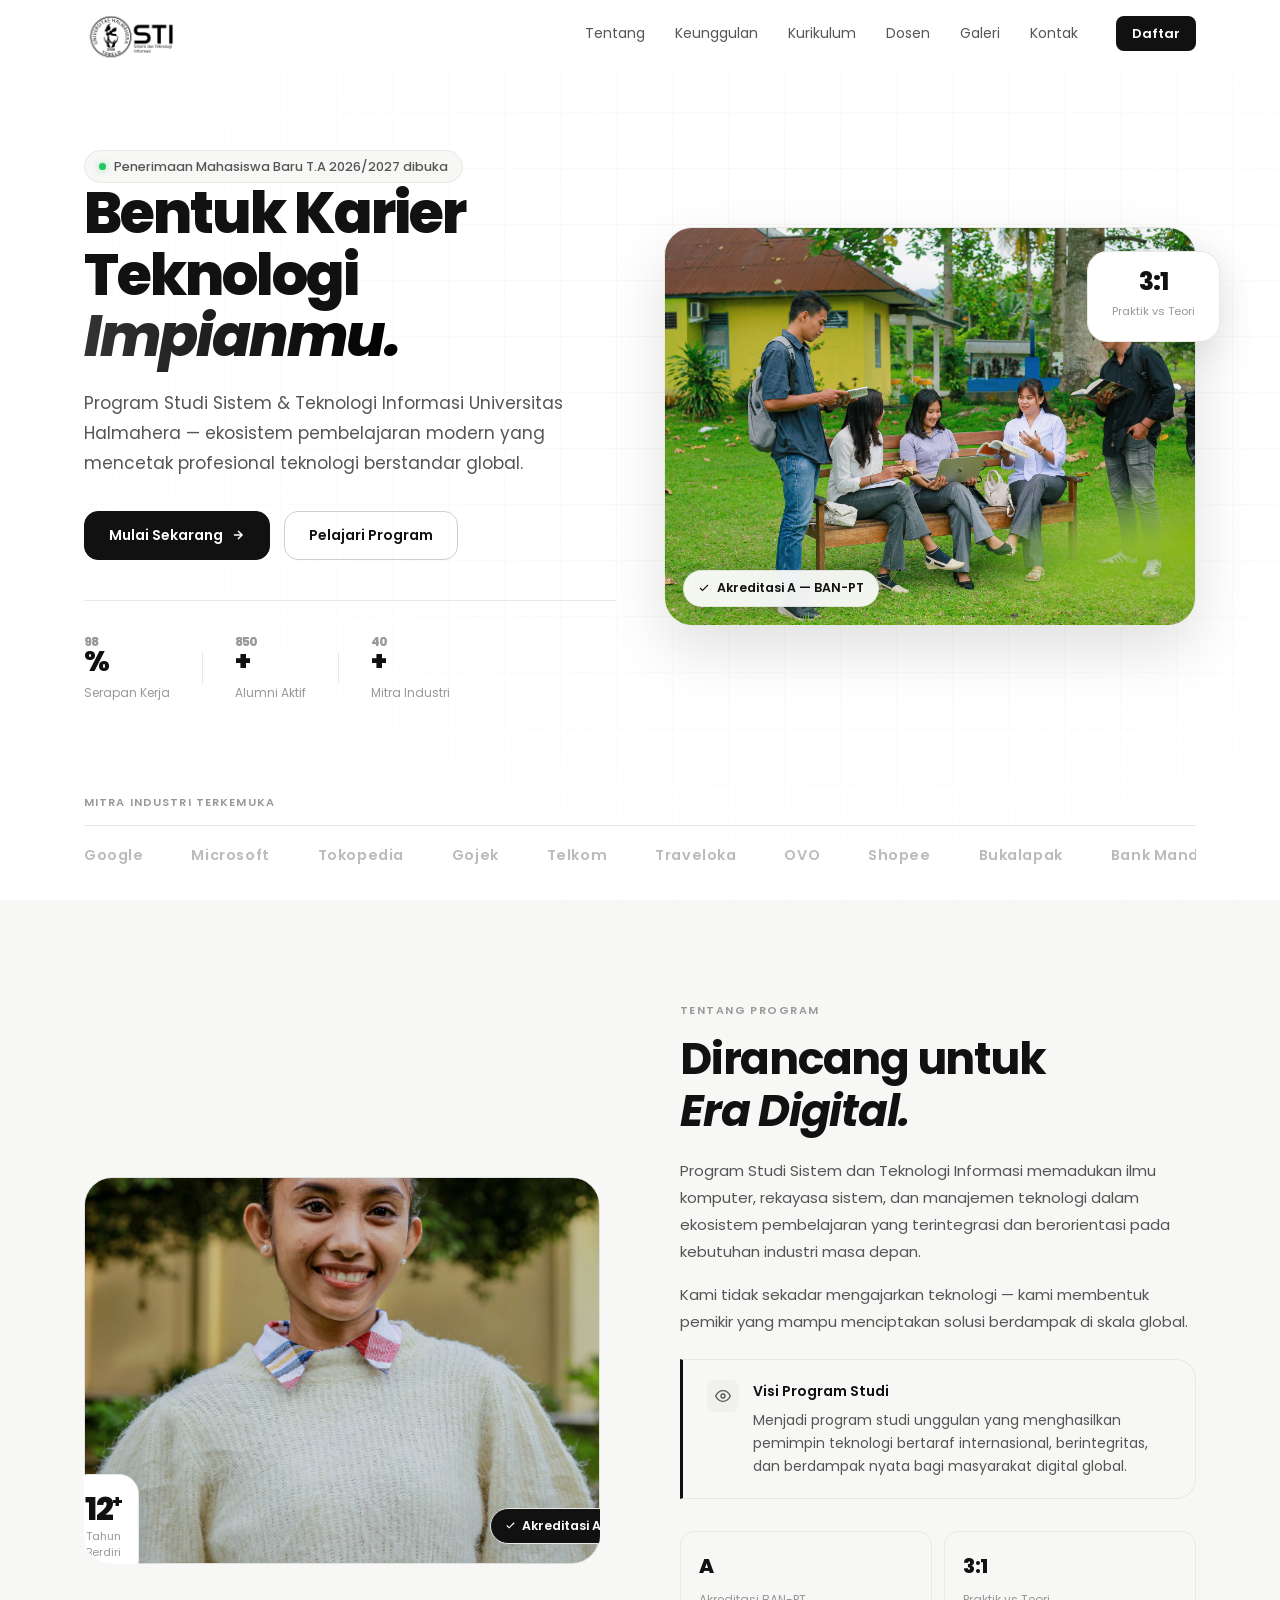
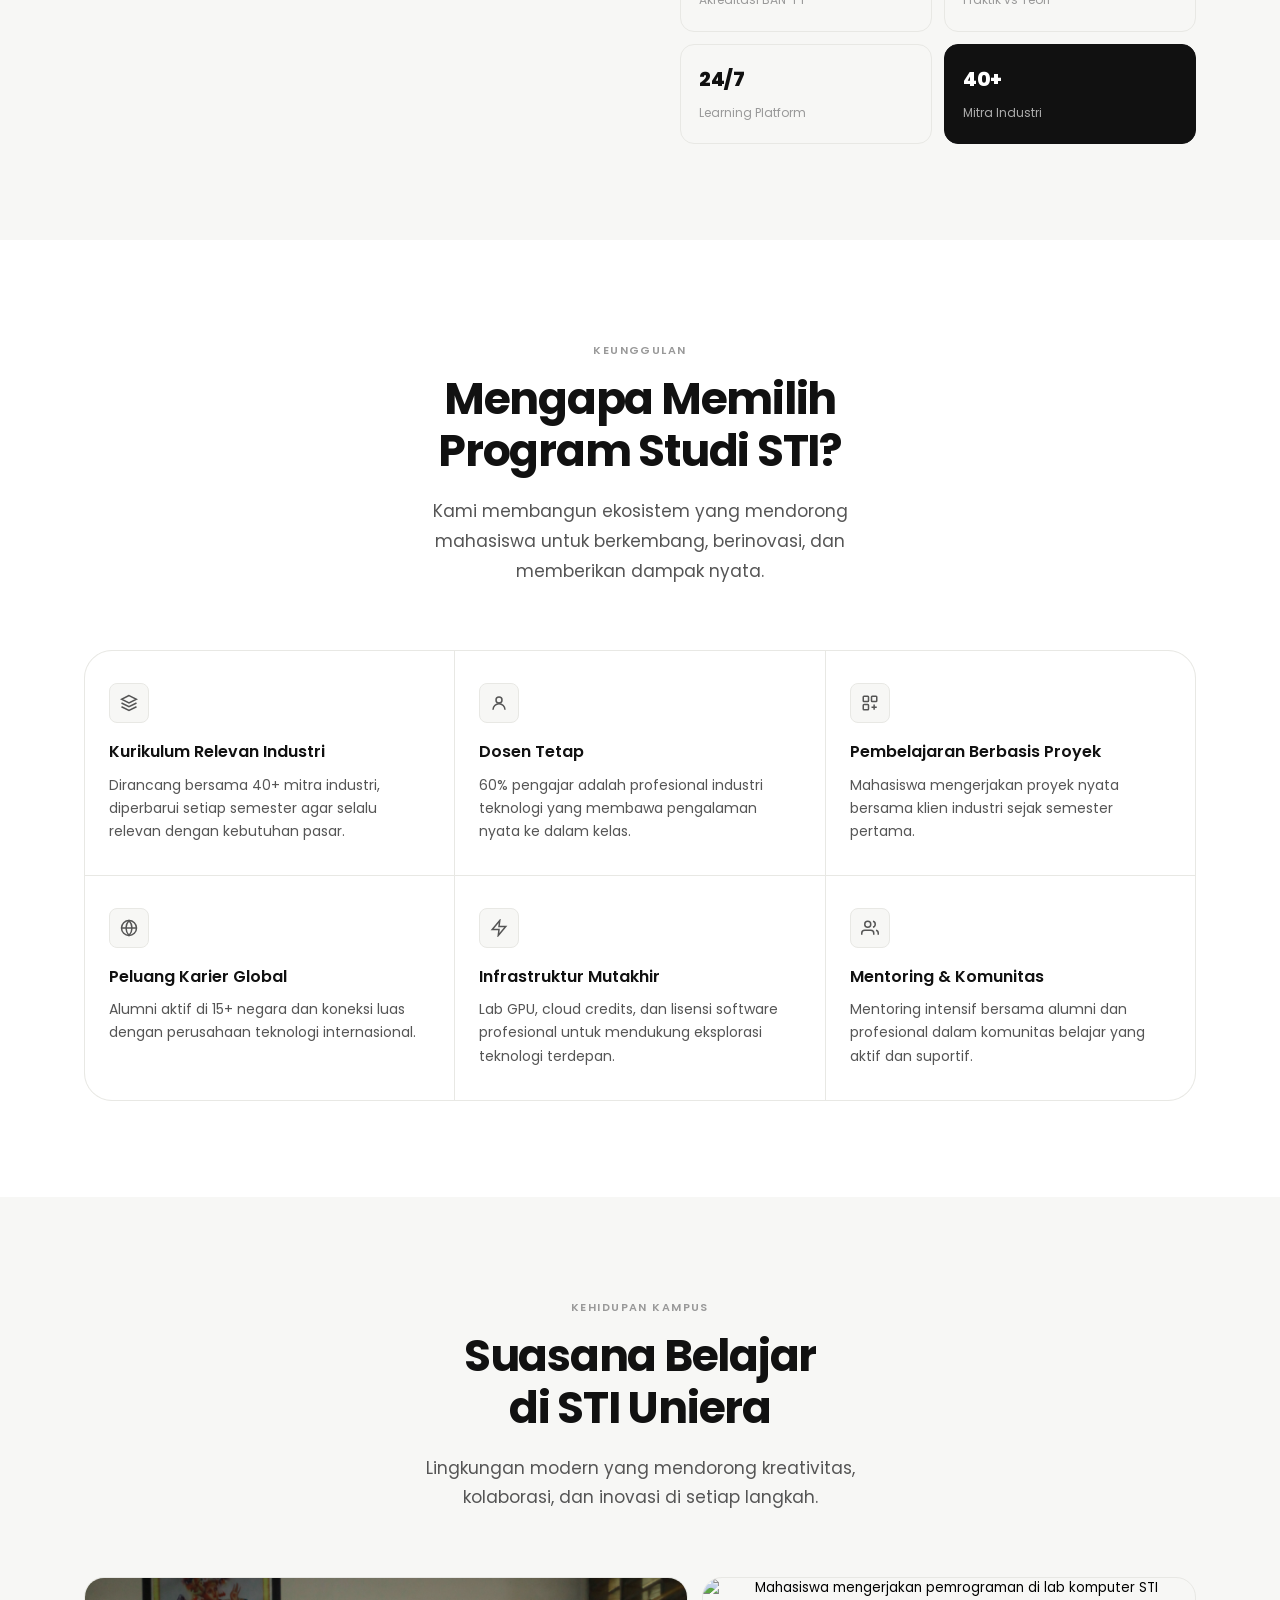
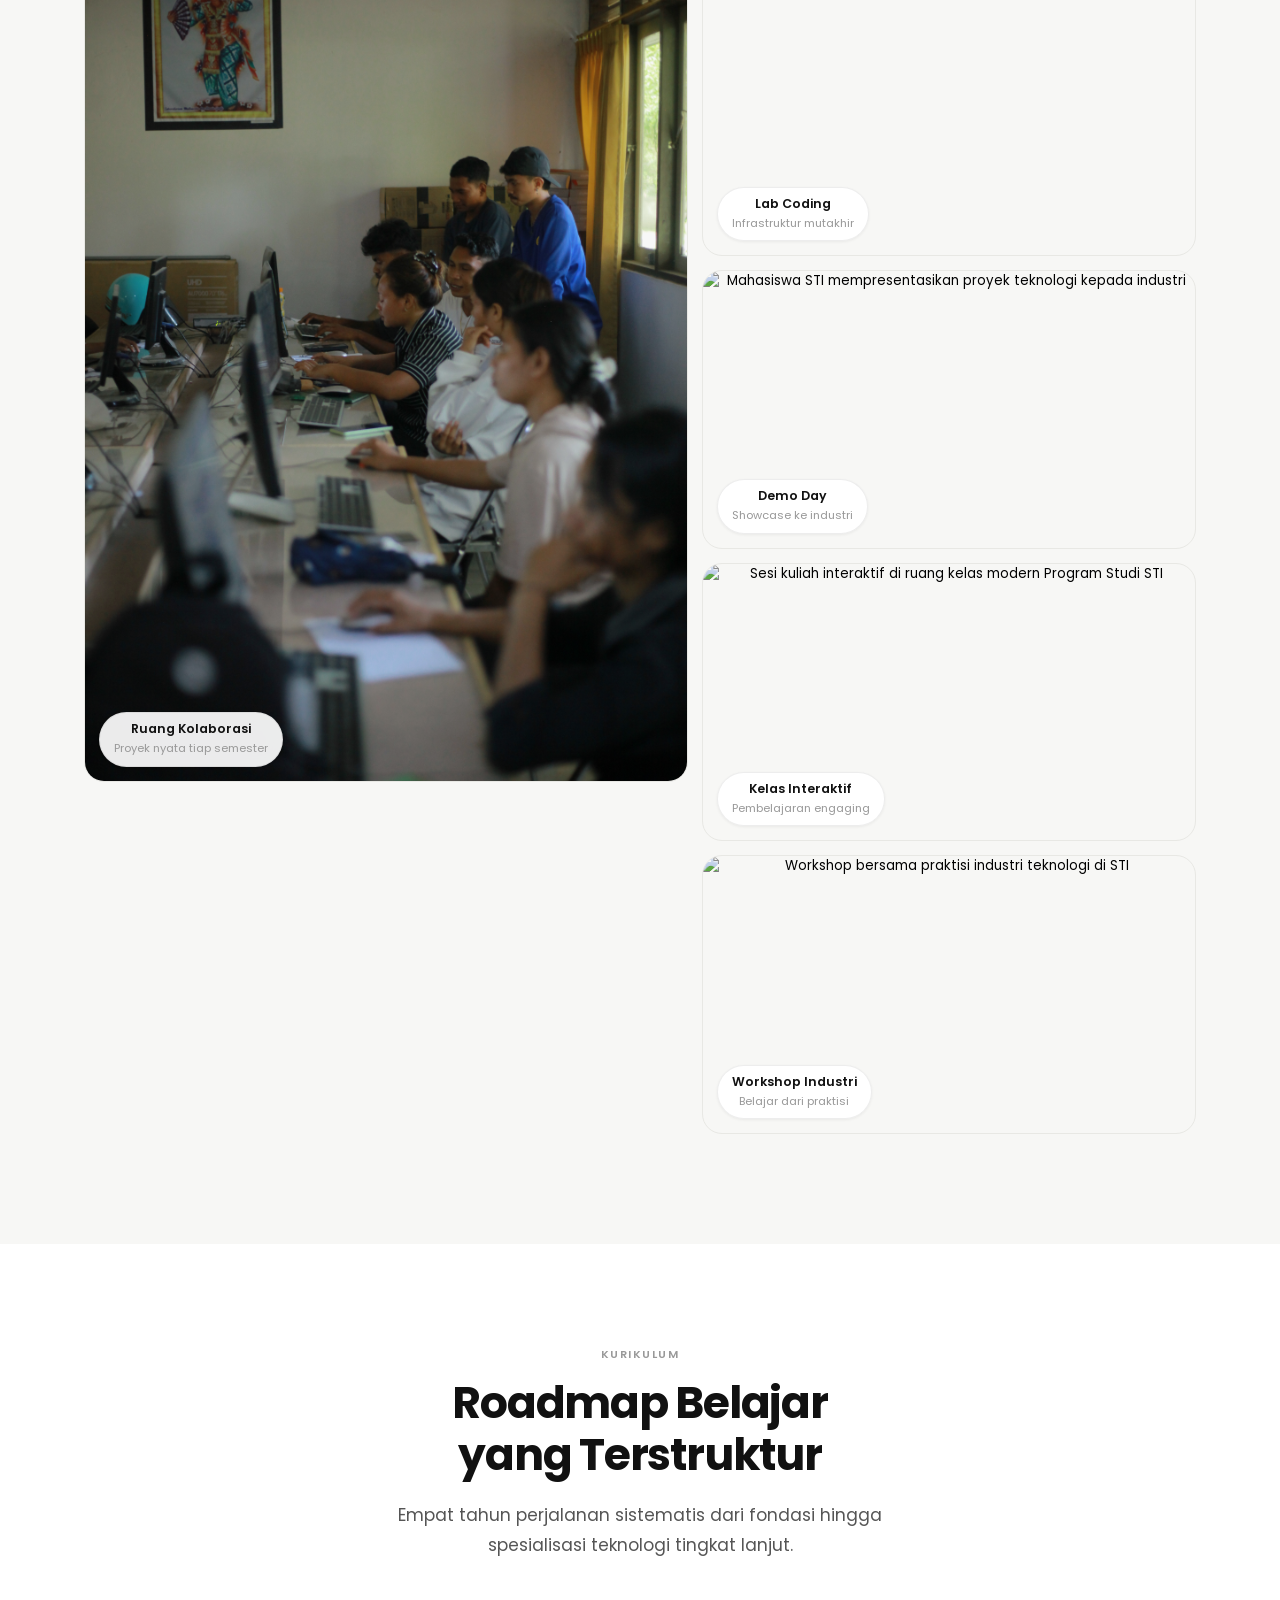
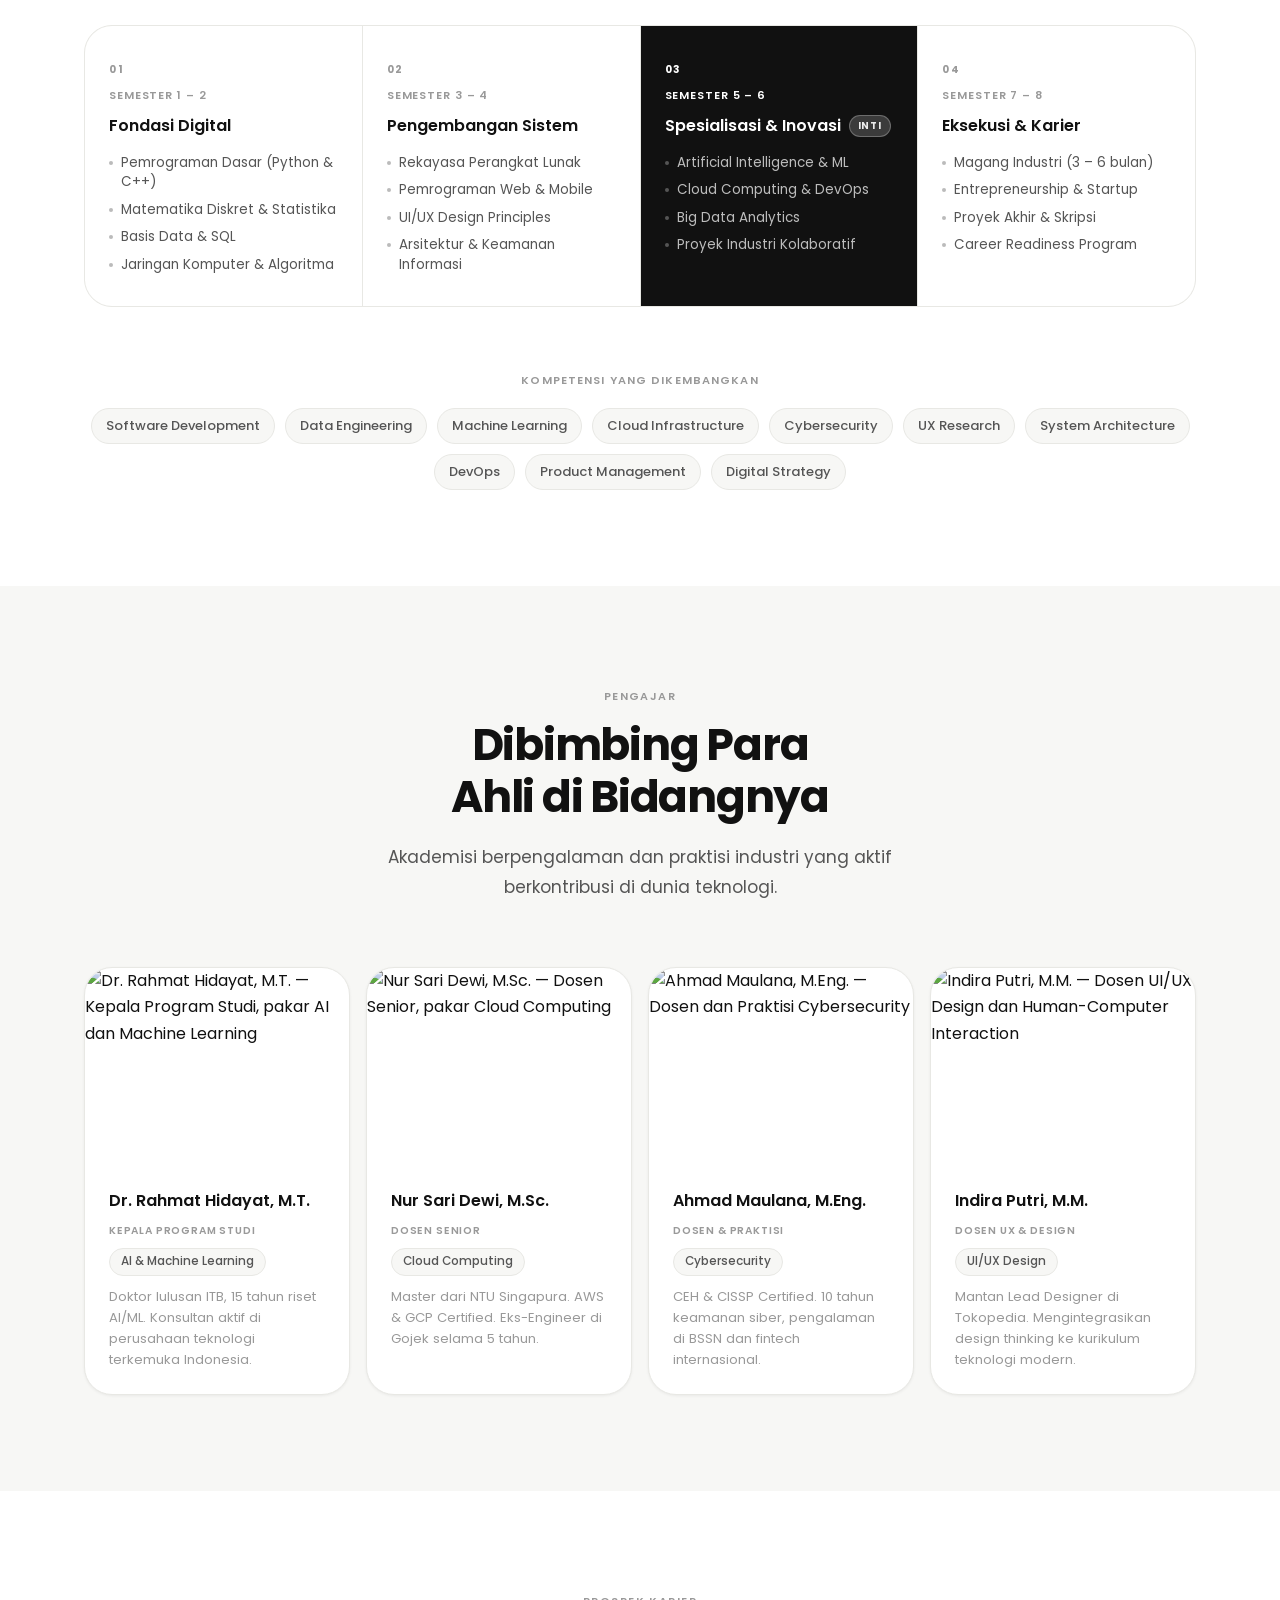
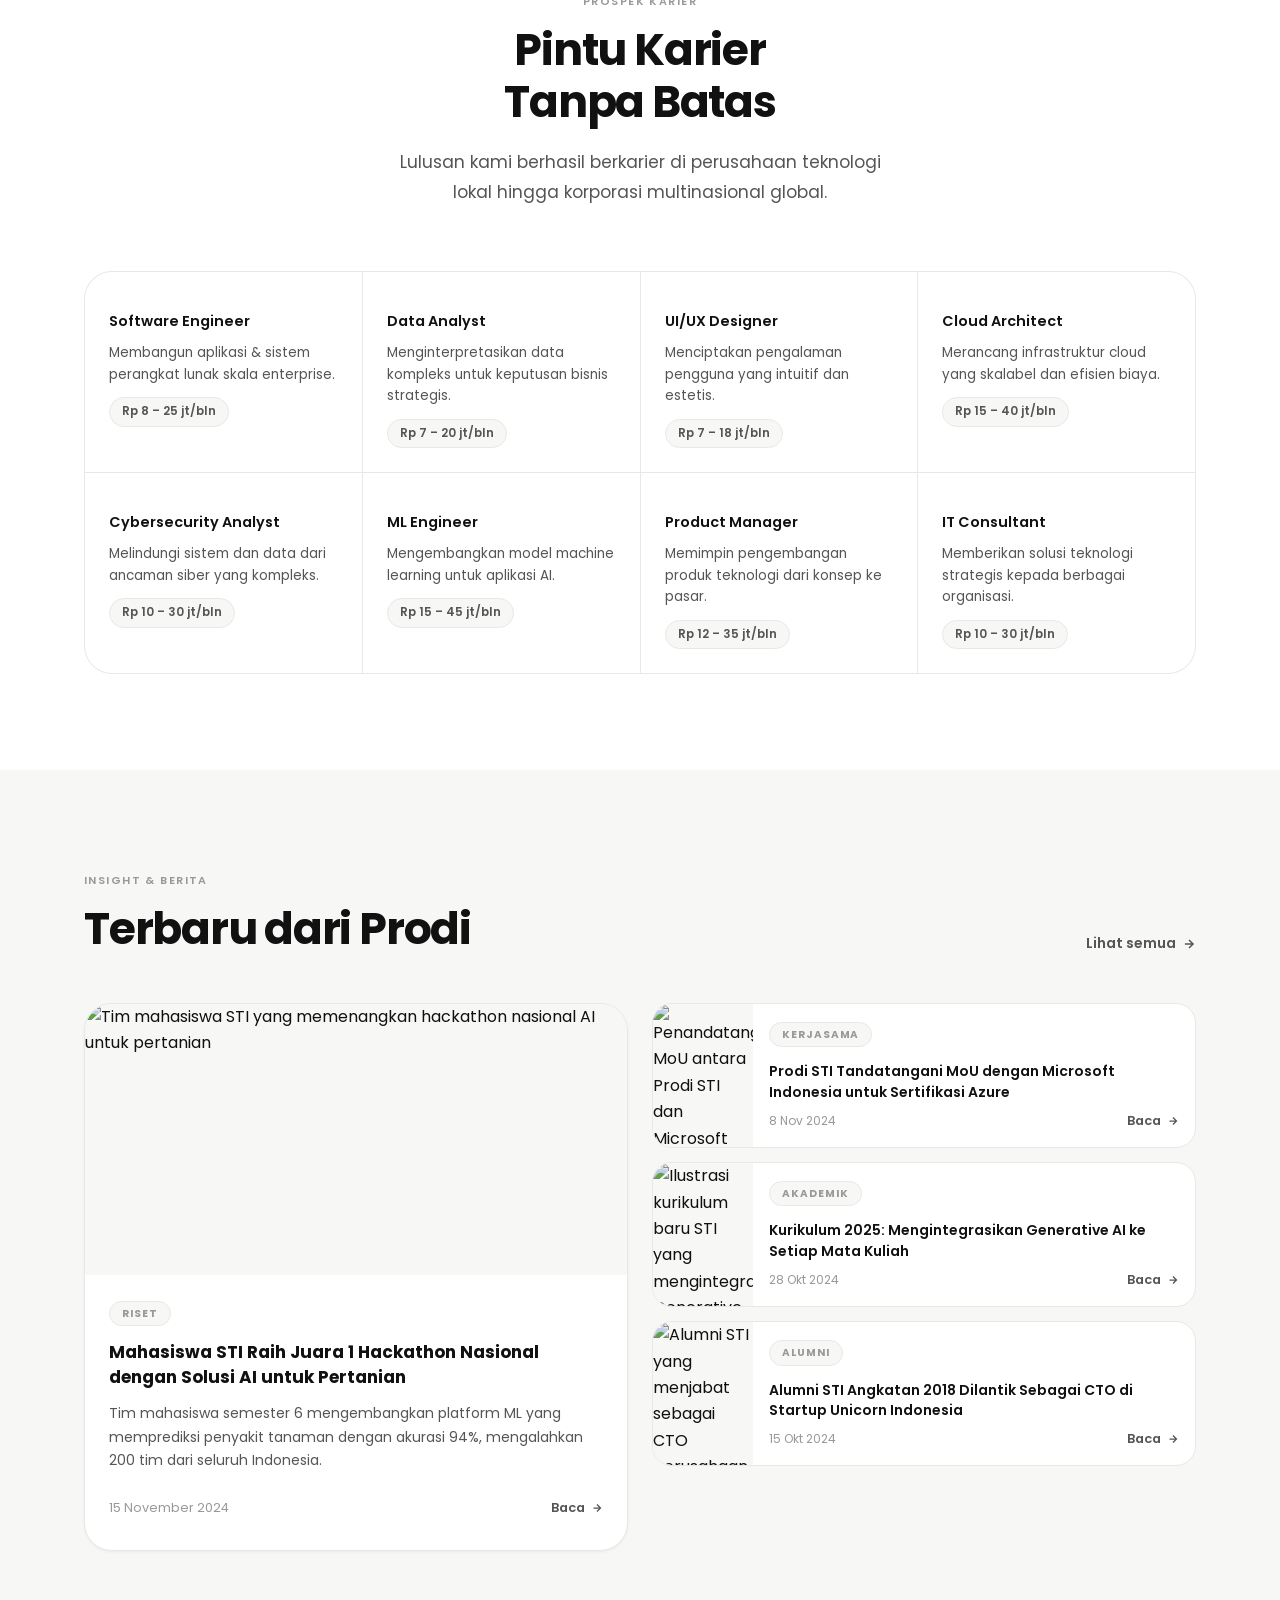
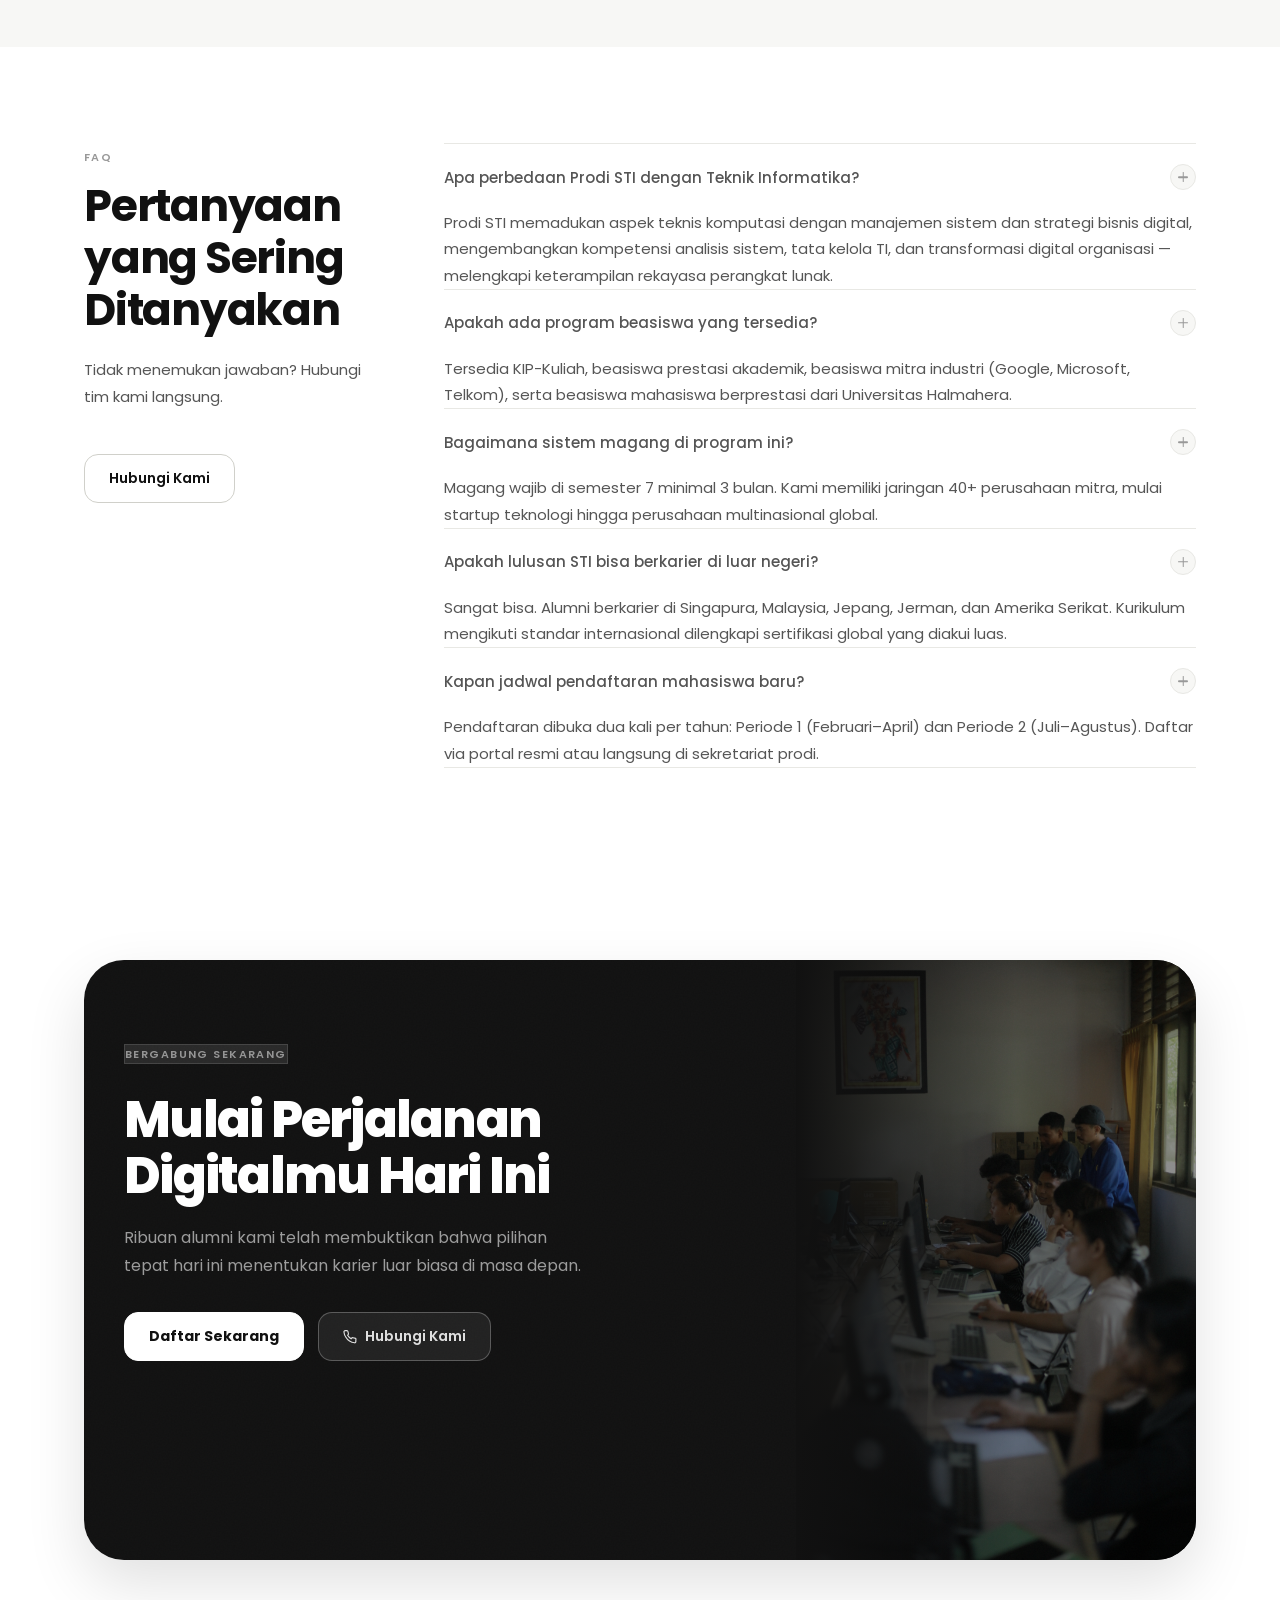
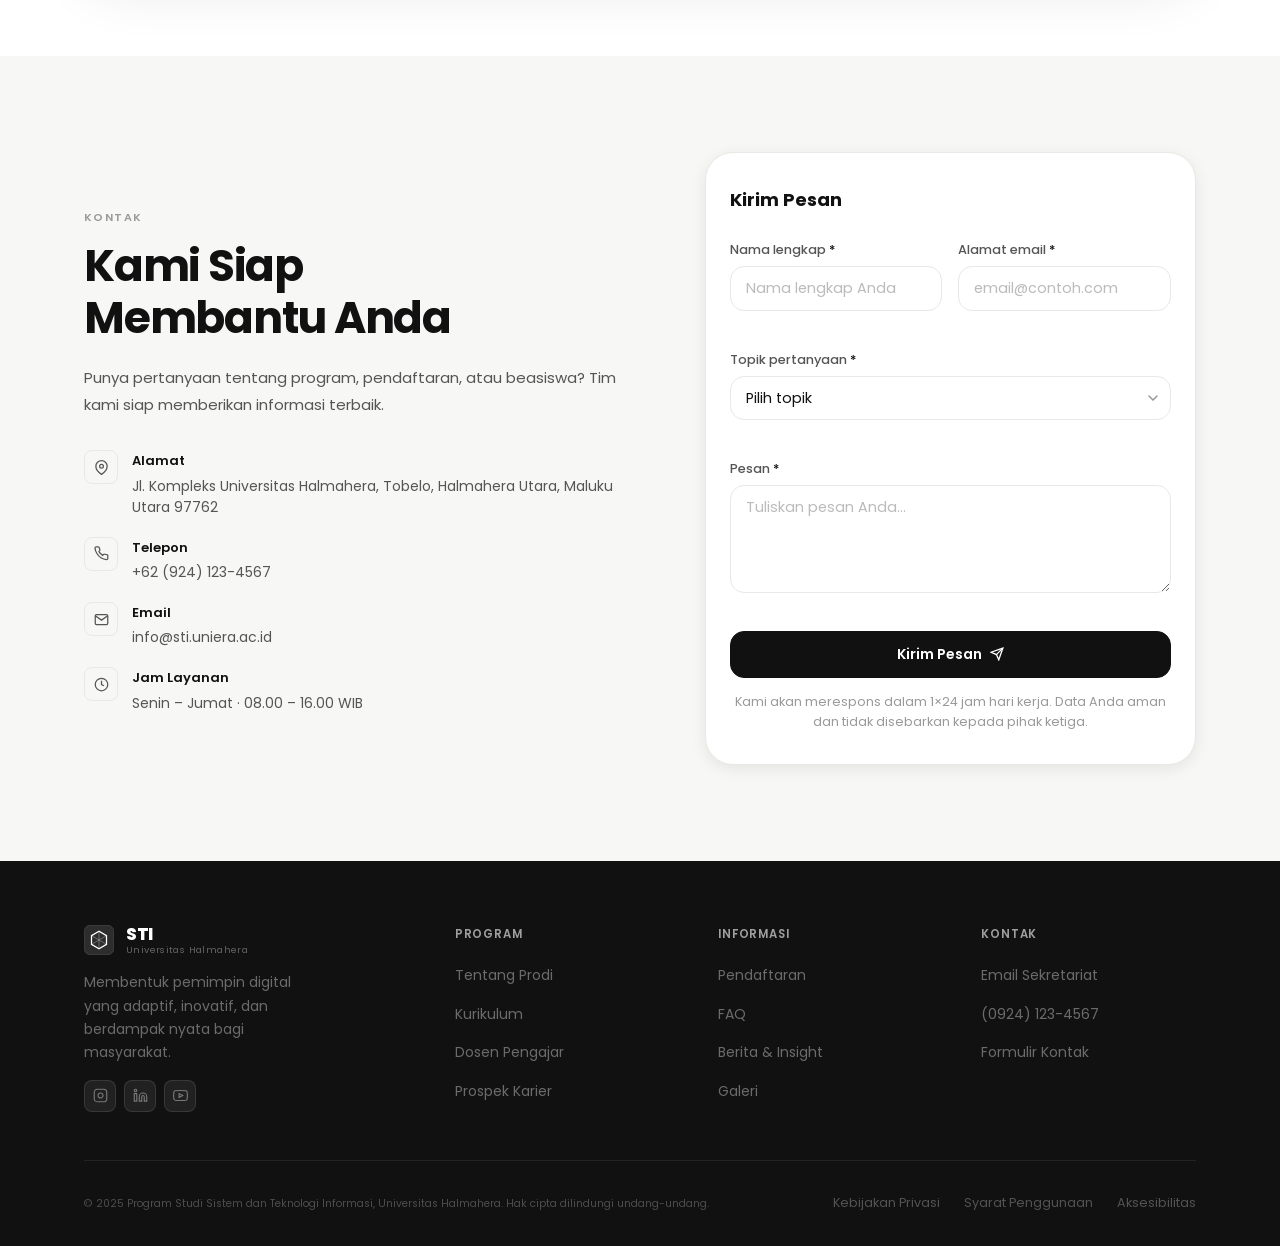
==== commit 265068f7: "dosen tetap" ====
--- a/index.html
+++ b/index.html
@@ -356,7 +356,7 @@
                 <circle cx="12" cy="8" r="4" />
                 <path d="M20 21a8 8 0 1 0-16 0" />
               </svg></div>
-            <h3>Dosen Praktisi Aktif</h3>
+            <h3>Dosen Tetap</h3>
             <p>60% pengajar adalah profesional industri teknologi yang membawa pengalaman nyata ke dalam kelas.</p>
           </li>
           <li class="feat-item sr sr-u" style="--d:.12s">
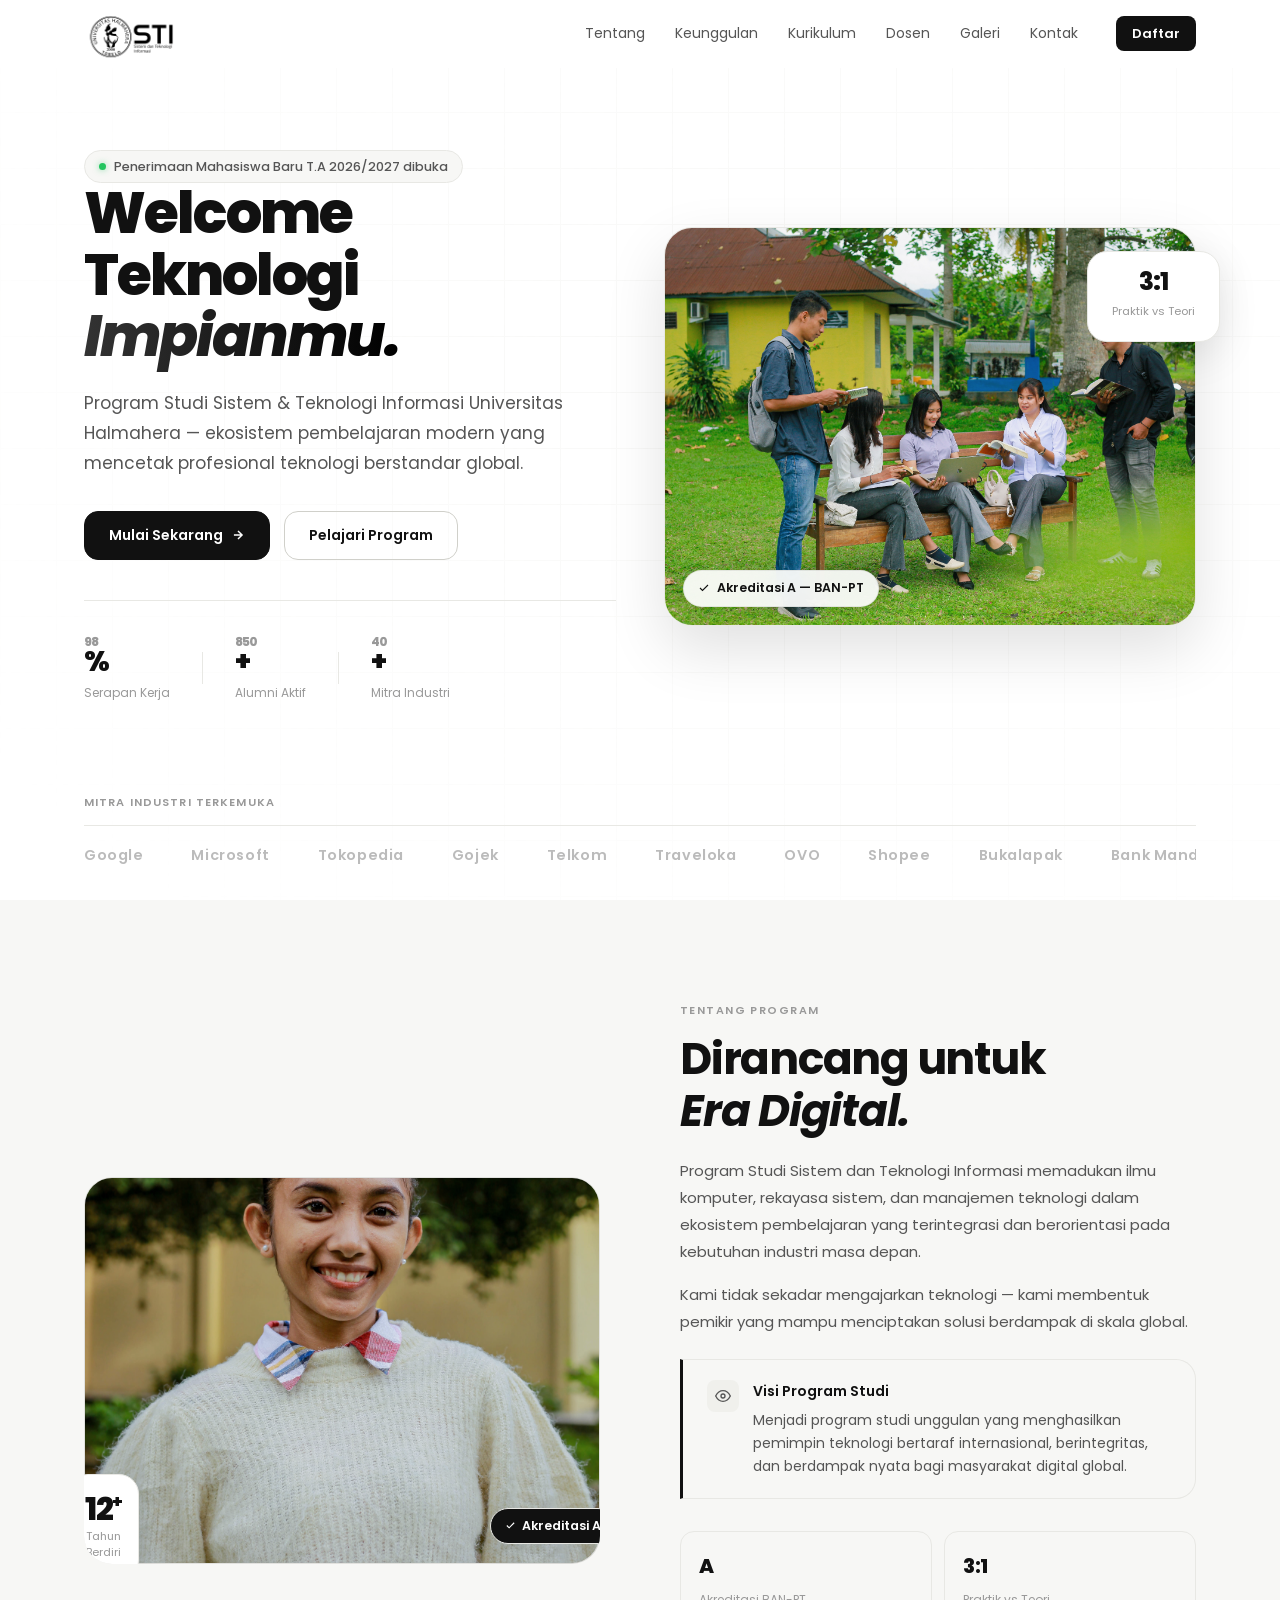
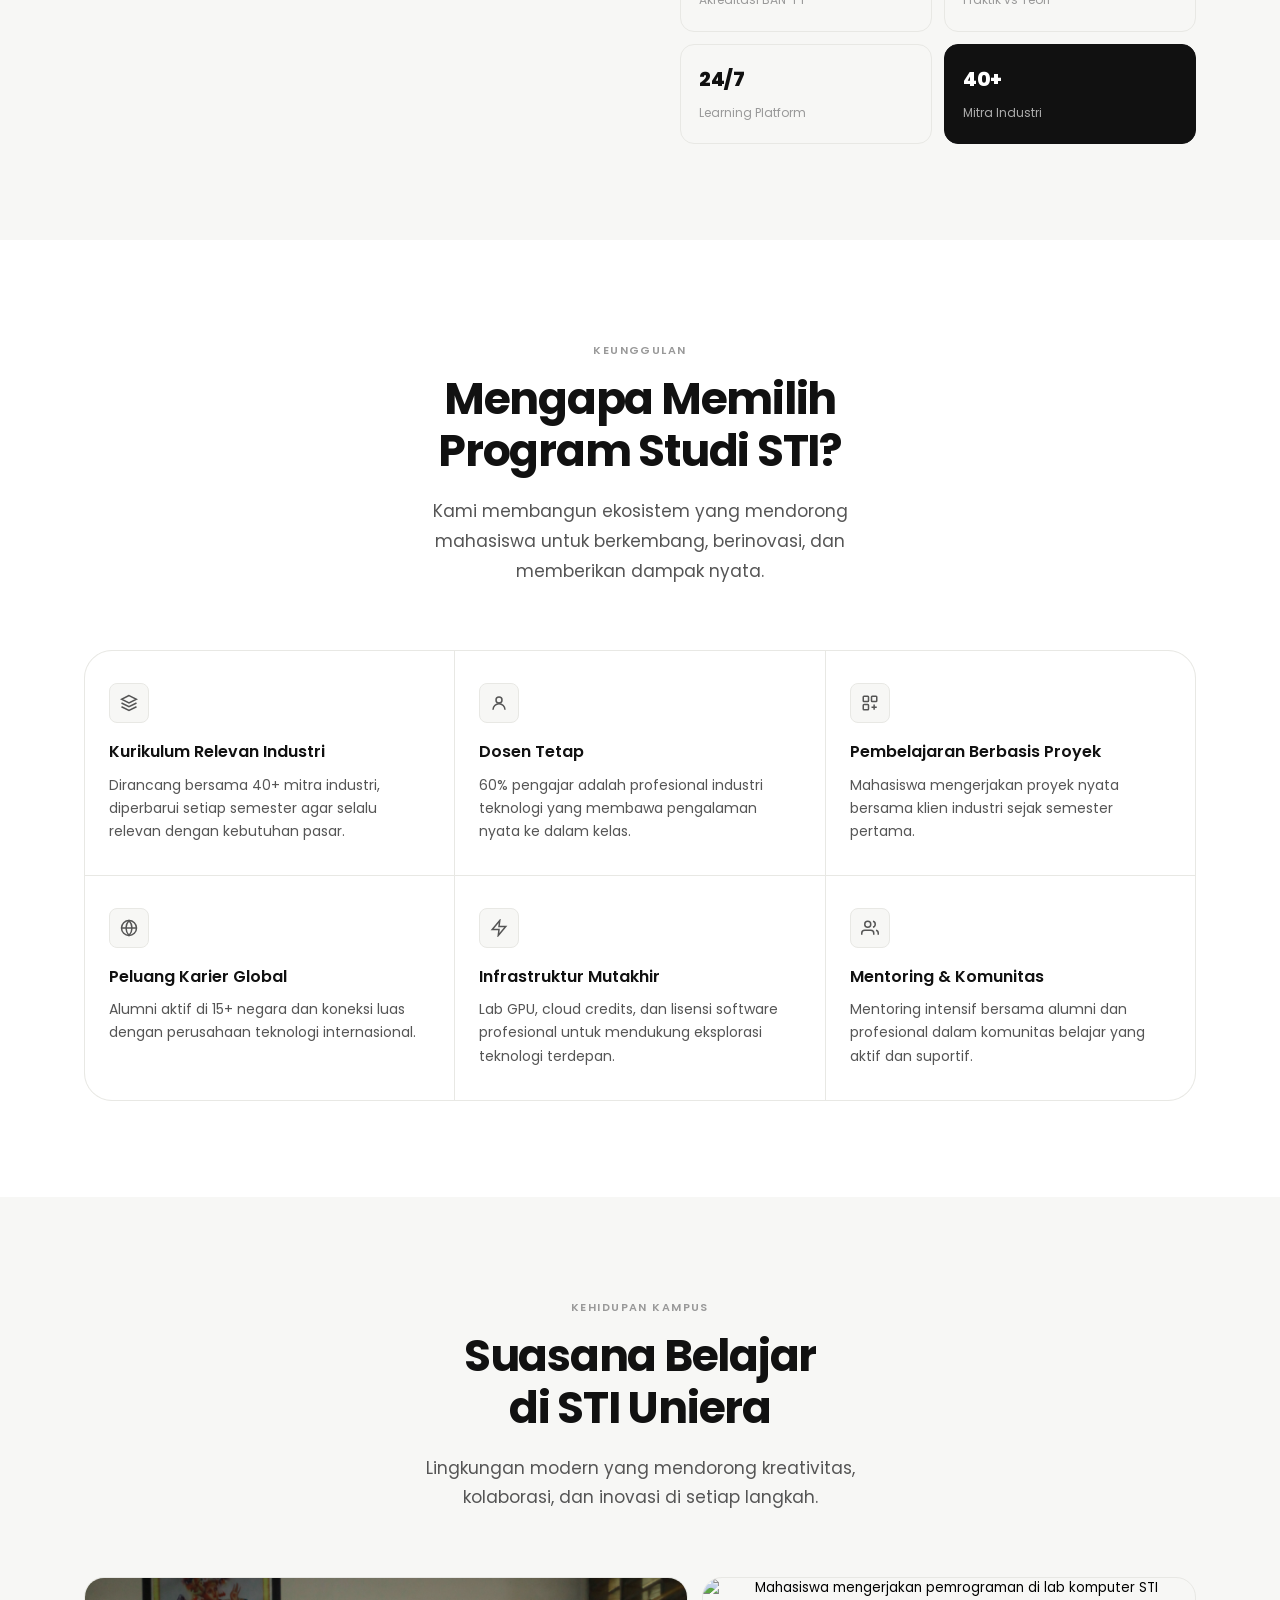
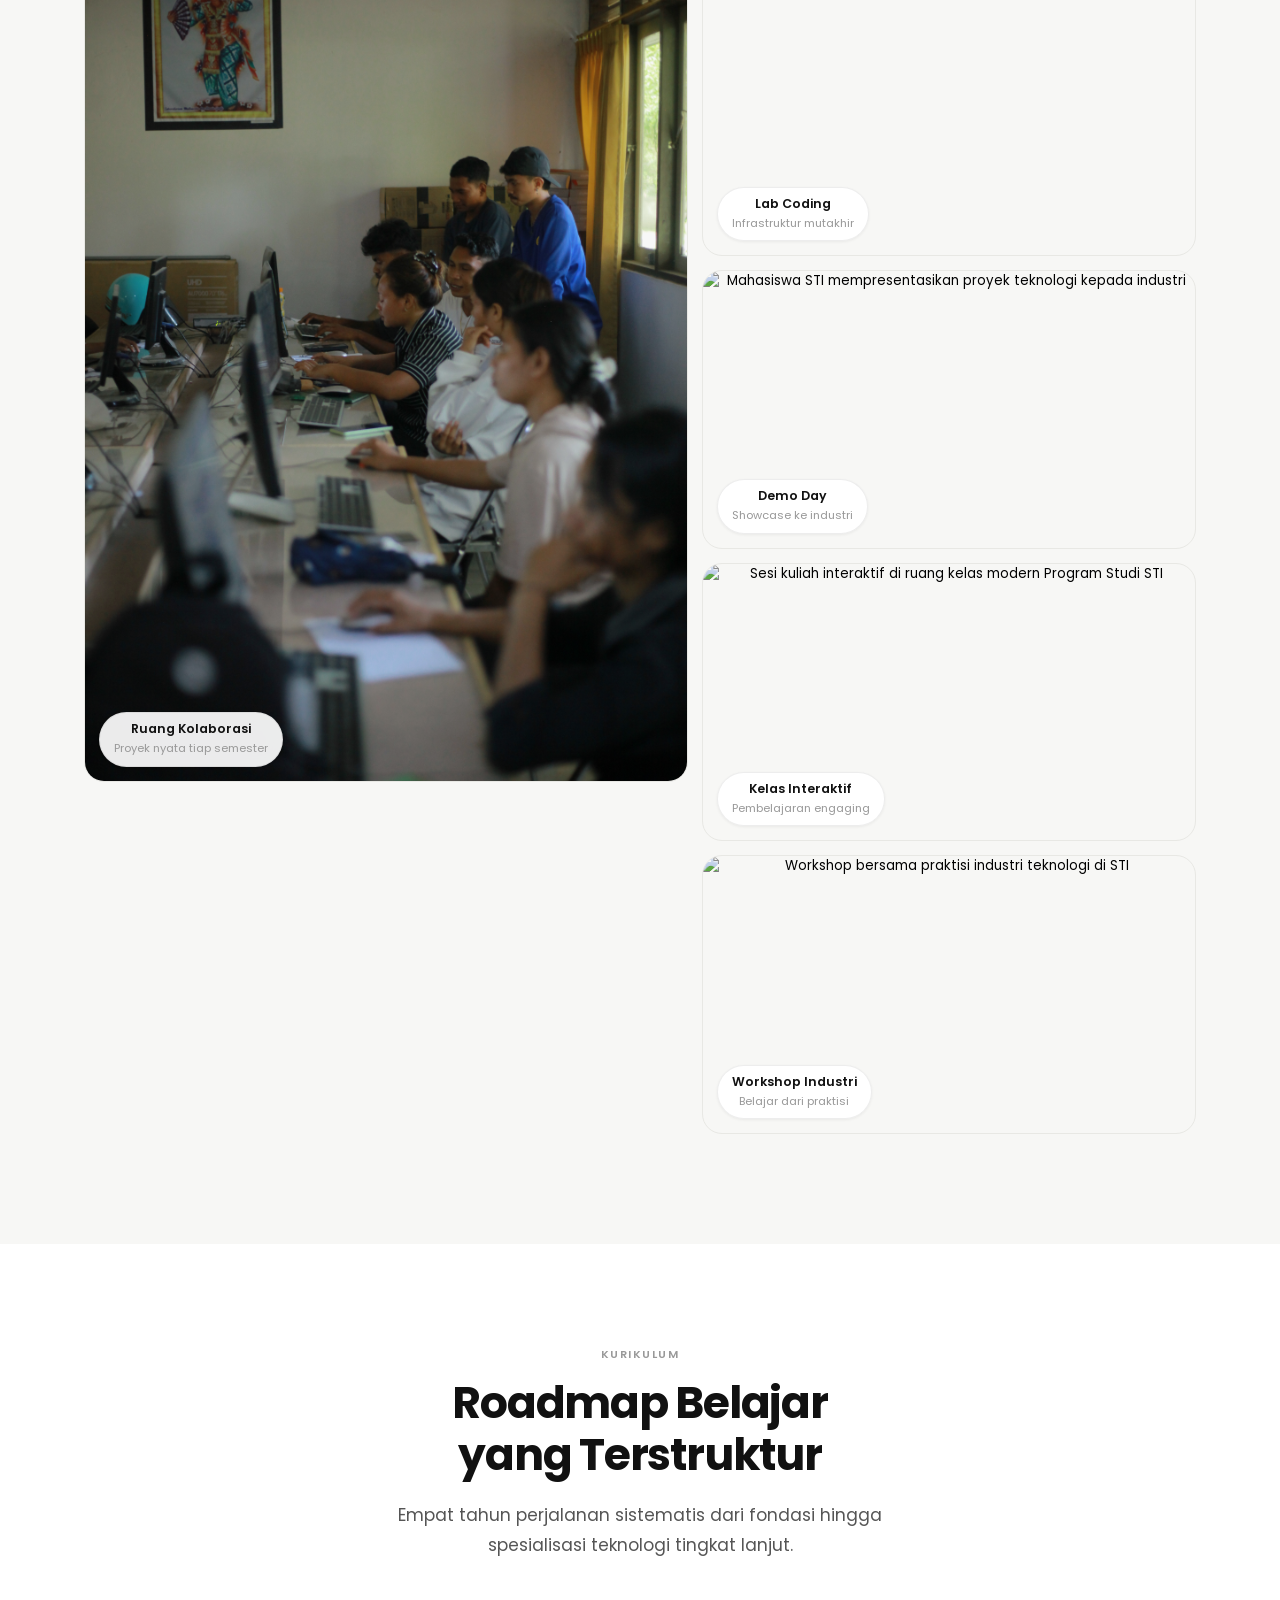
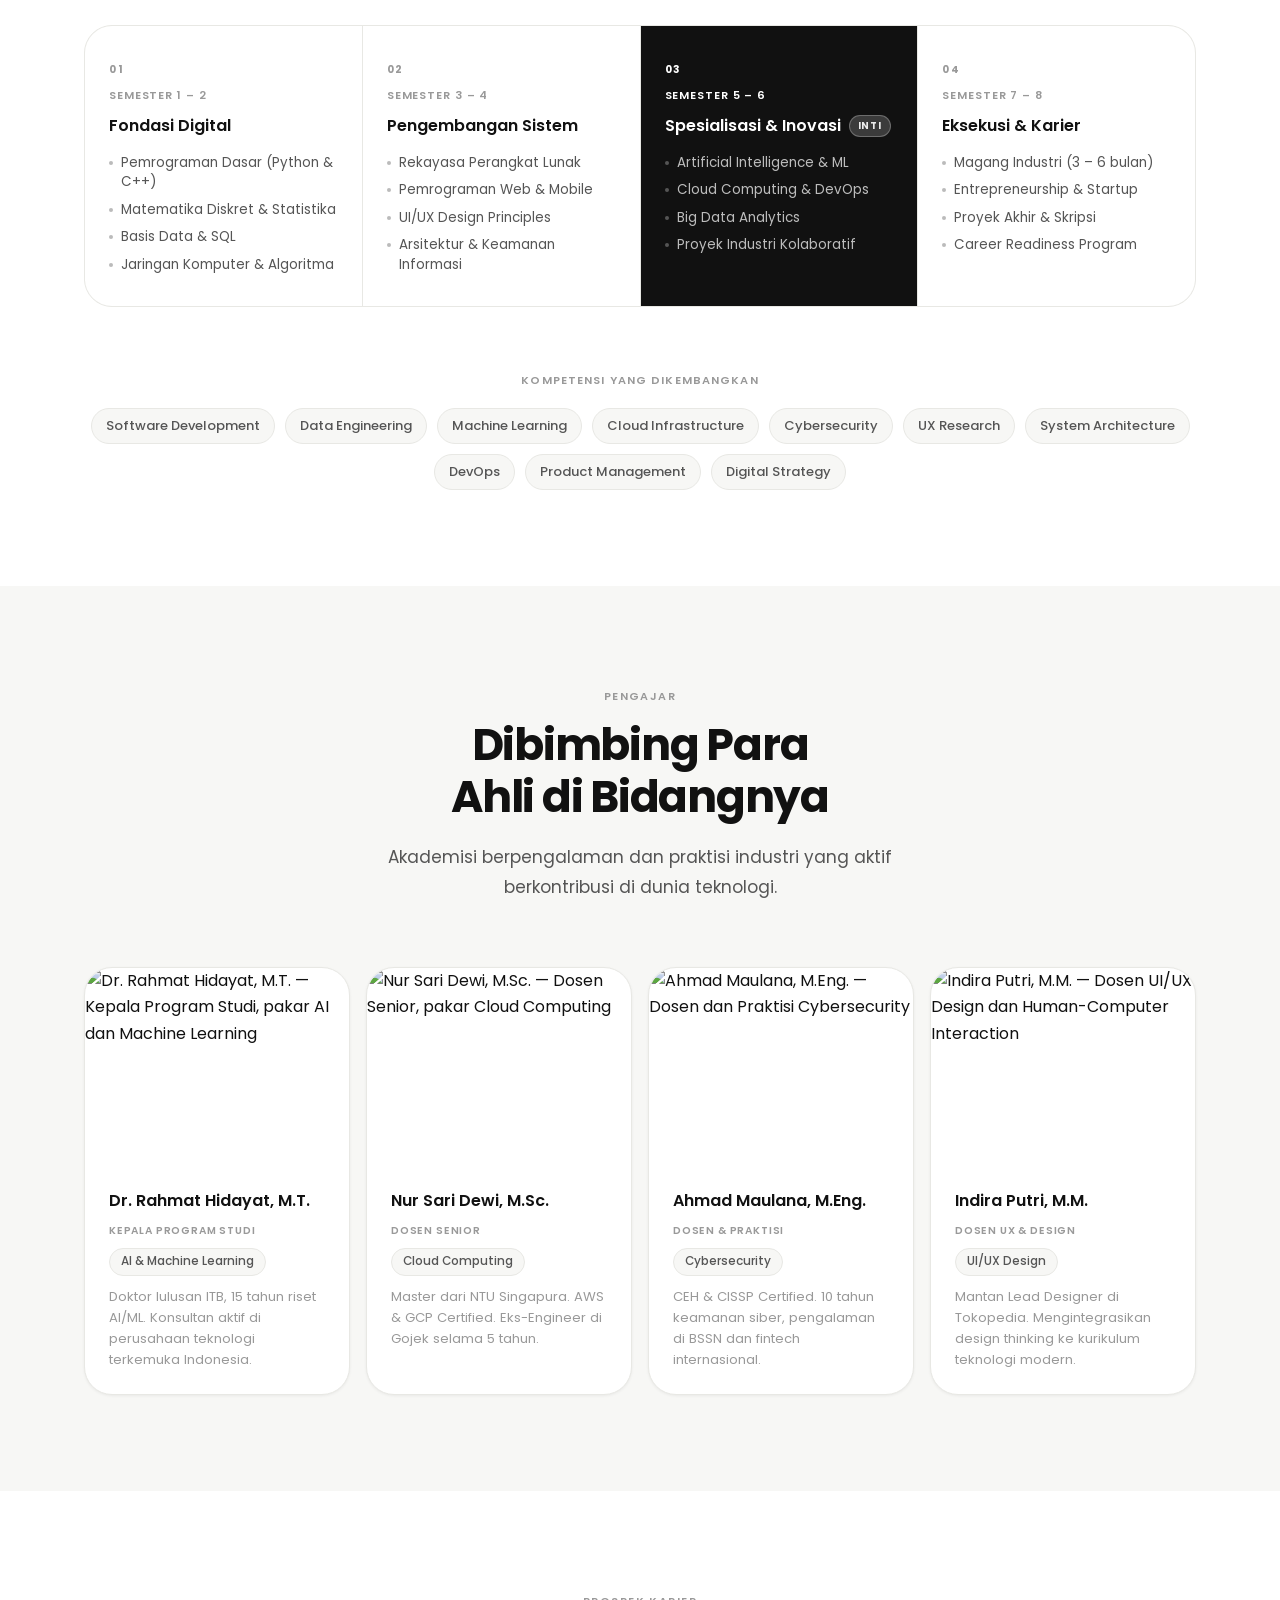
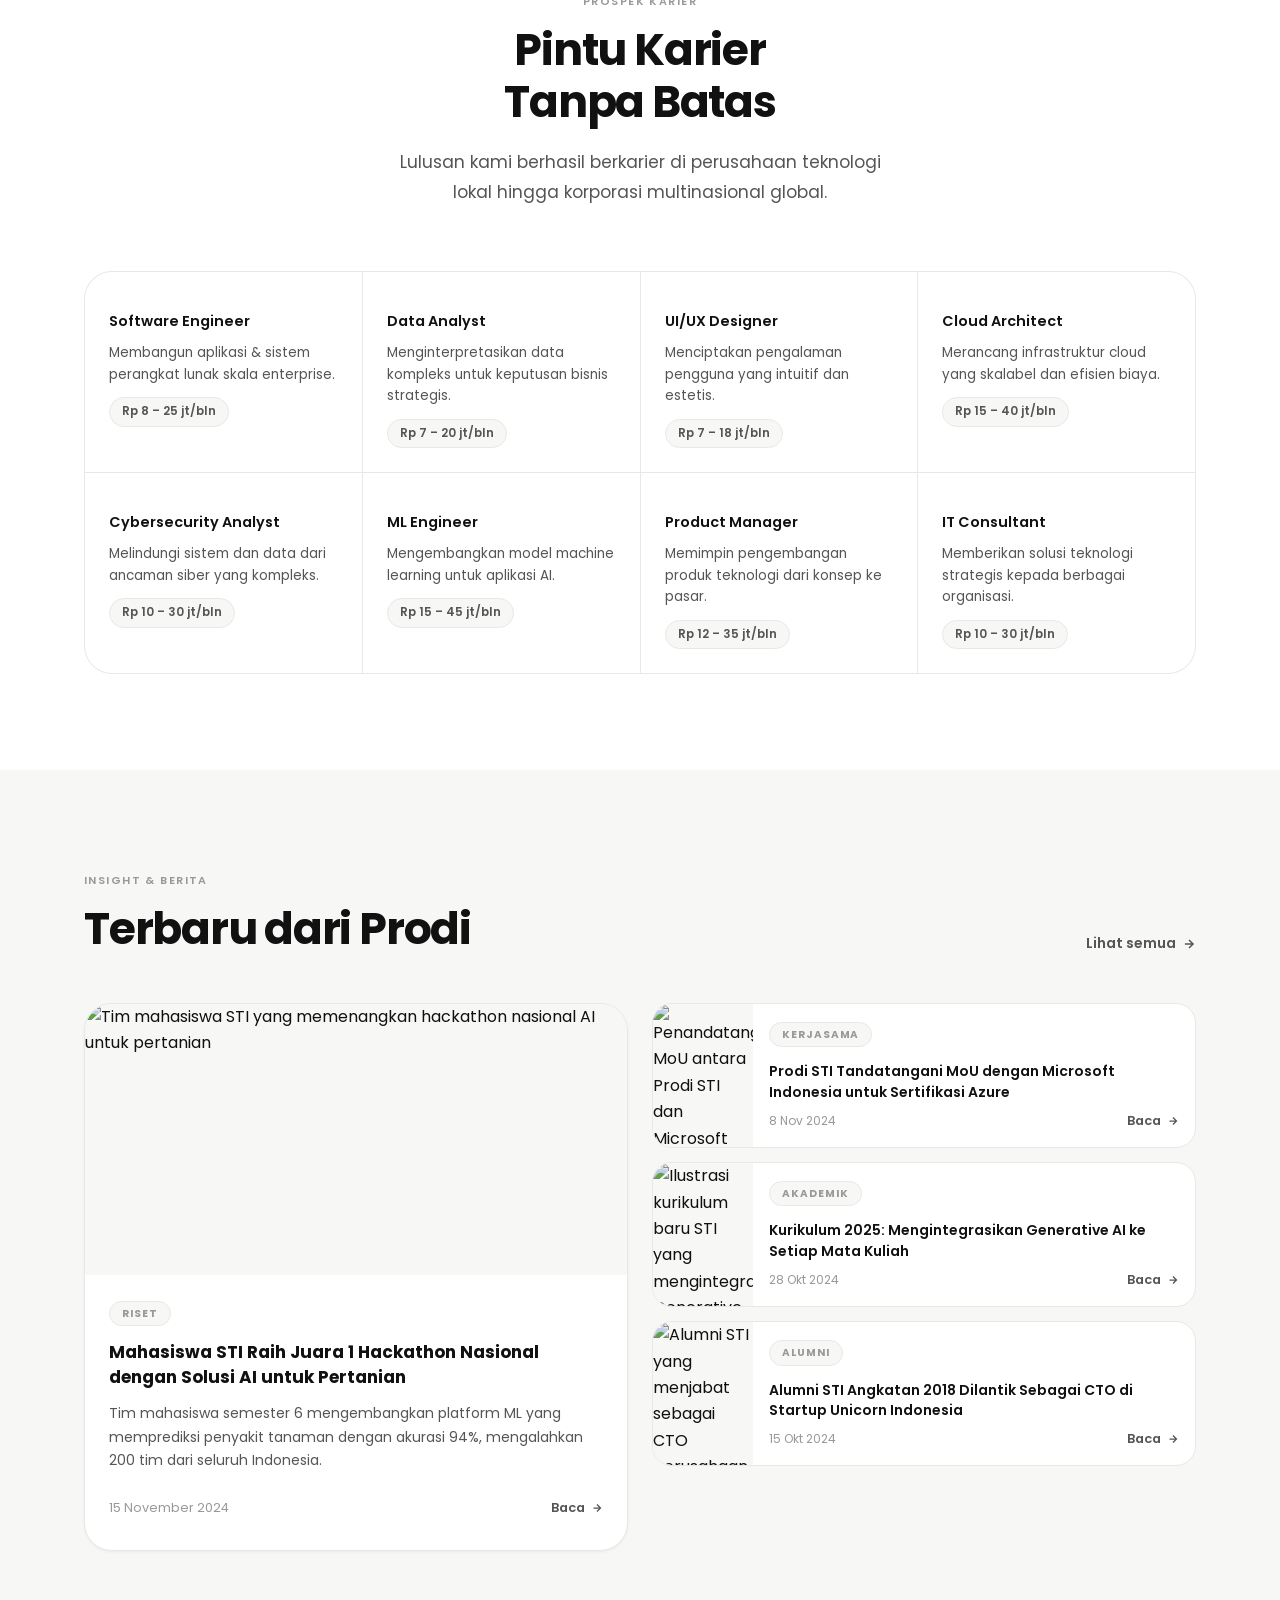
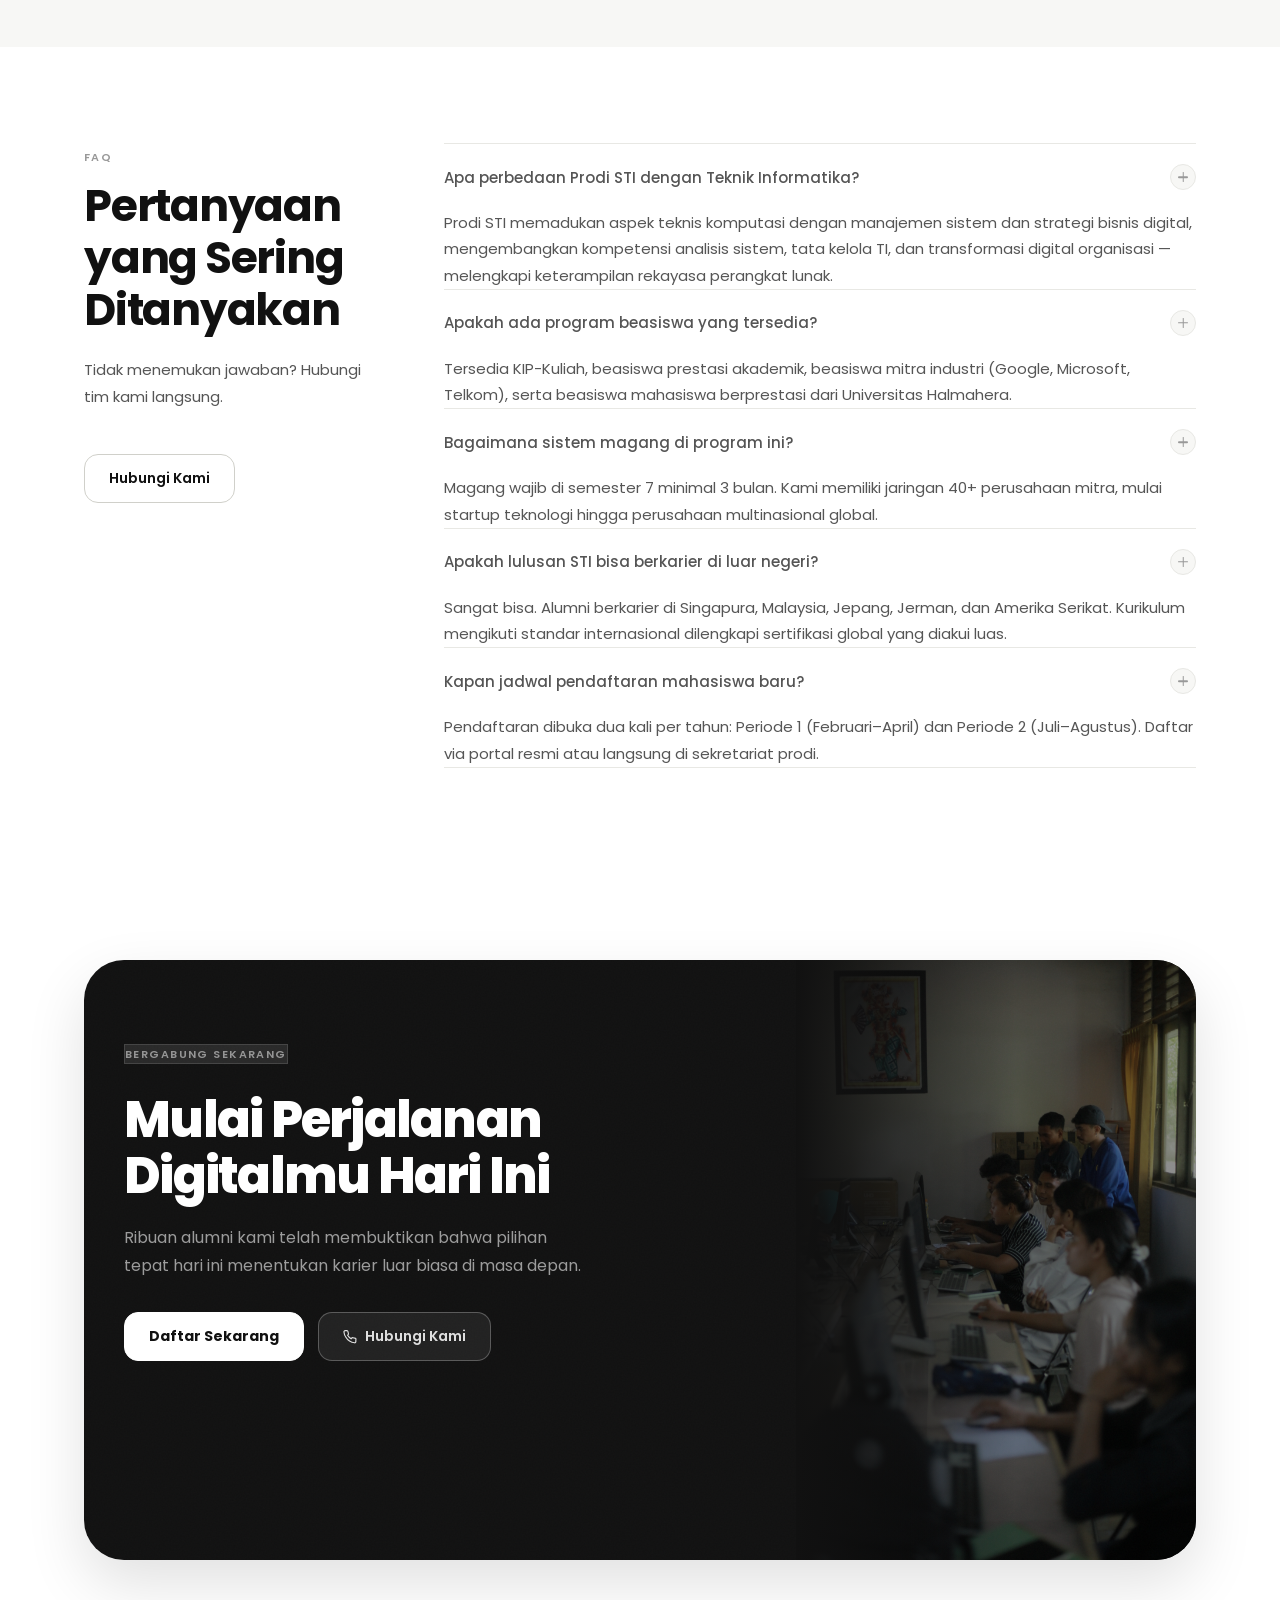
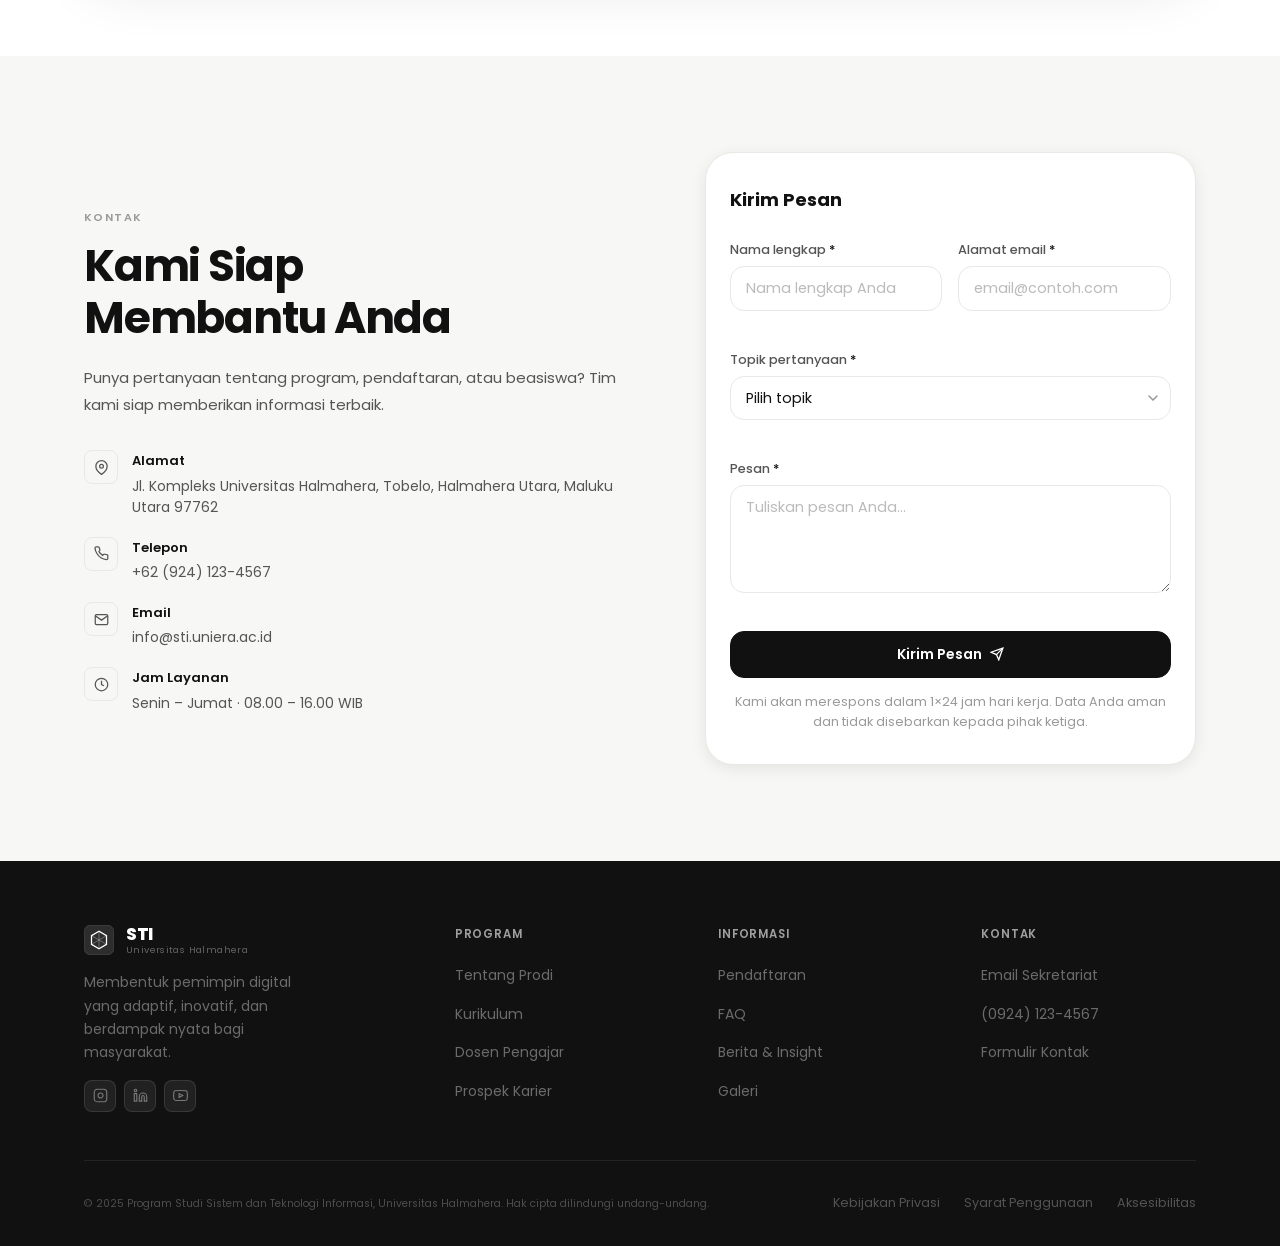
==== commit 3eaeb31f: "welcome sti" ====
--- a/index.html
+++ b/index.html
@@ -195,7 +195,7 @@
           </div>
 
           <h1 class="hero-h1 f f1" id="hero-heading">
-            Bentuk Karier<br>
+            Welcome<br>
             Teknologi<br>
             <em>Impianmu.</em>
           </h1>
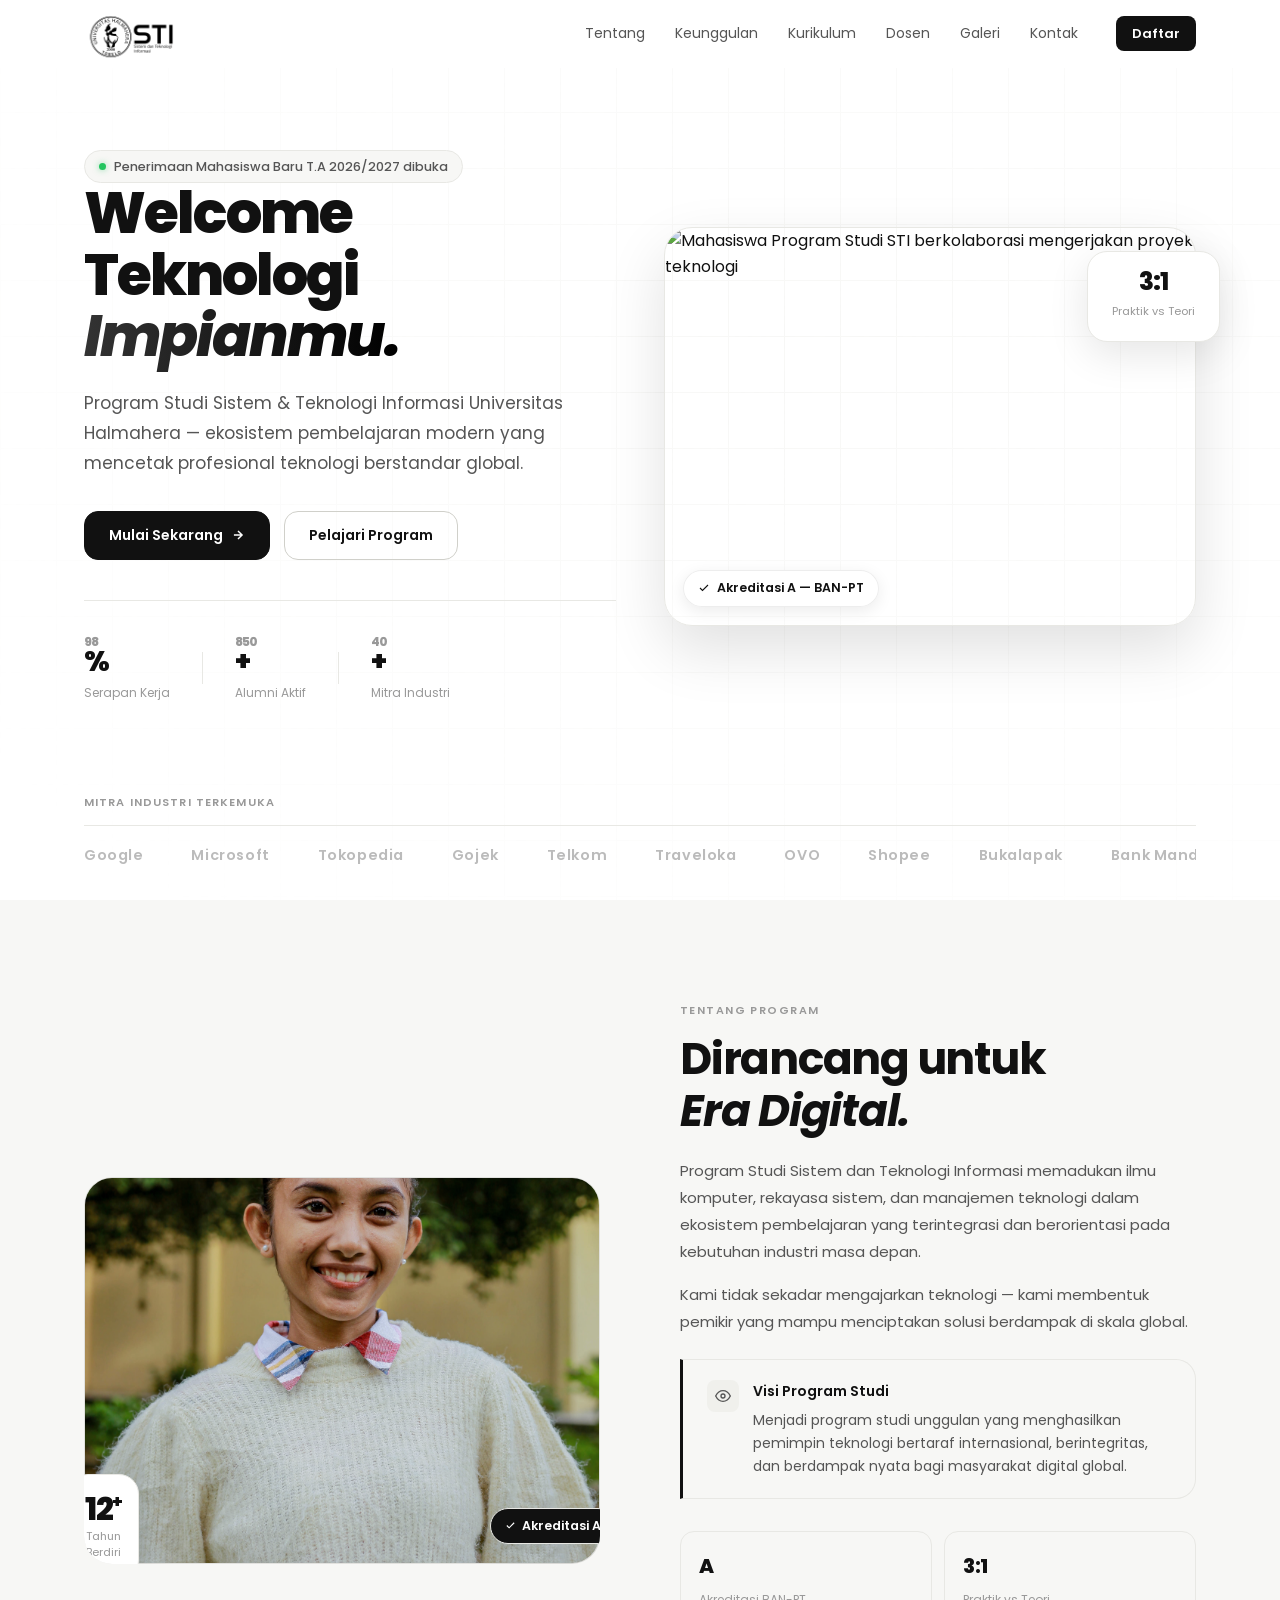
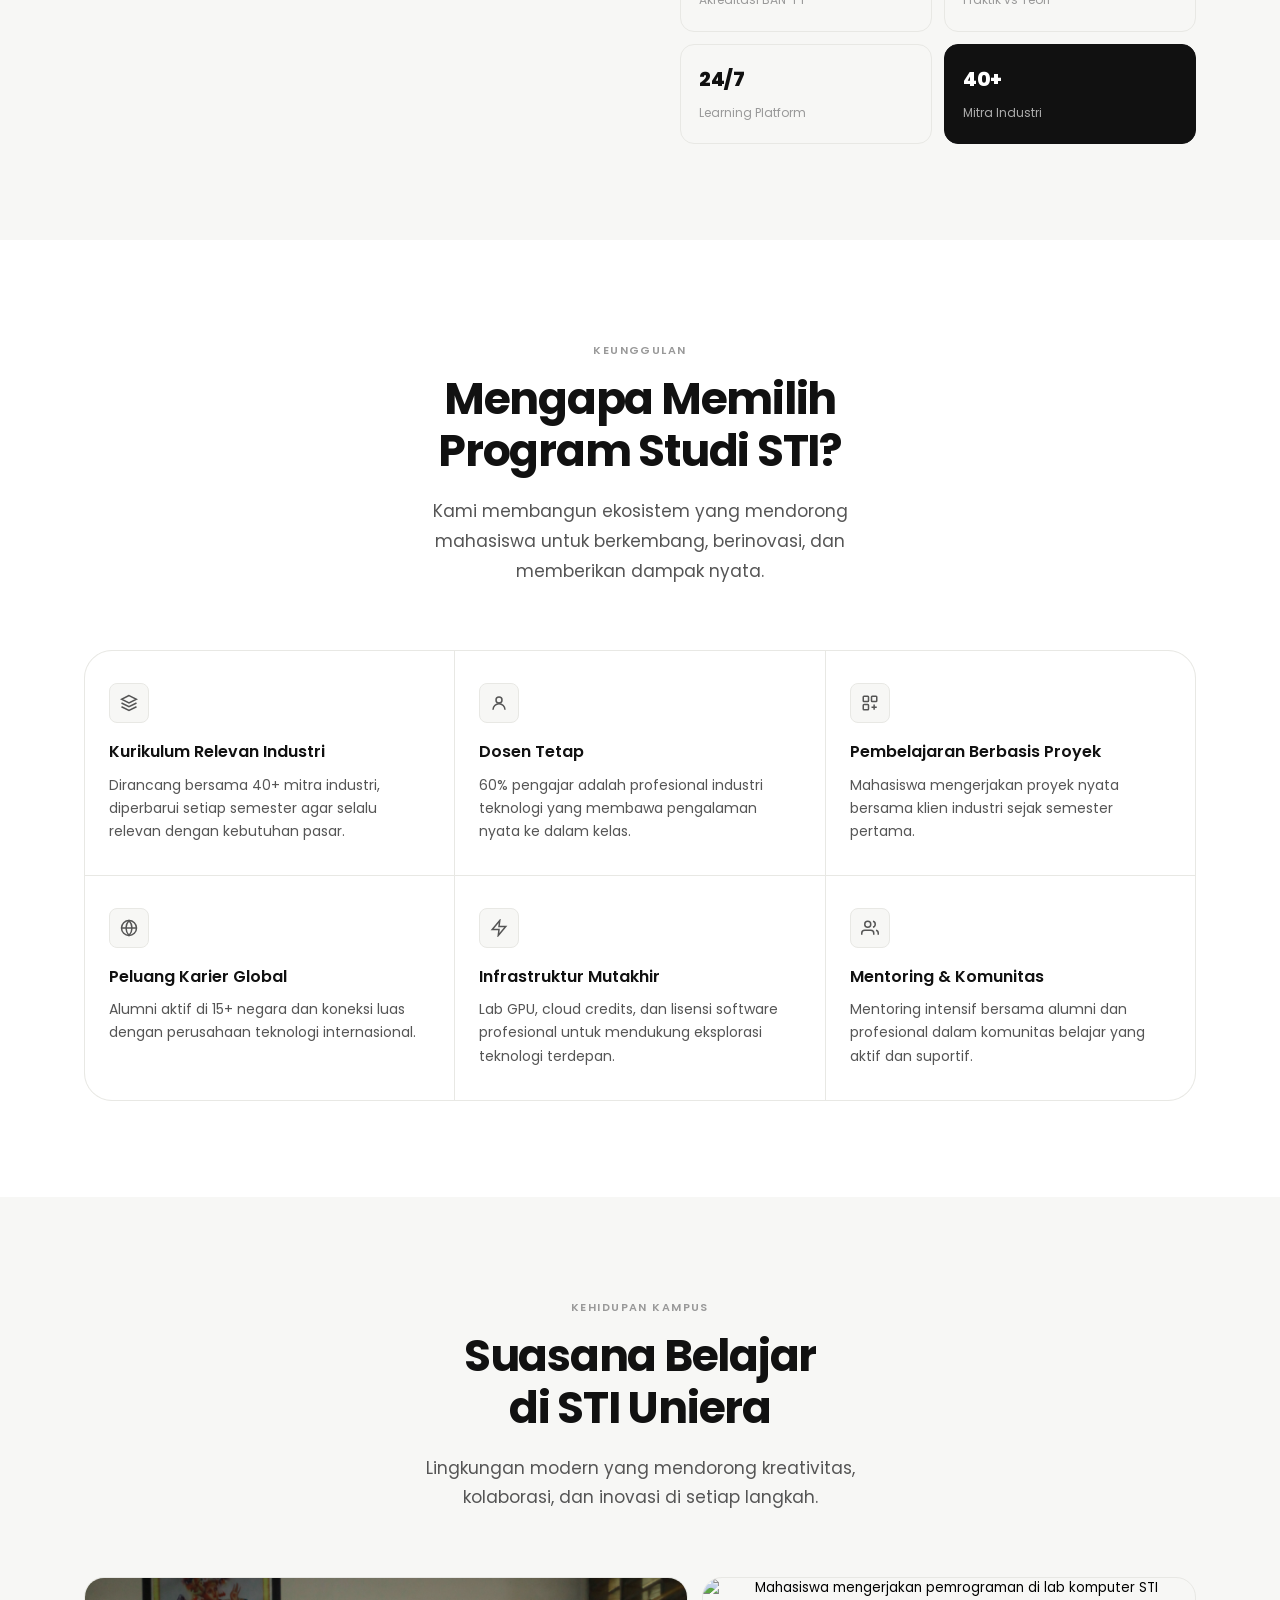
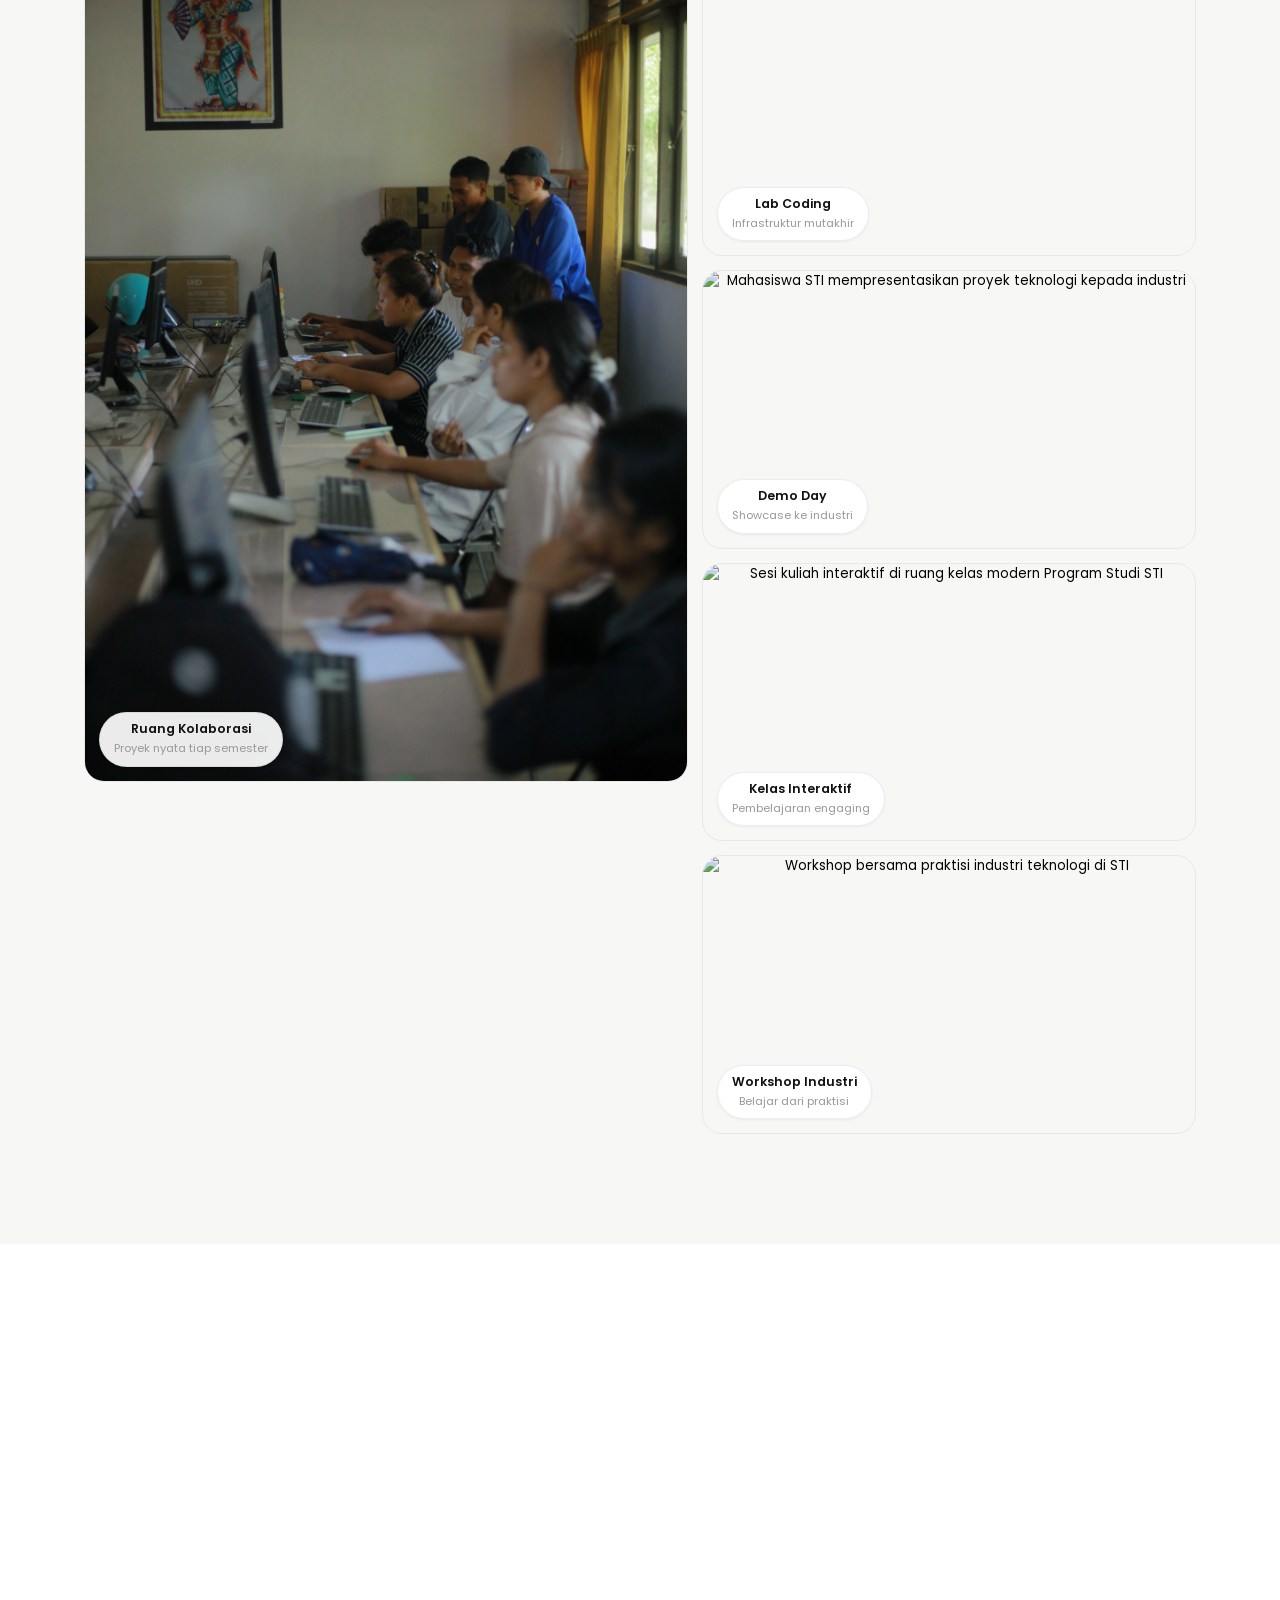
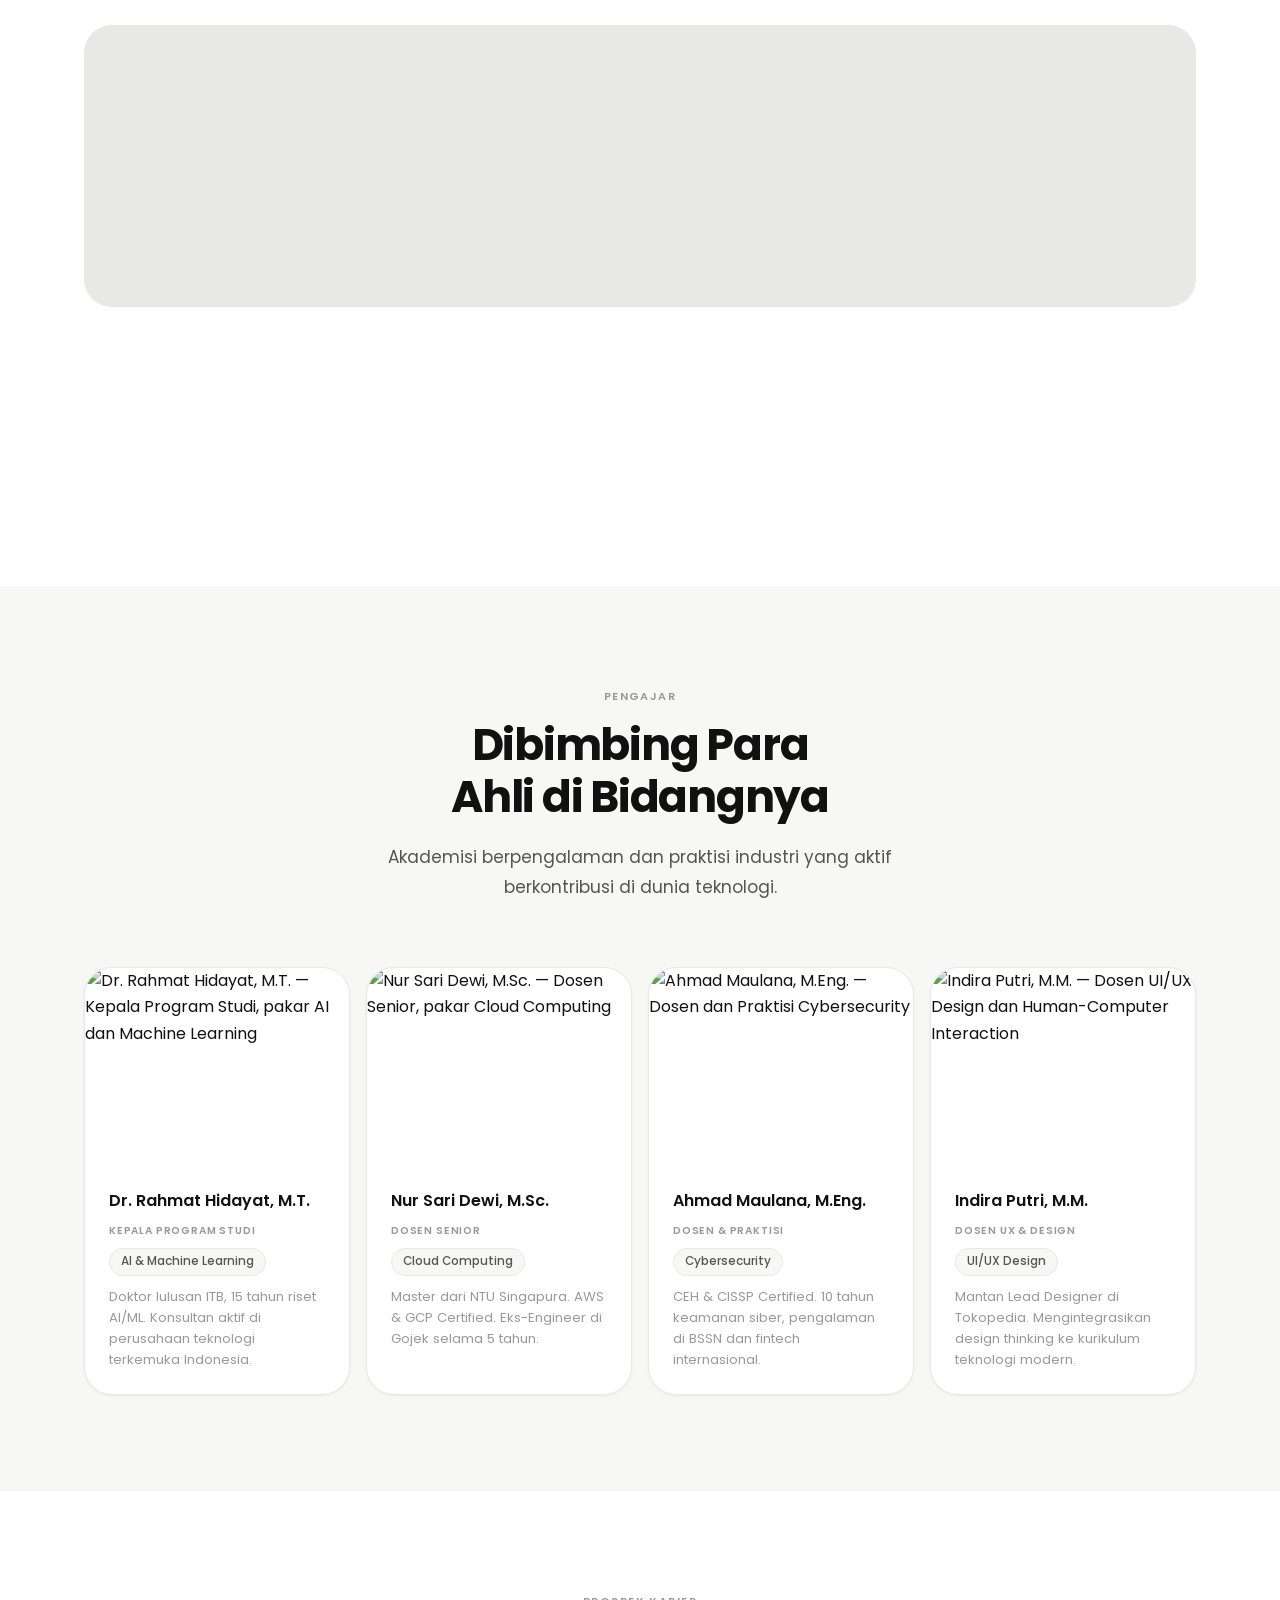
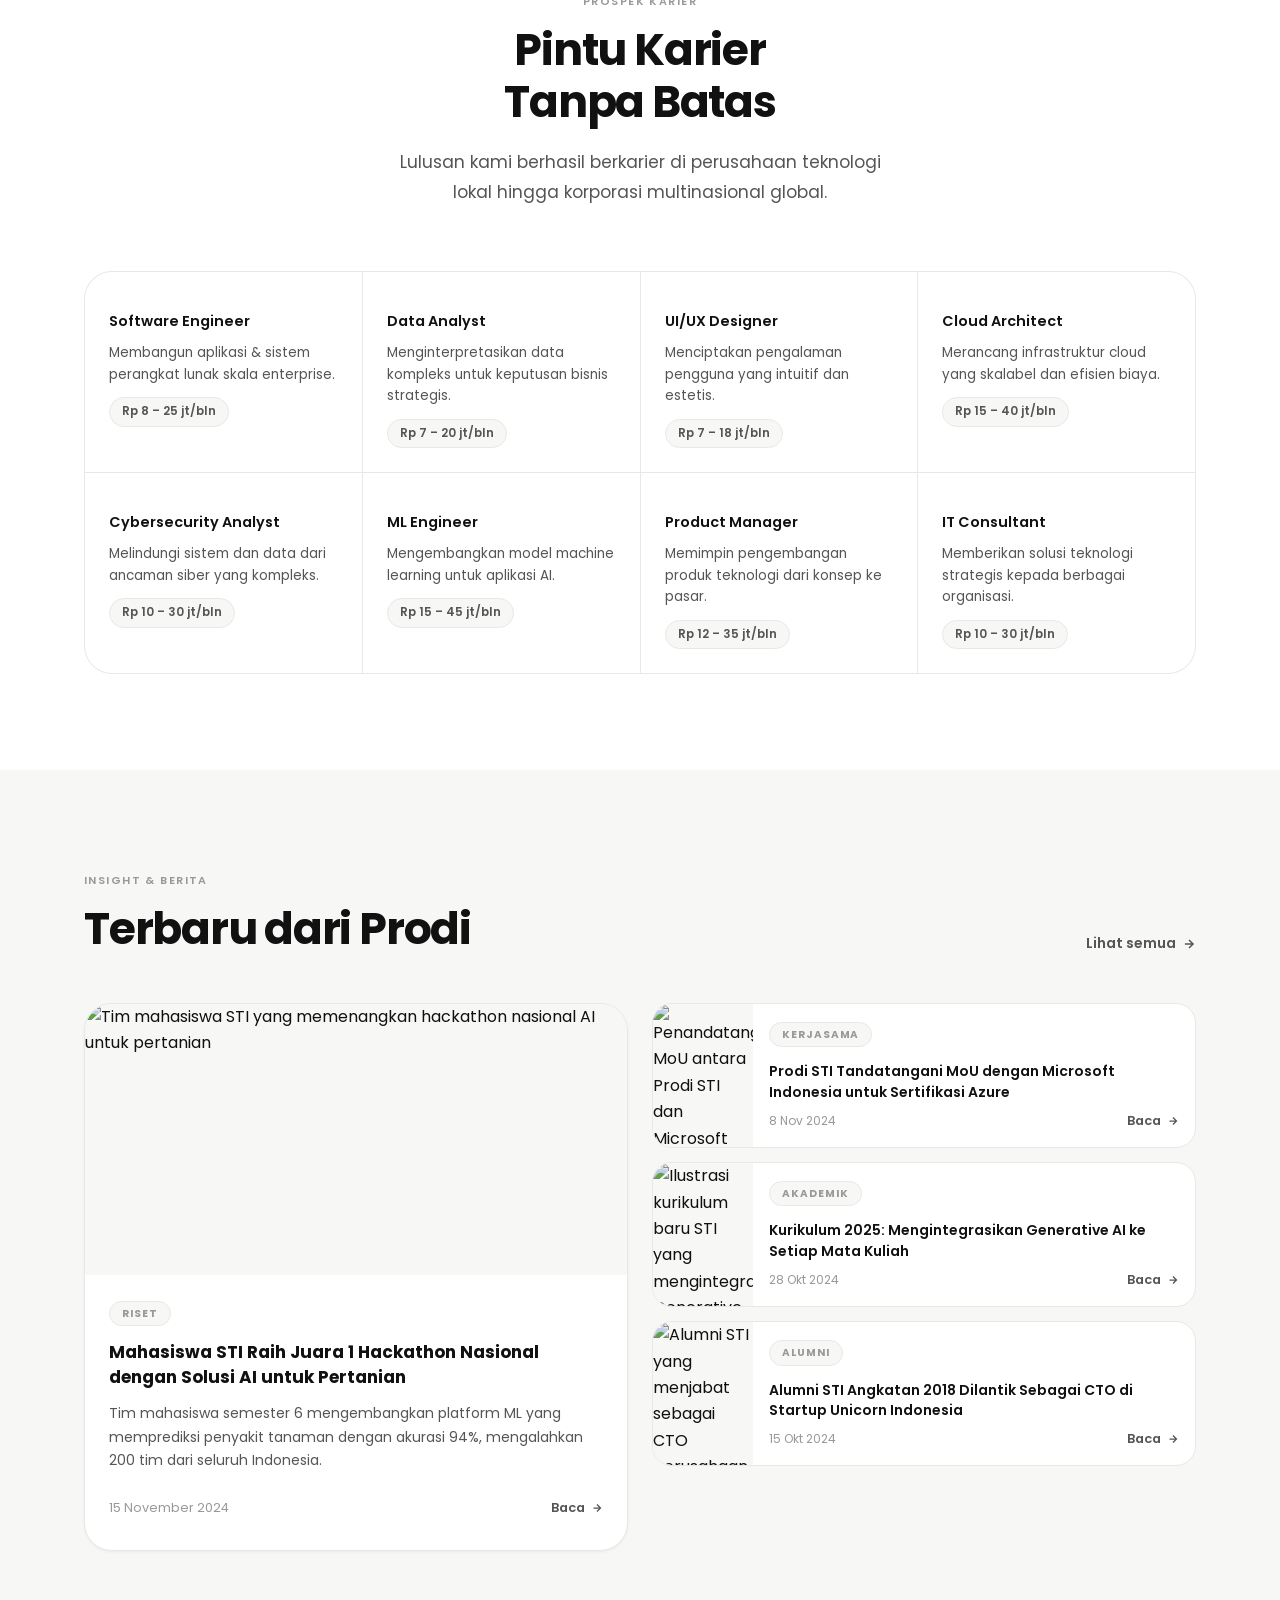
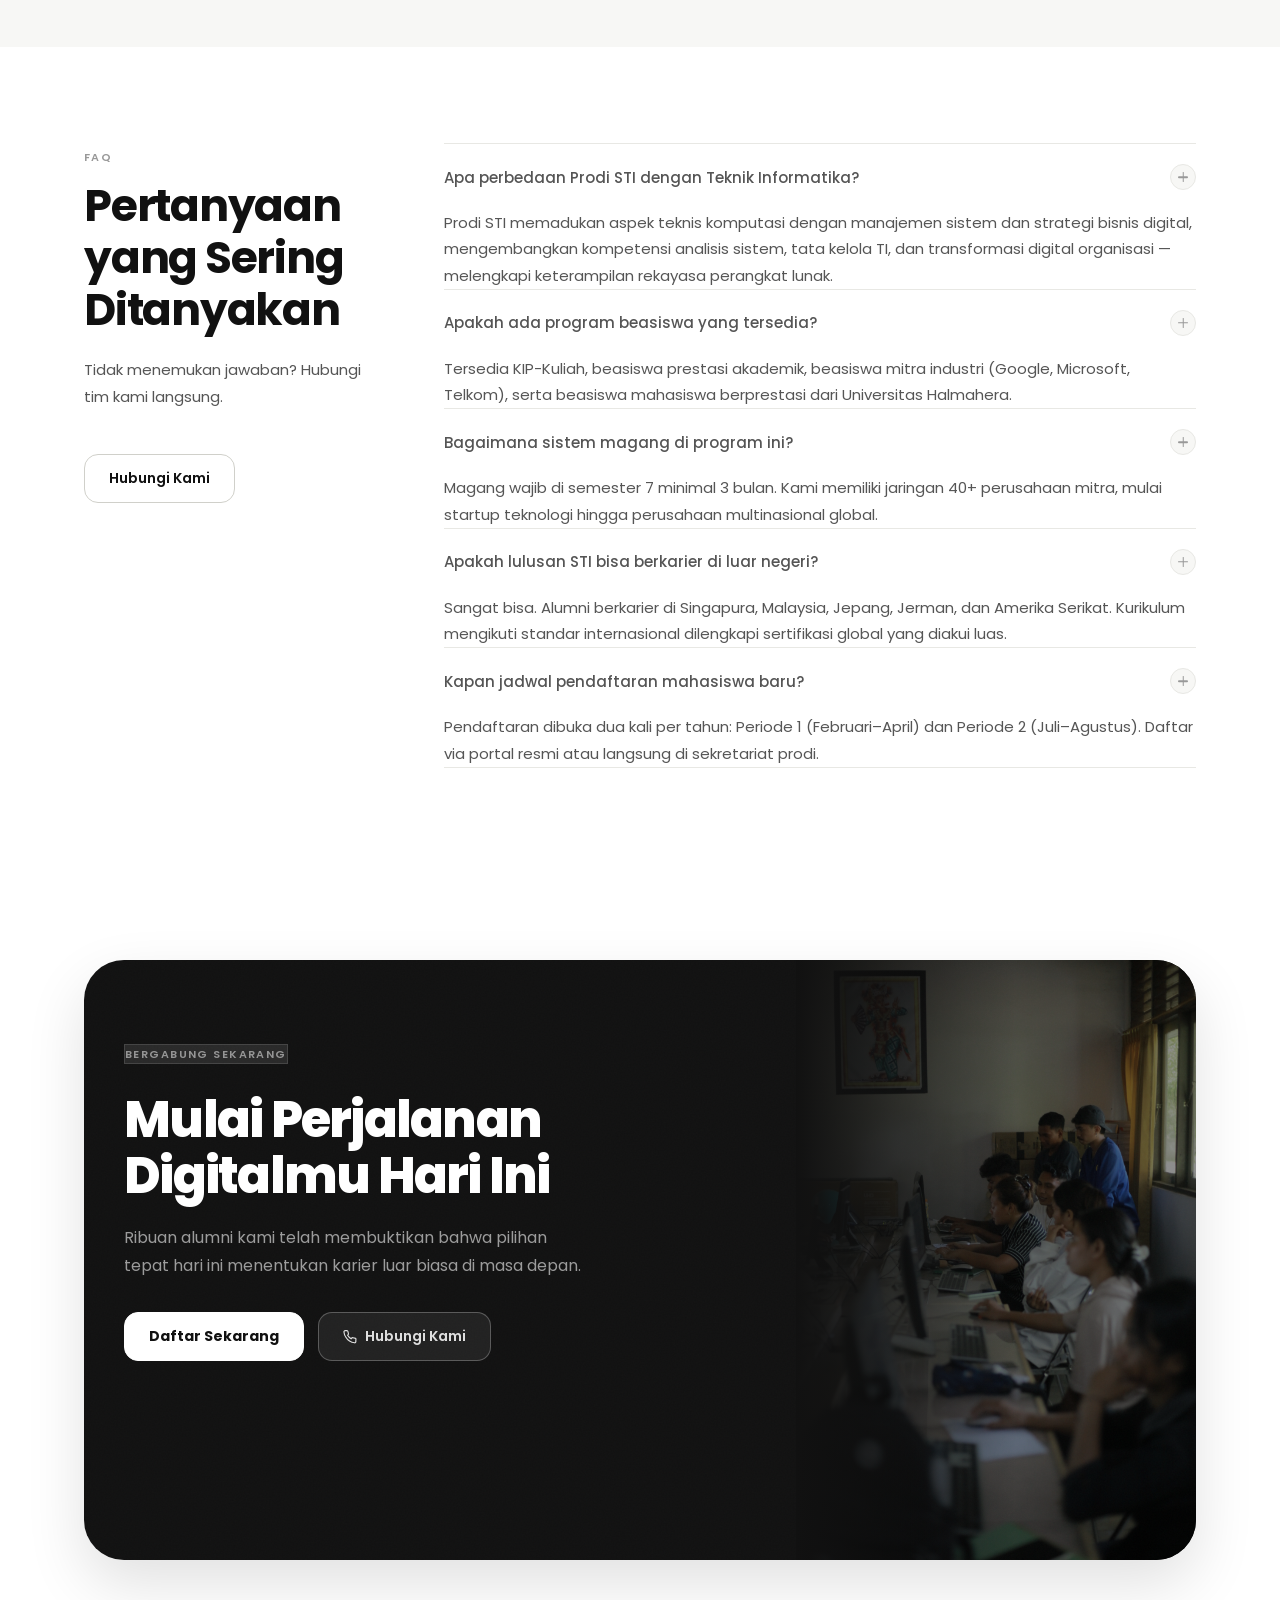
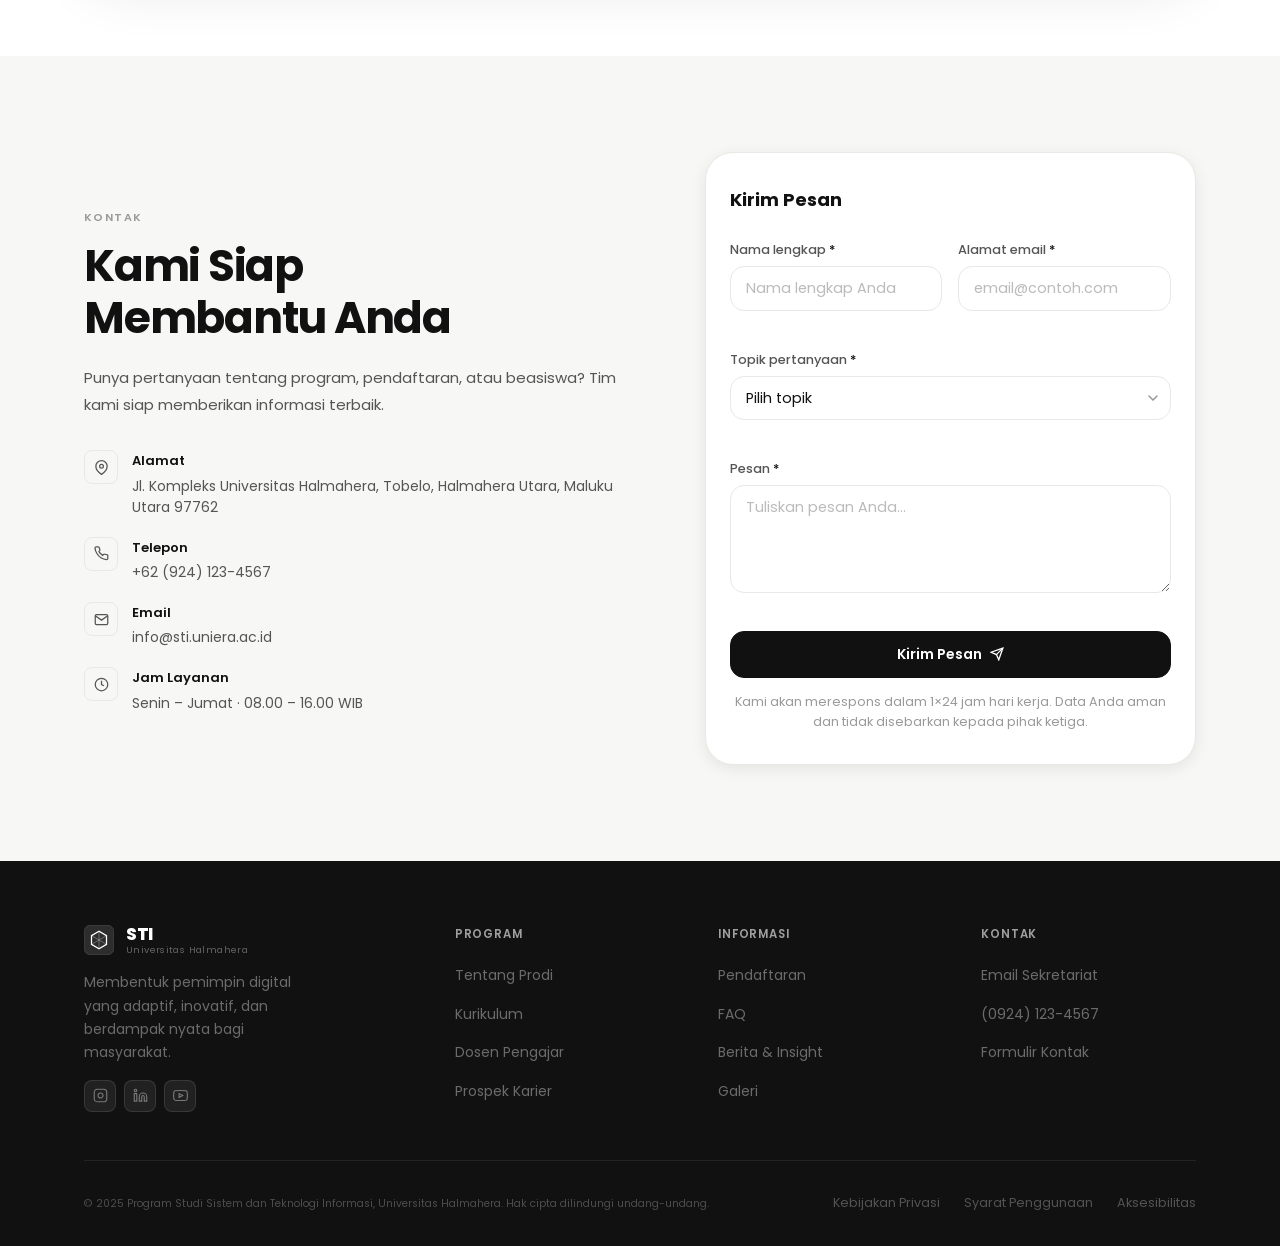
==== commit ab4264ea: "perubhan foto" ====
--- a/index.html
+++ b/index.html
@@ -240,7 +240,7 @@
         <!-- RIGHT: image -->
         <div class="hero-media f f2" aria-hidden="true">
           <div class="hero-frame">
-            <img src="mahasiswa uniera.jpg" alt="Mahasiswa Program Studi STI berkolaborasi mengerjakan proyek teknologi"
+            <img src="fotomahasiswa.JPG" alt="Mahasiswa Program Studi STI berkolaborasi mengerjakan proyek teknologi"
               width="800" height="600" loading="eager" fetchpriority="high" decoding="async" />
             <div class="hero-overlay-badge">
               <svg width="12" height="12" viewBox="0 0 24 24" fill="none" stroke="currentColor" stroke-width="2.2"
